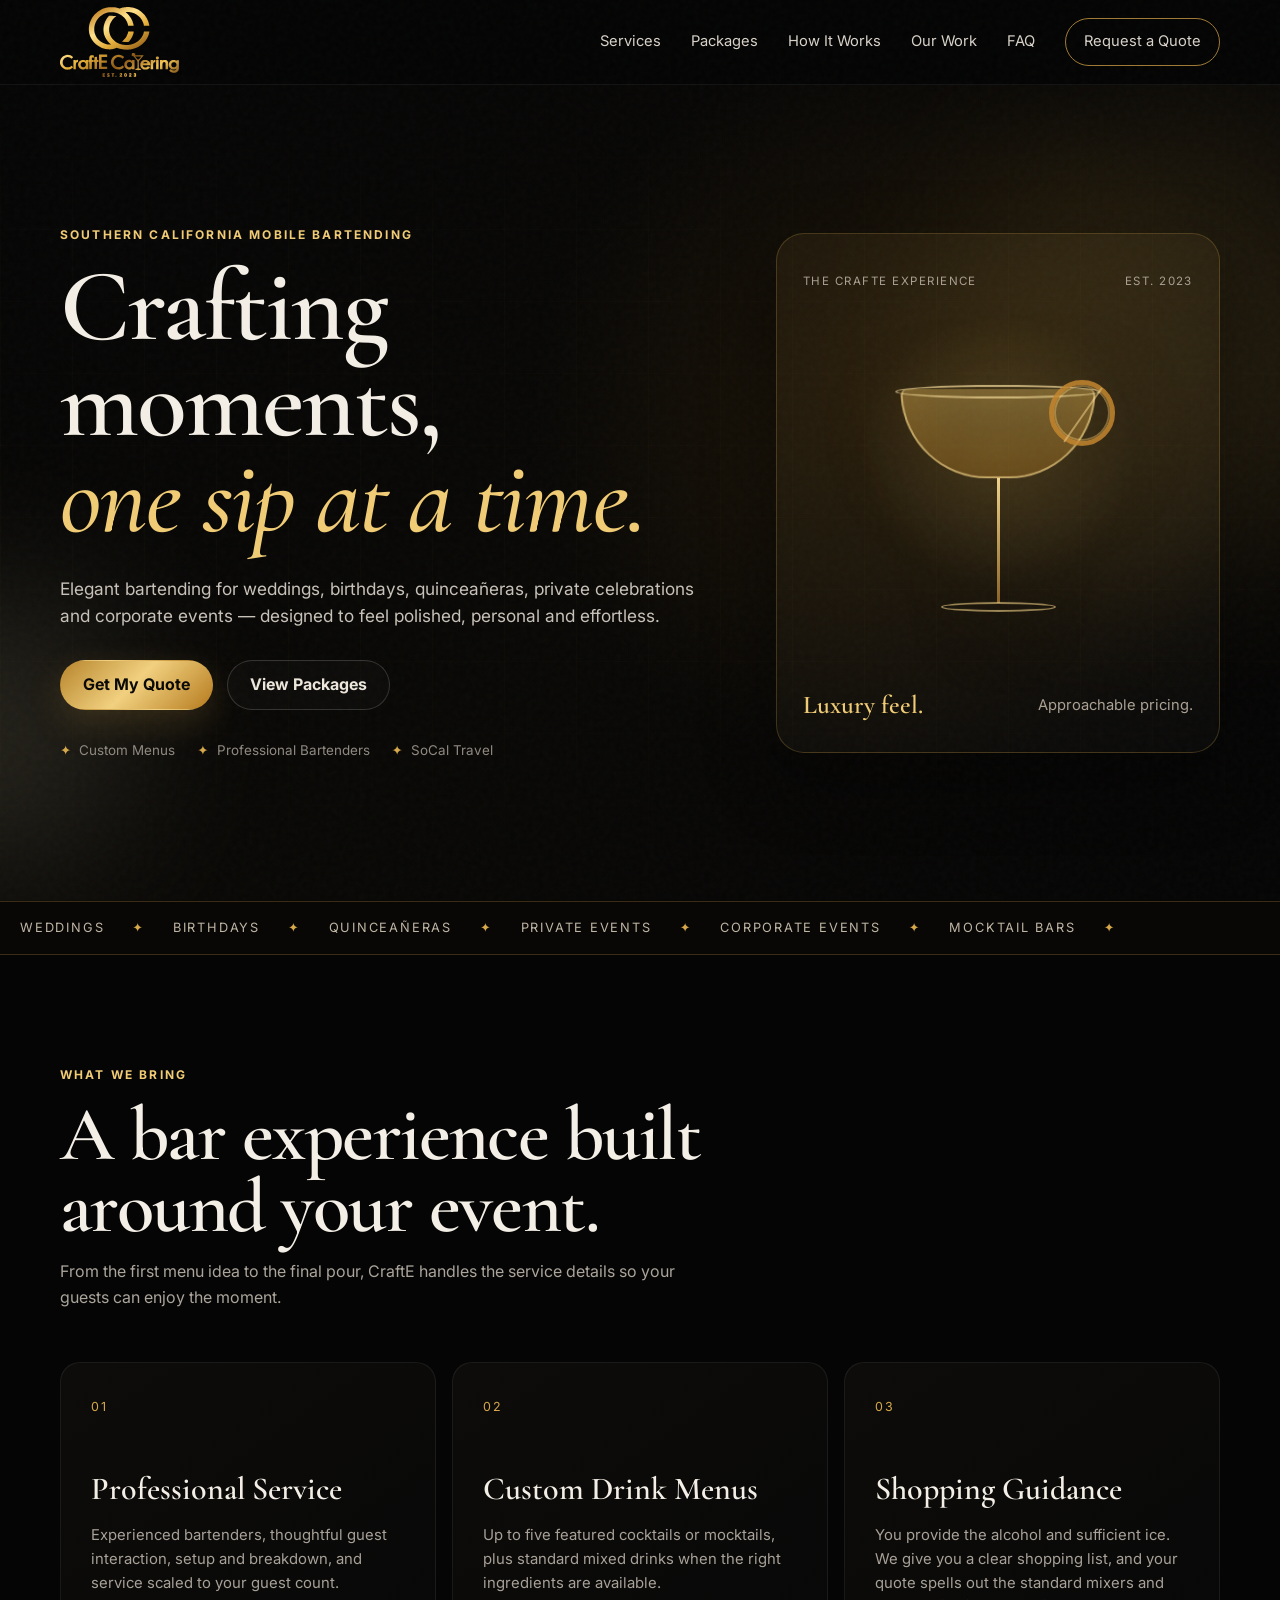
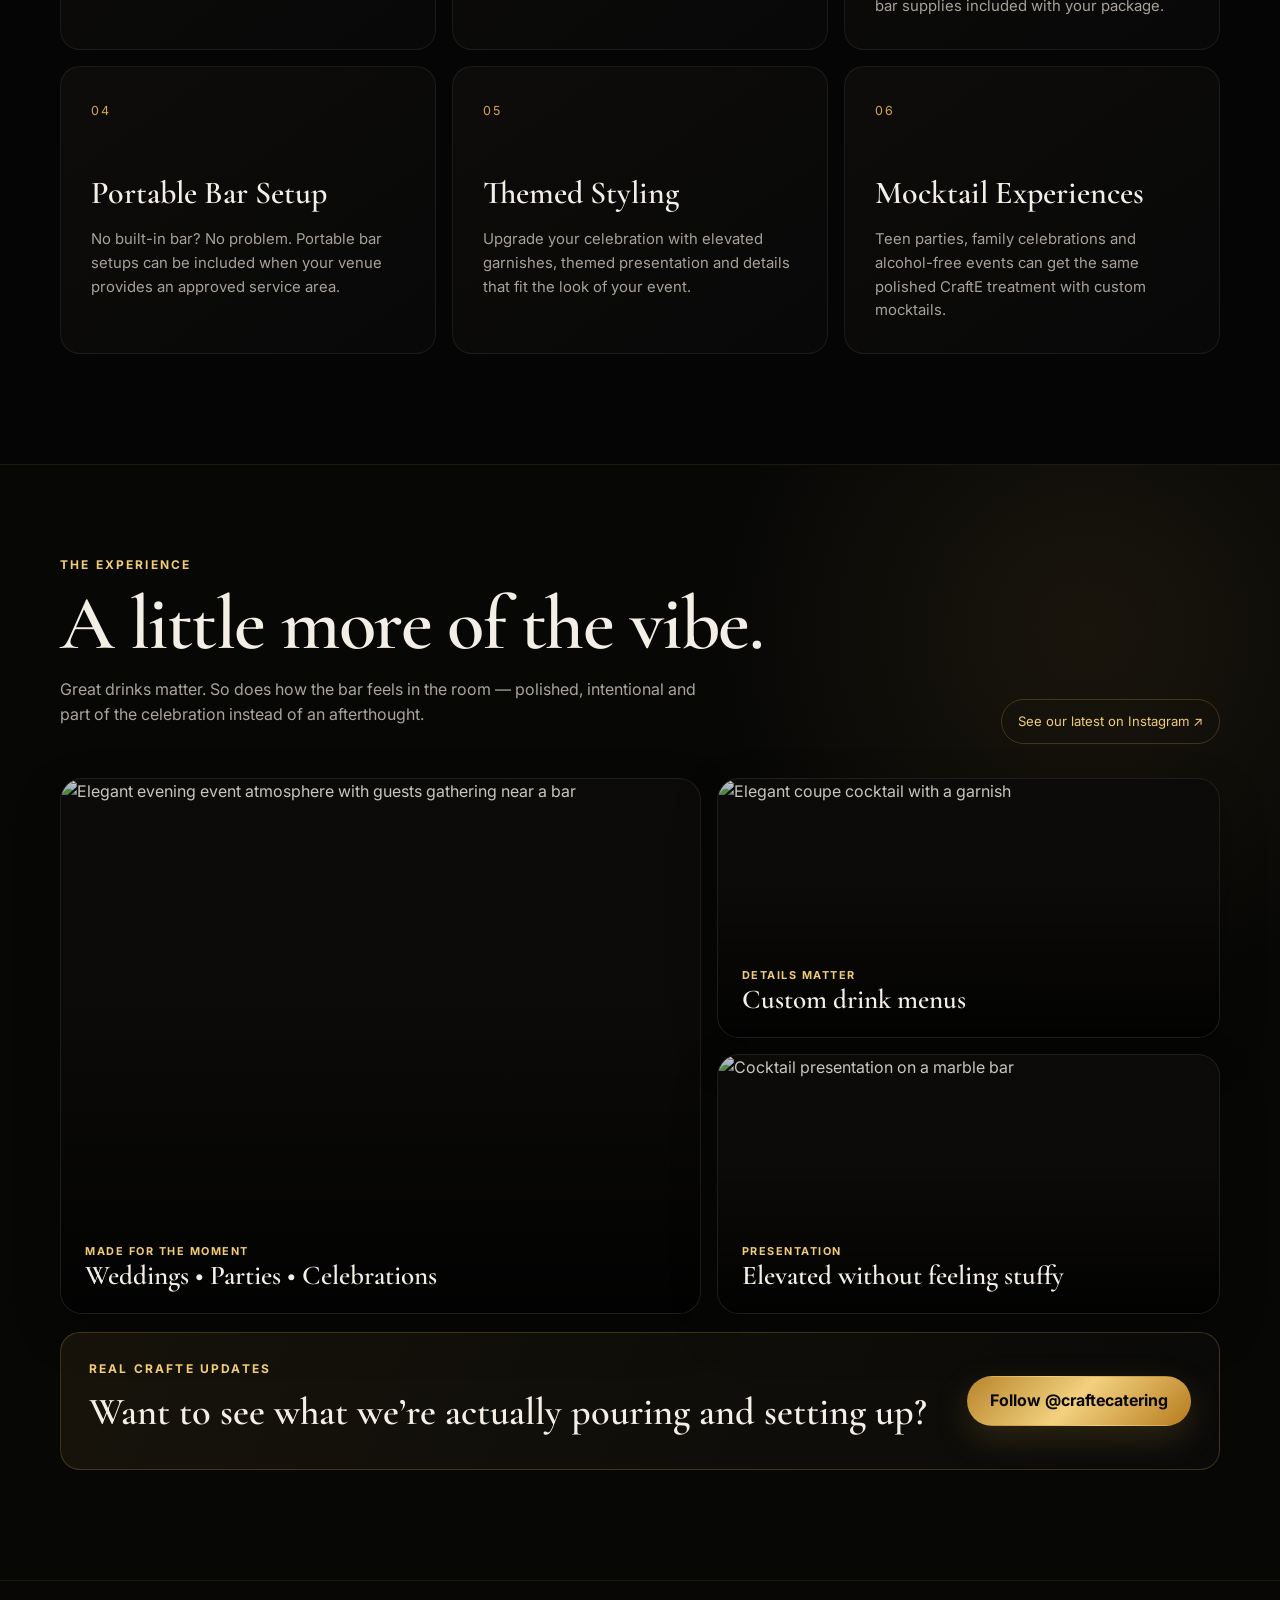
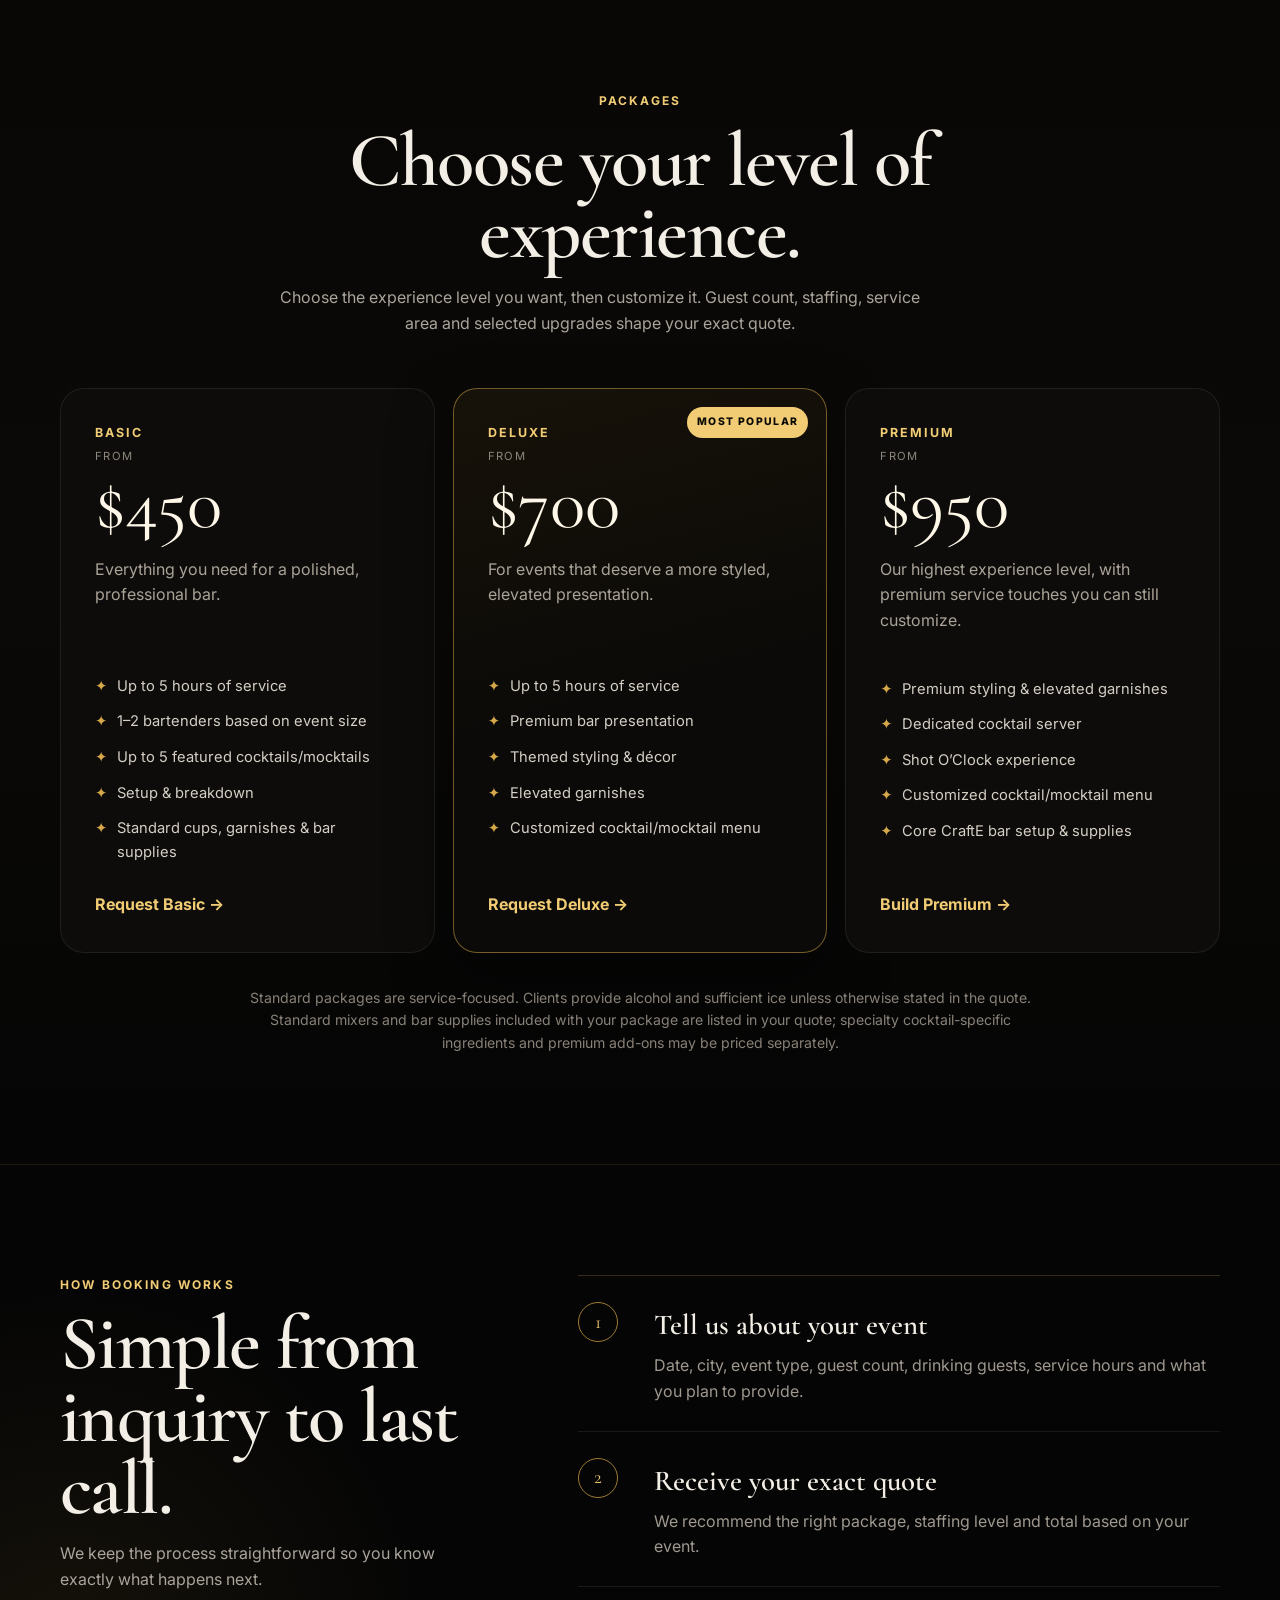
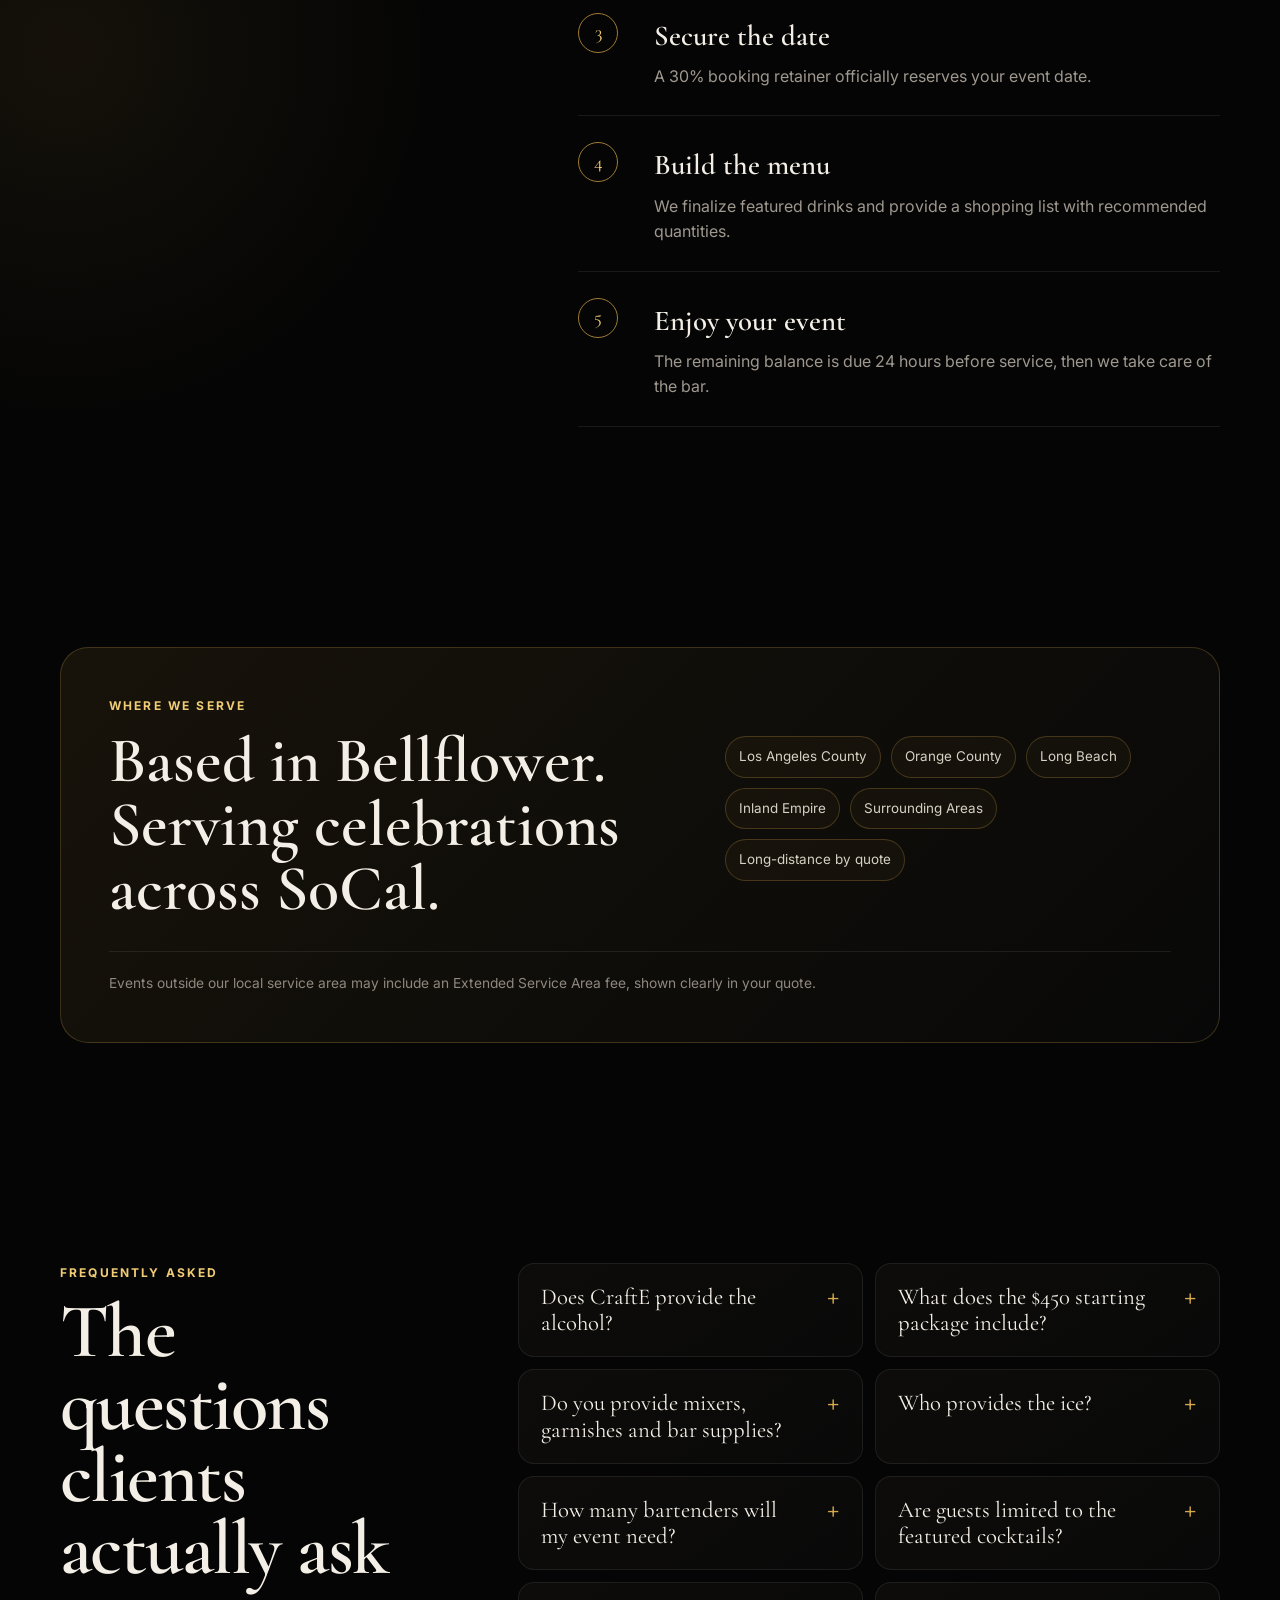
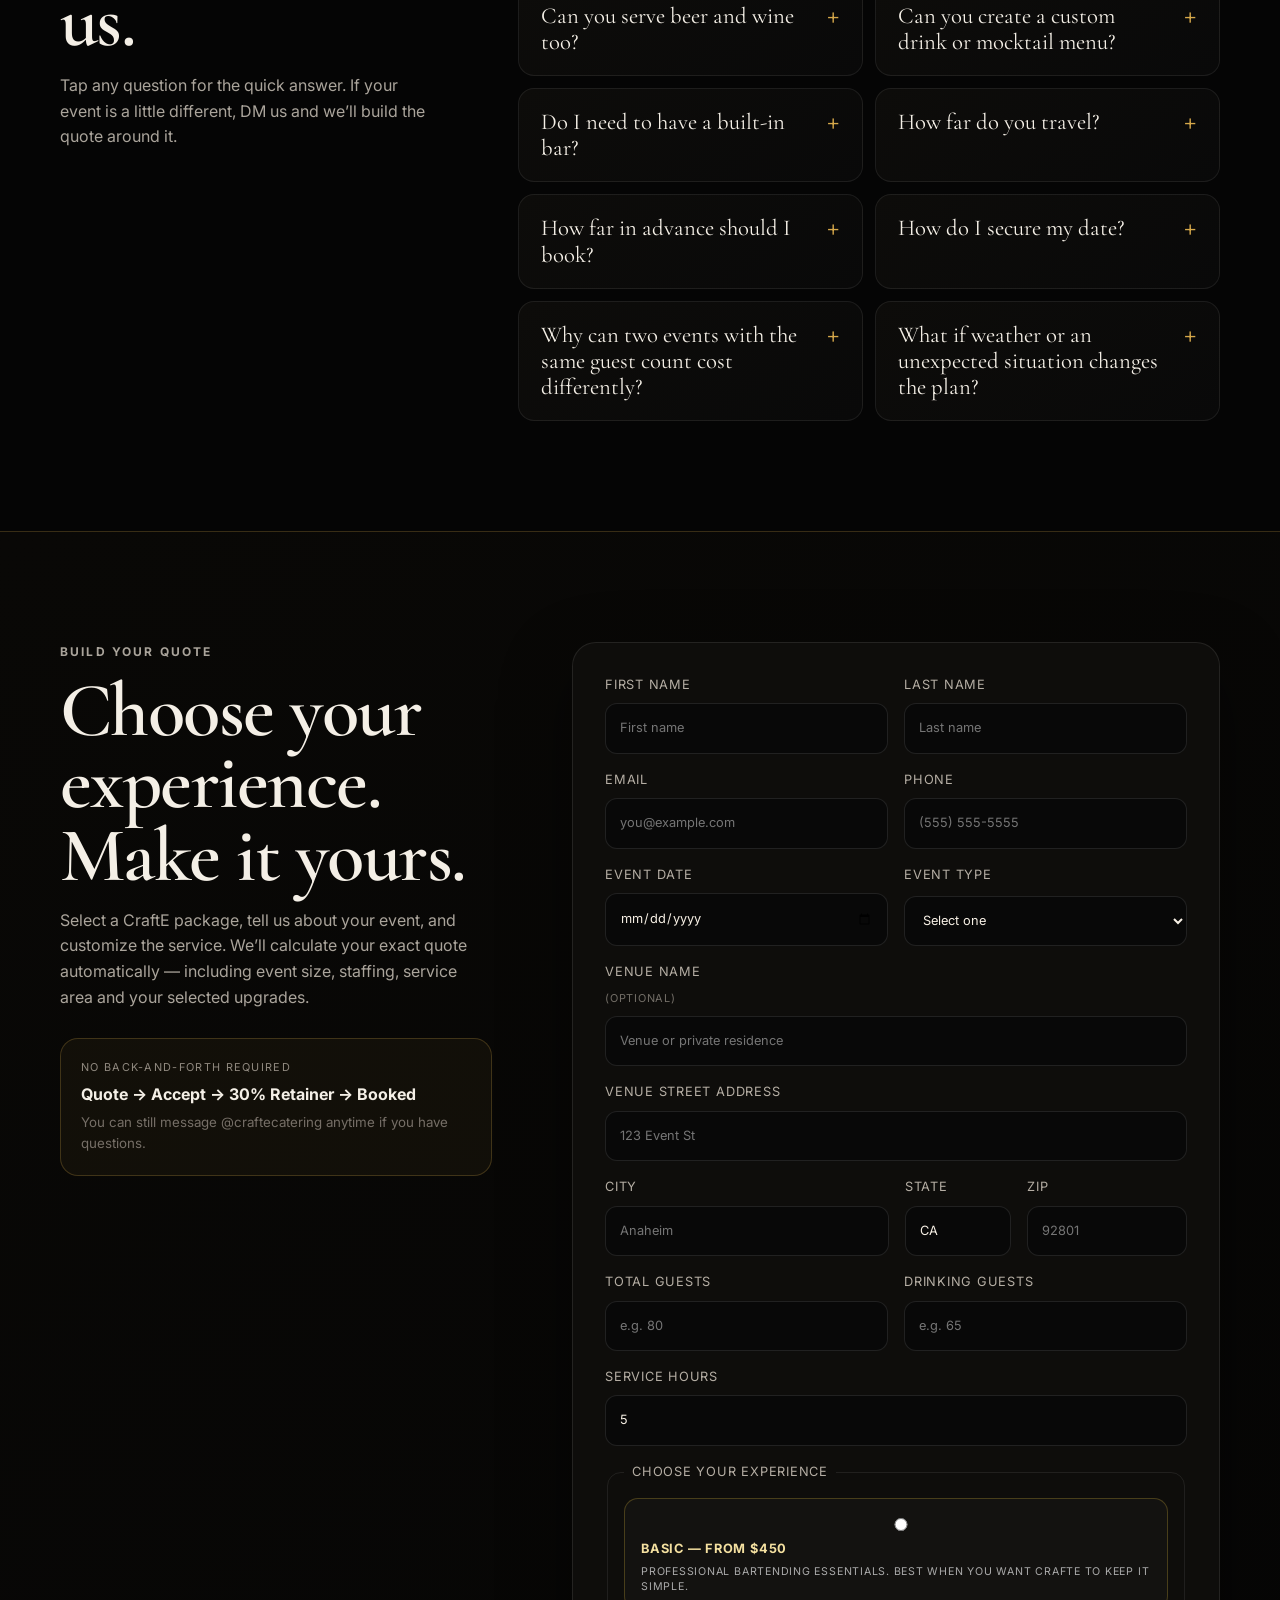
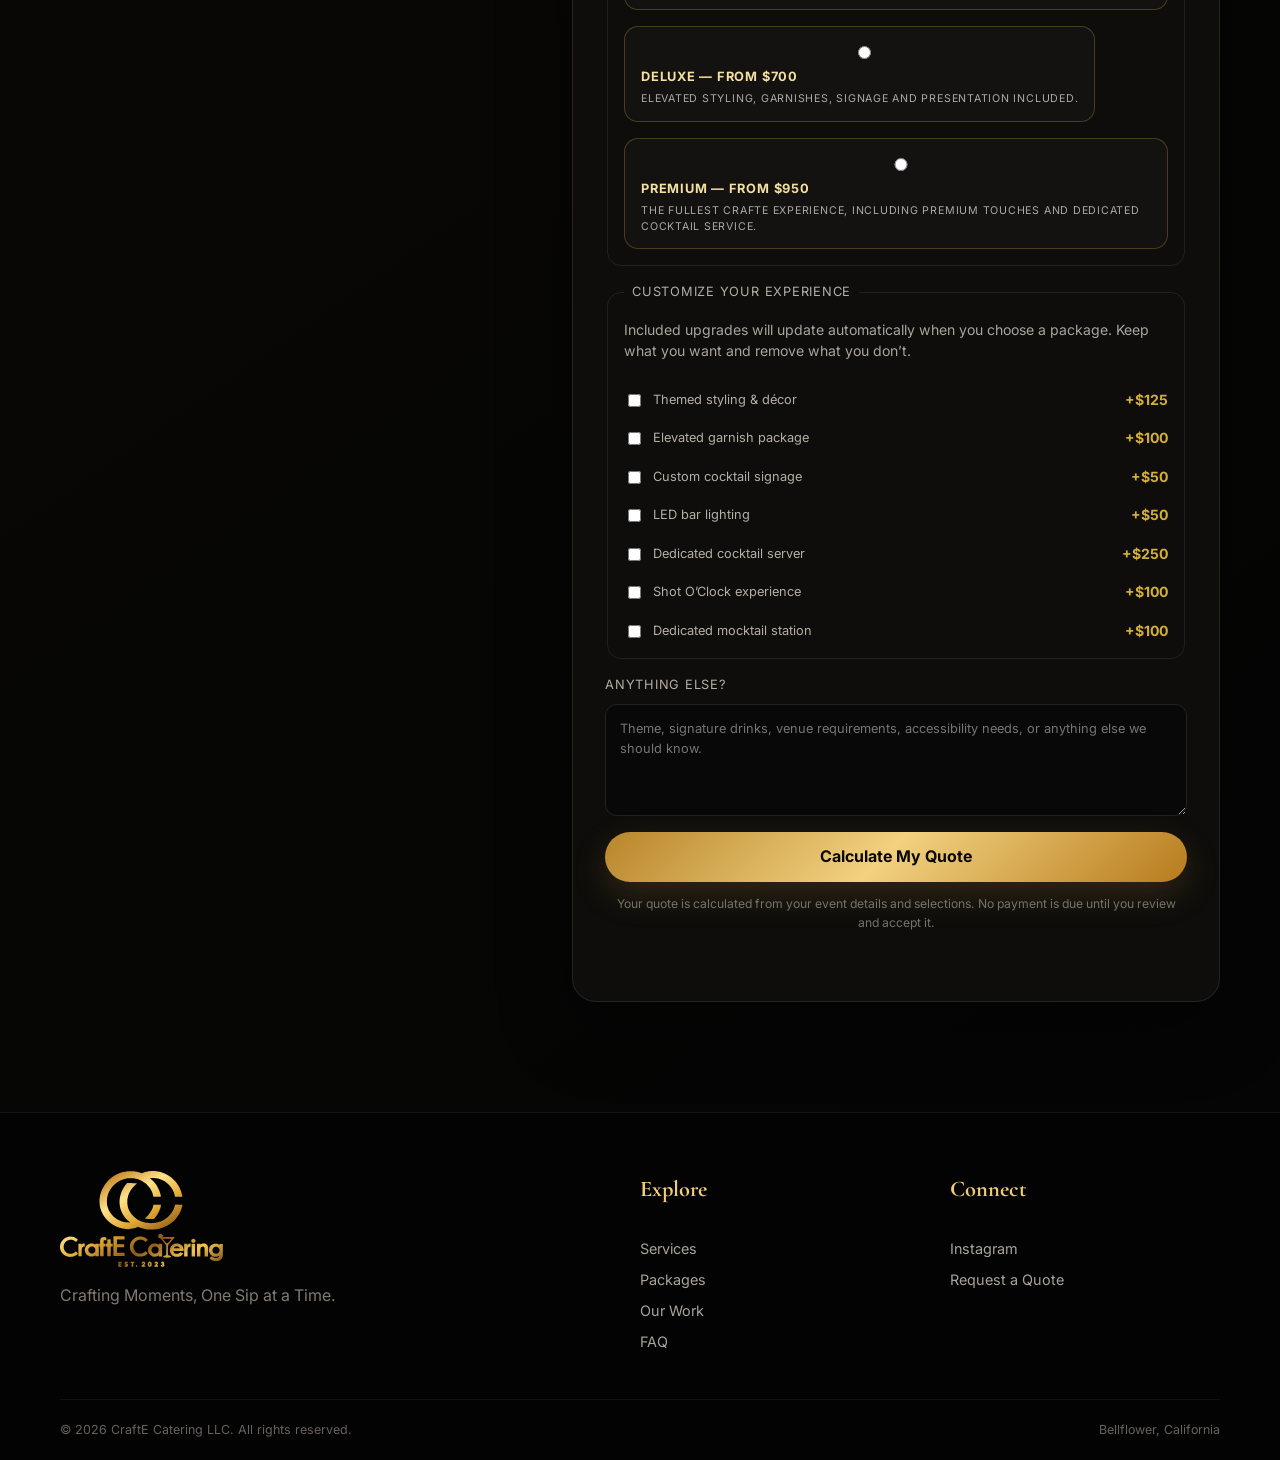
==== index.html @ 8a6198d0 "Finalize live launch cache version" ====
<!DOCTYPE html>
<html lang="en">
<head>
  <meta charset="UTF-8" />
  <meta name="viewport" content="width=device-width, initial-scale=1.0" />
  <meta name="theme-color" content="#050505" />
  <meta name="description" content="CraftE Catering LLC provides elevated mobile bartending for weddings, birthdays, quinceañeras, private parties and corporate events across Southern California." />
  <meta property="og:title" content="CraftE Catering LLC | Mobile Bartending" />
  <meta property="og:description" content="Crafting Moments, One Sip at a Time. Elevated mobile bartending for weddings and private events across Southern California." />
  <meta property="og:type" content="website" />
  <title>CraftE Catering LLC | Mobile Bartending</title>
  <link rel="icon" type="image/png" href="assets/gold_cc_monogram_catering_logo.svg?v=2" />
  <link rel="preconnect" href="https://fonts.googleapis.com" />
  <link rel="preconnect" href="https://fonts.gstatic.com" crossorigin />
  <link href="https://fonts.googleapis.com/css2?family=Cormorant+Garamond:wght@500;600;700&family=Inter:wght@400;500;600;700&display=swap" rel="stylesheet" />
  <link rel="stylesheet" href="styles.css?v=5" />
  <script type="application/ld+json">
  {
    "@context": "https://schema.org",
    "@type": "FoodService",
    "name": "CraftE Catering LLC",
    "description": "Mobile bartending for weddings, birthdays, quinceañeras, private parties and corporate events in Southern California.",
    "areaServed": ["Los Angeles County", "Orange County", "Inland Empire", "Southern California"],
    "sameAs": ["https://www.instagram.com/craftecatering/"]
  }
  </script>
</head>
<body>
  <div class="noise" aria-hidden="true"></div>

  <header class="site-header" id="top">
    <div class="container nav-wrap">
      <a class="brand" href="#top" aria-label="CraftE Catering home">
        <img src="assets/gold_cc_monogram_catering_logo.svg?v=2" alt="CraftE Catering LLC" />
      </a>
      <button class="menu-toggle" aria-label="Open navigation" aria-expanded="false">☰</button>
      <nav class="nav-links" aria-label="Primary navigation">
        <a href="#services">Services</a>
        <a href="#packages">Packages</a>
        <a href="#process">How It Works</a>
        <a href="#gallery">Our Work</a>
        <a href="#faq">FAQ</a>
        <a class="nav-cta" href="#quote">Request a Quote</a>
      </nav>
    </div>
  </header>

  <main>
    <section class="hero">
      <div class="hero-glow hero-glow-one"></div>
      <div class="hero-glow hero-glow-two"></div>
      <div class="container hero-grid">
        <div class="hero-copy reveal">
          <p class="eyebrow">Southern California Mobile Bartending</p>
          <h1>Crafting moments,<br><span>one sip at a time.</span></h1>
          <p class="hero-lede">Elegant bartending for weddings, birthdays, quinceañeras, private celebrations and corporate events — designed to feel polished, personal and effortless.</p>
          <div class="hero-actions">
            <a class="btn btn-gold" href="#quote">Get My Quote</a>
            <a class="btn btn-ghost" href="#packages">View Packages</a>
          </div>
          <div class="trust-row" aria-label="Service highlights">
            <span>Custom Menus</span>
            <span>Professional Bartenders</span>
            <span>SoCal Travel</span>
          </div>
        </div>

        <div class="hero-card reveal delay-1">
          <div class="hero-card-top">
            <p>THE CRAFTE EXPERIENCE</p>
            <span>EST. 2023</span>
          </div>
          <div class="glass-visual" aria-hidden="true">
            <div class="glass-bowl"></div>
            <div class="glass-stem"></div>
            <div class="glass-base"></div>
            <div class="garnish"></div>
          </div>
          <div class="hero-card-bottom">
            <strong>Luxury feel.</strong>
            <span>Approachable pricing.</span>
          </div>
        </div>
      </div>
    </section>

    <section class="ticker" aria-label="Event types">
      <div class="ticker-track">
        <span>WEDDINGS</span><i>✦</i><span>BIRTHDAYS</span><i>✦</i><span>QUINCEAÑERAS</span><i>✦</i><span>PRIVATE EVENTS</span><i>✦</i><span>CORPORATE EVENTS</span><i>✦</i><span>MOCKTAIL BARS</span><i>✦</i>
      </div>
    </section>

    <section class="section" id="services">
      <div class="container">
        <div class="section-heading reveal">
          <p class="eyebrow">What We Bring</p>
          <h2>A bar experience built around your event.</h2>
          <p>From the first menu idea to the final pour, CraftE handles the service details so your guests can enjoy the moment.</p>
        </div>

        <div class="service-grid">
          <article class="service-card reveal">
            <span class="service-number">01</span>
            <h3>Professional Service</h3>
            <p>Experienced bartenders, thoughtful guest interaction, setup and breakdown, and service scaled to your guest count.</p>
          </article>
          <article class="service-card reveal delay-1">
            <span class="service-number">02</span>
            <h3>Custom Drink Menus</h3>
            <p>Up to five featured cocktails or mocktails, plus standard mixed drinks when the right ingredients are available.</p>
          </article>
          <article class="service-card reveal delay-2">
            <span class="service-number">03</span>
            <h3>Shopping Guidance</h3>
            <p>You provide the alcohol and sufficient ice. We give you a clear shopping list, and your quote spells out the standard mixers and bar supplies included with your package.</p>
          </article>
          <article class="service-card reveal">
            <span class="service-number">04</span>
            <h3>Portable Bar Setup</h3>
            <p>No built-in bar? No problem. Portable bar setups can be included when your venue provides an approved service area.</p>
          </article>
          <article class="service-card reveal delay-1">
            <span class="service-number">05</span>
            <h3>Themed Styling</h3>
            <p>Upgrade your celebration with elevated garnishes, themed presentation and details that fit the look of your event.</p>
          </article>
          <article class="service-card reveal delay-2">
            <span class="service-number">06</span>
            <h3>Mocktail Experiences</h3>
            <p>Teen parties, family celebrations and alcohol-free events can get the same polished CraftE treatment with custom mocktails.</p>
          </article>
        </div>
      </div>
    </section>

    <section class="section gallery-section" id="gallery">
      <div class="container">
        <div class="gallery-heading-row reveal">
          <div class="section-heading">
            <p class="eyebrow">The Experience</p>
            <h2>A little more of the vibe.</h2>
            <p>Great drinks matter. So does how the bar feels in the room — polished, intentional and part of the celebration instead of an afterthought.</p>
          </div>
          <a class="instagram-pill" href="https://www.instagram.com/craftecatering/" target="_blank" rel="noopener">See our latest on Instagram ↗</a>
        </div>

        <div class="gallery-grid">
          <figure class="gallery-card gallery-card-large reveal">
            <img loading="lazy" src="https://images.unsplash.com/photo-1768508947605-8c7a50aed683?auto=format&amp;fit=crop&amp;w=1400&amp;q=82" alt="Elegant evening event atmosphere with guests gathering near a bar" />
            <figcaption><span>Made for the moment</span><strong>Weddings • Parties • Celebrations</strong></figcaption>
          </figure>
          <figure class="gallery-card reveal delay-1">
            <img loading="lazy" src="https://images.unsplash.com/photo-1762880343802-7f32c3123f08?auto=format&amp;fit=crop&amp;w=1000&amp;q=82" alt="Elegant coupe cocktail with a garnish" />
            <figcaption><span>Details matter</span><strong>Custom drink menus</strong></figcaption>
          </figure>
          <figure class="gallery-card reveal delay-2">
            <img loading="lazy" src="https://images.unsplash.com/photo-1774921677082-1e29b476472e?auto=format&amp;fit=crop&amp;w=1000&amp;q=82" alt="Cocktail presentation on a marble bar" />
            <figcaption><span>Presentation</span><strong>Elevated without feeling stuffy</strong></figcaption>
          </figure>
        </div>

        <div class="instagram-callout reveal">
          <div>
            <p class="eyebrow">Real CraftE Updates</p>
            <h3>Want to see what we’re actually pouring and setting up?</h3>
          </div>
          <a class="btn btn-gold" href="https://www.instagram.com/craftecatering/" target="_blank" rel="noopener">Follow @craftecatering</a>
        </div>
      </div>
    </section>

    <section class="section packages-section" id="packages">
      <div class="container">
        <div class="section-heading centered reveal">
          <p class="eyebrow">Packages</p>
          <h2>Choose your level of experience.</h2>
          <p>Choose the experience level you want, then customize it. Guest count, staffing, service area and selected upgrades shape your exact quote.</p>
        </div>

        <div class="package-grid">
          <article class="package-card reveal">
            <div>
              <p class="package-label">Basic</p>
              <div class="price"><span>from</span>$450</div>
              <p class="package-copy">Everything you need for a polished, professional bar.</p>
            </div>
            <ul>
              <li>Up to 5 hours of service</li>
              <li>1–2 bartenders based on event size</li>
              <li>Up to 5 featured cocktails/mocktails</li>
              <li>Setup & breakdown</li>
              <li>Standard cups, garnishes & bar supplies</li>
            </ul>
            <a href="#quote" class="text-link">Request Basic →</a>
          </article>

          <article class="package-card featured reveal delay-1">
            <div class="popular">MOST POPULAR</div>
            <div>
              <p class="package-label">Deluxe</p>
              <div class="price"><span>from</span>$700</div>
              <p class="package-copy">For events that deserve a more styled, elevated presentation.</p>
            </div>
            <ul>
              <li>Up to 5 hours of service</li>
              <li>Premium bar presentation</li>
              <li>Themed styling & décor</li>
              <li>Elevated garnishes</li>
              <li>Customized cocktail/mocktail menu</li>
            </ul>
            <a href="#quote" class="text-link">Request Deluxe →</a>
          </article>

          <article class="package-card reveal delay-2">
            <div>
              <p class="package-label">Premium</p>
              <div class="price"><span>from</span>$950</div>
              <p class="package-copy">Our highest experience level, with premium service touches you can still customize.</p>
            </div>
            <ul>
              <li>Premium styling & elevated garnishes</li>
              <li>Dedicated cocktail server</li>
              <li>Shot O’Clock experience</li>
              <li>Customized cocktail/mocktail menu</li>
              <li>Core CraftE bar setup & supplies</li>
            </ul>
            <a href="#quote" class="text-link">Build Premium →</a>
          </article>
        </div>

        <p class="package-note reveal">Standard packages are service-focused. Clients provide alcohol and sufficient ice unless otherwise stated in the quote. Standard mixers and bar supplies included with your package are listed in your quote; specialty cocktail-specific ingredients and premium add-ons may be priced separately.</p>
      </div>
    </section>

    <section class="section process-section" id="process">
      <div class="container process-grid">
        <div class="section-heading reveal">
          <p class="eyebrow">How Booking Works</p>
          <h2>Simple from inquiry to last call.</h2>
          <p>We keep the process straightforward so you know exactly what happens next.</p>
        </div>

        <div class="steps">
          <div class="step reveal"><span>1</span><div><h3>Tell us about your event</h3><p>Date, city, event type, guest count, drinking guests, service hours and what you plan to provide.</p></div></div>
          <div class="step reveal delay-1"><span>2</span><div><h3>Receive your exact quote</h3><p>We recommend the right package, staffing level and total based on your event.</p></div></div>
          <div class="step reveal delay-2"><span>3</span><div><h3>Secure the date</h3><p>A 30% booking retainer officially reserves your event date.</p></div></div>
          <div class="step reveal"><span>4</span><div><h3>Build the menu</h3><p>We finalize featured drinks and provide a shopping list with recommended quantities.</p></div></div>
          <div class="step reveal delay-1"><span>5</span><div><h3>Enjoy your event</h3><p>The remaining balance is due 24 hours before service, then we take care of the bar.</p></div></div>
        </div>
      </div>
    </section>

    <section class="section service-area-section">
      <div class="container service-area-card reveal">
        <div>
          <p class="eyebrow">Where We Serve</p>
          <h2>Based in Bellflower.<br>Serving celebrations across SoCal.</h2>
        </div>
        <div class="area-list">
          <span>Los Angeles County</span>
          <span>Orange County</span>
          <span>Long Beach</span>
          <span>Inland Empire</span>
          <span>Surrounding Areas</span>
          <span>Long-distance by quote</span>
        </div>
        <p class="area-note">Events outside our local service area may include an Extended Service Area fee, shown clearly in your quote.</p>
      </div>
    </section>

    <section class="section" id="faq">
      <div class="container faq-grid">
        <div class="section-heading reveal">
          <p class="eyebrow">Frequently Asked</p>
          <h2>The questions clients actually ask us.</h2>
          <p>Tap any question for the quick answer. If your event is a little different, DM us and we’ll build the quote around it.</p>
        </div>

        <div class="faq-list faq-expanded">
          <details class="reveal">
            <summary>Does CraftE provide the alcohol?</summary>
            <p>Our standard service is client-supplied alcohol. Once your menu and guest count are set, we give you guidance on what to purchase and recommended quantities.</p>
          </details>
          <details class="reveal delay-1">
            <summary>What does the $450 starting package include?</summary>
            <p>Our starting service is built around professional bartending, up to 5 hours of service, a customized drink menu, setup and breakdown, and the standard bar supplies listed in your quote. Final pricing depends on your event details.</p>
          </details>
          <details class="reveal delay-2">
            <summary>Do you provide mixers, garnishes and bar supplies?</summary>
            <p>Standard mixers, garnishes and bar supplies included with your package are listed in your quote. Specialty cocktail-specific ingredients, premium garnishes, décor and other upgrades may be quoted separately.</p>
          </details>
          <details class="reveal">
            <summary>Who provides the ice?</summary>
            <p>Clients generally provide sufficient ice. We’ll recommend an amount based on your guest count, service length and final drink menu so you aren’t guessing.</p>
          </details>
          <details class="reveal delay-1">
            <summary>How many bartenders will my event need?</summary>
            <p>That depends on total guests, drinking guests, service style and how quickly drinks need to move. We recommend the staffing level in your quote rather than forcing every event into the same setup.</p>
          </details>
          <details class="reveal delay-2">
            <summary>Are guests limited to the featured cocktails?</summary>
            <p>No. Your featured menu highlights the signature drinks, but our bartenders can also make standard mixed drinks when the necessary ingredients are available.</p>
          </details>
          <details class="reveal">
            <summary>Can you serve beer and wine too?</summary>
            <p>Yes. If beer and wine are supplied for the event, our bartenders can serve them alongside your cocktail or mocktail menu.</p>
          </details>
          <details class="reveal delay-1">
            <summary>Can you create a custom drink or mocktail menu?</summary>
            <p>Absolutely. We can tailor featured cocktails and mocktails to your theme, flavors and preferences, including fully alcohol-free events.</p>
          </details>
          <details class="reveal delay-2">
            <summary>Do I need to have a built-in bar?</summary>
            <p>No. Portable bar setups can be part of the service. We’ll confirm the venue workspace, access and setup needs before the event so service can run smoothly.</p>
          </details>
          <details class="reveal">
            <summary>How far do you travel?</summary>
            <p>We primarily serve Los Angeles County and Orange County, with the Inland Empire and surrounding Southern California areas available by quote. Events outside our local service area may include an Extended Service Area fee, shown clearly in your quote.</p>
          </details>
          <details class="reveal delay-1">
            <summary>How far in advance should I book?</summary>
            <p>As early as you can for popular weekends and peak dates. Last-minute inquiries are still welcome and are accommodated based on availability; a short-notice fee may apply.</p>
          </details>
          <details class="reveal delay-2">
            <summary>How do I secure my date?</summary>
            <p>A 30% booking retainer secures your event date, with the remaining balance due 24 hours before service. If CraftE changes the agreed pricing while your event is still at least 7 days away, you may decline the change and receive the retainer back. Urgent or unforeseen situations are reviewed case by case.</p>
          </details>
          <details class="reveal">
            <summary>Why can two events with the same guest count cost differently?</summary>
            <p>Guest count is only one part of the quote. Service hours, drinking guests, staffing, travel, specialty ingredients, setup needs, décor and add-ons can all change the final price.</p>
          </details>
          <details class="reveal delay-1">
            <summary>What if weather or an unexpected situation changes the plan?</summary>
            <p>Reach out as soon as possible. Depending on the situation, we can discuss an alternate setup, rescheduling or another reasonable solution based on the event and costs already committed.</p>
          </details>
        </div>
      </div>
    </section>

    <section class="section quote-section" id="quote">
      <div class="container quote-grid">
        <div class="quote-copy reveal">
          <p class="eyebrow">Build Your Quote</p>
          <h2>Choose your experience. Make it yours.</h2>
          <p>Select a CraftE package, tell us about your event, and customize the service. We’ll calculate your exact quote automatically — including event size, staffing, service area and your selected upgrades.</p>
          <div class="instagram-contact-card">
            <span>No back-and-forth required</span>
            <strong>Quote → Accept → 30% Retainer → Booked</strong>
            <small>You can still message @craftecatering anytime if you have questions.</small>
          </div>
        </div>

        <form class="quote-form reveal delay-1" id="quoteForm">
          <div class="form-row">
            <label>First name<input required name="first_name" type="text" autocomplete="given-name" placeholder="First name" /></label>
            <label>Last name<input name="last_name" type="text" autocomplete="family-name" placeholder="Last name" /></label>
          </div>
          <div class="form-row">
            <label>Email<input required name="email" type="email" autocomplete="email" placeholder="you@example.com" /></label>
            <label>Phone<input name="phone" type="tel" autocomplete="tel" placeholder="(555) 555-5555" /></label>
          </div>
          <div class="form-row">
            <label>Event date<input required name="event_date" type="date" /></label>
            <label>Event type<select required name="event_type"><option value="">Select one</option><option>Wedding</option><option>Birthday</option><option>Quinceañera</option><option>Private Party</option><option>Corporate Event</option><option>Mocktail Event</option><option>Other</option></select></label>
          </div>
          <label>Venue name <span class="optional">(optional)</span><input name="venue_name" type="text" placeholder="Venue or private residence" /></label>
          <label>Venue street address<input required name="venue_address" type="text" autocomplete="street-address" placeholder="123 Event St" /></label>
          <div class="form-row form-row-three">
            <label>City<input required name="venue_city" type="text" autocomplete="address-level2" placeholder="Anaheim" /></label>
            <label>State<input required name="venue_state" type="text" value="CA" maxlength="2" /></label>
            <label>ZIP<input name="venue_zip" type="text" inputmode="numeric" autocomplete="postal-code" placeholder="92801" /></label>
          </div>

          <div class="form-row">
            <label>Total guests<input required name="guest_count" type="number" min="1" max="2000" placeholder="e.g. 80" /></label>
            <label>Drinking guests<input name="drinking_guest_count" type="number" min="0" placeholder="e.g. 65" /></label>
          </div>
          <label>Service hours<input required name="service_hours" type="number" min="1" max="24" step="0.5" value="5" /></label>

          <fieldset class="package-picker">
            <legend>Choose your experience</legend>
            <label class="package-choice">
              <input required type="radio" name="package" value="basic" />
              <span><strong>Basic — from $450</strong><small>Professional bartending essentials. Best when you want CraftE to keep it simple.</small></span>
            </label>
            <label class="package-choice">
              <input required type="radio" name="package" value="deluxe" />
              <span><strong>Deluxe — from $700</strong><small>Elevated styling, garnishes, signage and presentation included.</small></span>
            </label>
            <label class="package-choice">
              <input required type="radio" name="package" value="premium" />
              <span><strong>Premium — from $950</strong><small>The fullest CraftE experience, including premium touches and dedicated cocktail service.</small></span>
            </label>
          </fieldset>

          <fieldset id="customizeOptions">
            <legend>Customize your experience</legend>
            <p class="field-help">Included upgrades will update automatically when you choose a package. Keep what you want and remove what you don’t.</p>
            <label class="check"><input type="checkbox" name="options" value="THEMED_STYLING" /> Themed styling & décor <span data-option-price="THEMED_STYLING">+$125</span></label>
            <label class="check"><input type="checkbox" name="options" value="ELEVATED_GARNISH" /> Elevated garnish package <span data-option-price="ELEVATED_GARNISH">+$100</span></label>
            <label class="check"><input type="checkbox" name="options" value="COCKTAIL_SIGNAGE" /> Custom cocktail signage <span data-option-price="COCKTAIL_SIGNAGE">+$50</span></label>
            <label class="check"><input type="checkbox" name="options" value="LED_LIGHTING" /> LED bar lighting <span data-option-price="LED_LIGHTING">+$50</span></label>
            <label class="check"><input type="checkbox" name="options" value="COCKTAIL_SERVER" /> Dedicated cocktail server <span data-option-price="COCKTAIL_SERVER">+$250</span></label>
            <label class="check"><input type="checkbox" name="options" value="SHOT_OCLOCK" /> Shot O’Clock experience <span data-option-price="SHOT_OCLOCK">+$100</span></label>
            <label class="check"><input type="checkbox" name="options" value="MOCKTAIL_STATION" /> Dedicated mocktail station <span data-option-price="MOCKTAIL_STATION">+$100</span></label>
          </fieldset>

          <label>Anything else?<textarea name="notes" rows="4" placeholder="Theme, signature drinks, venue requirements, accessibility needs, or anything else we should know."></textarea></label>
          <button class="btn btn-gold full" type="submit" id="quoteSubmit">Calculate My Quote</button>
          <p class="form-note">Your quote is calculated from your event details and selections. No payment is due until you review and accept it.</p>
          <p class="quote-status" id="quoteStatus" role="status" aria-live="polite"></p>
        </form>
      </div>
    </section>
  </main>

  <footer class="footer">
    <div class="container footer-grid">
      <div>
        <img class="footer-logo" src="assets/gold_cc_monogram_catering_logo.svg?v=2" alt="CraftE Catering LLC" />
        <p>Crafting Moments, One Sip at a Time.</p>
      </div>
      <div>
        <h3>Explore</h3>
        <a href="#services">Services</a>
        <a href="#packages">Packages</a>
        <a href="#gallery">Our Work</a>
        <a href="#faq">FAQ</a>
      </div>
      <div>
        <h3>Connect</h3>
        <a href="https://www.instagram.com/craftecatering/" target="_blank" rel="noopener">Instagram</a>
        <a href="#quote">Request a Quote</a>
      </div>
    </div>
    <div class="container footer-bottom">
      <span>© <span id="year"></span> CraftE Catering LLC. All rights reserved.</span>
      <span>Bellflower, California</span>
    </div>
  </footer>

  <script src="script.js?v=5"></script>
</body>
</html>
---- styles.css ----
:root {
  --black: #050505;
  --black-2: #0a0a0a;
  --panel: #11100e;
  --panel-2: #17140f;
  --gold: #d6a84a;
  --gold-bright: #f1cc75;
  --gold-soft: #9f7a35;
  --cream: #f4efe6;
  --muted: #aaa49b;
  --line: rgba(214,168,74,.24);
  --shadow: 0 25px 70px rgba(0,0,0,.45);
  --serif: "Cormorant Garamond", Georgia, serif;
  --sans: "Inter", system-ui, -apple-system, BlinkMacSystemFont, "Segoe UI", sans-serif;
}
* { box-sizing: border-box; }
html { scroll-behavior: smooth; }
body { margin: 0; background: var(--black); color: var(--cream); font-family: var(--sans); line-height: 1.6; overflow-x: hidden; }
body::selection { background: var(--gold); color: #000; }
a { color: inherit; text-decoration: none; }
img { max-width: 100%; display: block; }
button, input, select, textarea { font: inherit; }
.noise { position: fixed; inset: 0; pointer-events: none; opacity: .035; z-index: 1000; background-image: url("data:image/svg+xml,%3Csvg viewBox='0 0 180 180' xmlns='http://www.w3.org/2000/svg'%3E%3Cfilter id='n'%3E%3CfeTurbulence type='fractalNoise' baseFrequency='.9' numOctaves='3' stitchTiles='stitch'/%3E%3C/filter%3E%3Crect width='100%25' height='100%25' filter='url(%23n)' opacity='.8'/%3E%3C/svg%3E"); }
.container { width: min(1160px, calc(100% - 40px)); margin-inline: auto; }
.site-header { position: sticky; top: 0; z-index: 99; background: rgba(5,5,5,.82); border-bottom: 1px solid rgba(255,255,255,.06); backdrop-filter: blur(16px); }
.nav-wrap { height: 84px; display: flex; align-items: center; justify-content: space-between; }
.brand img { width: 112px; height: 64px; object-fit: contain; }
.nav-links { display: flex; align-items: center; gap: 30px; }
.nav-links a { color: #d8d2c9; font-size: .92rem; transition: .25s ease; }
.nav-links a:hover { color: var(--gold-bright); }
.nav-cta { border: 1px solid var(--gold-soft); padding: 11px 18px; border-radius: 999px; }
.menu-toggle { display: none; border: 0; background: transparent; color: var(--cream); font-size: 1.8rem; }
.hero { min-height: calc(100vh - 84px); display: grid; place-items: center; position: relative; overflow: hidden; background: radial-gradient(circle at 70% 40%, rgba(138,91,18,.16), transparent 36%), linear-gradient(145deg, #050505 0%, #090806 55%, #050505 100%); }
.hero::before { content: ""; position: absolute; inset: 0; background: linear-gradient(90deg, rgba(214,168,74,.06) 1px, transparent 1px), linear-gradient(rgba(214,168,74,.045) 1px, transparent 1px); background-size: 72px 72px; mask-image: linear-gradient(to bottom, transparent, #000 20%, #000 70%, transparent); opacity: .35; }
.hero-glow { position: absolute; border-radius: 50%; filter: blur(80px); opacity: .12; }
.hero-glow-one { width: 440px; height: 440px; background: #d5a443; right: -100px; top: 50px; }
.hero-glow-two { width: 280px; height: 280px; background: #fff1bd; left: -150px; bottom: 30px; }
.hero-grid { display: grid; grid-template-columns: 1.18fr .82fr; gap: 76px; align-items: center; padding-block: 84px; position: relative; z-index: 1; }
.eyebrow { margin: 0 0 14px; color: var(--gold-bright); letter-spacing: .18em; text-transform: uppercase; font-size: .75rem; font-weight: 700; }
.hero h1, .section-heading h2, .quote-copy h2 { font-family: var(--serif); font-weight: 600; letter-spacing: -.02em; line-height: .94; margin: 0; }
.hero h1 { font-size: clamp(4rem, 8vw, 7.8rem); max-width: 850px; }
.hero h1 span { color: var(--gold-bright); font-style: italic; font-weight: 500; }
.hero-lede { max-width: 680px; color: #c8c2b9; font-size: 1.08rem; margin: 28px 0 30px; }
.hero-actions { display: flex; gap: 14px; flex-wrap: wrap; }
.btn { min-height: 50px; display: inline-flex; align-items: center; justify-content: center; padding: 0 22px; border-radius: 999px; border: 1px solid transparent; font-weight: 700; transition: transform .2s ease, box-shadow .2s ease, background .2s ease; cursor: pointer; }
.btn:hover { transform: translateY(-2px); }
.btn-gold { color: #090806; background: linear-gradient(135deg, #b8852b, #f2d17f 48%, #b77b1d); box-shadow: 0 12px 35px rgba(214,168,74,.18); }
.btn-gold:hover { box-shadow: 0 14px 45px rgba(214,168,74,.28); }
.btn-ghost { border-color: rgba(255,255,255,.16); color: #eee7dc; background: rgba(255,255,255,.02); }
.trust-row { display: flex; gap: 22px; flex-wrap: wrap; margin-top: 30px; color: #8f8980; font-size: .84rem; }
.trust-row span::before { content: "✦"; color: var(--gold); margin-right: 8px; }
.hero-card { min-height: 520px; border: 1px solid var(--line); background: linear-gradient(160deg, rgba(214,168,74,.08), rgba(255,255,255,.018)); border-radius: 28px; padding: 26px; position: relative; box-shadow: var(--shadow); overflow: hidden; }
.hero-card::after { content: ""; position: absolute; inset: 0; background: radial-gradient(circle at 50% 42%, rgba(236,198,104,.16), transparent 37%); pointer-events: none; }
.hero-card-top, .hero-card-bottom { display: flex; justify-content: space-between; align-items: center; position: relative; z-index: 2; font-size: .72rem; letter-spacing: .13em; color: #aaa093; }
.hero-card-bottom { position: absolute; left: 26px; right: 26px; bottom: 26px; letter-spacing: normal; font-size: .92rem; }
.hero-card-bottom strong { font-family: var(--serif); font-size: 1.6rem; color: var(--gold-bright); font-weight: 600; }
.glass-visual { position: absolute; width: 250px; height: 330px; left: 50%; top: 50%; transform: translate(-50%, -47%); z-index: 1; filter: drop-shadow(0 20px 45px rgba(0,0,0,.4)); }
.glass-bowl { position: absolute; width: 190px; height: 90px; left: 30px; top: 52px; border: 2px solid rgba(239,207,131,.7); border-top: 0; border-radius: 8px 8px 100px 100px; transform: perspective(220px) rotateX(-8deg); background: linear-gradient(to bottom, rgba(240,199,100,.34), rgba(158,95,12,.18)); box-shadow: inset 0 -30px 50px rgba(216,157,49,.2); }
.glass-bowl::before { content: ""; position: absolute; left: -7px; right: -7px; top: -4px; height: 9px; border-radius: 50%; border: 2px solid rgba(244,218,153,.72); }
.glass-stem { position: absolute; width: 3px; height: 125px; background: linear-gradient(#f1d58d, #8c6426); top: 140px; left: 124px; }
.glass-base { position: absolute; width: 115px; height: 10px; border: 2px solid rgba(239,207,131,.62); border-radius: 50%; left: 68px; top: 264px; }
.garnish { position: absolute; width: 66px; height: 66px; border-radius: 50%; border: 5px solid #c5872e; right: 8px; top: 42px; opacity: .85; box-shadow: inset 0 0 0 2px rgba(255,211,117,.45); }
.garnish::after { content: ""; position: absolute; left: 28px; top: -3px; width: 2px; height: 66px; background: rgba(255,221,148,.6); transform: rotate(35deg); transform-origin: center; }
.ticker { border-block: 1px solid var(--line); background: #080705; overflow: hidden; }
.ticker-track { width: max-content; display: flex; align-items: center; gap: 28px; padding: 16px 20px; color: #bfb5a5; font-size: .8rem; letter-spacing: .14em; white-space: nowrap; animation: ticker 22s linear infinite; }
.ticker i { color: var(--gold); font-style: normal; }
@keyframes ticker { to { transform: translateX(-25%); } }
.section { padding: 110px 0; }
.section-heading { max-width: 720px; margin-bottom: 52px; }
.section-heading.centered { text-align: center; margin-inline: auto; }
.section-heading h2, .quote-copy h2 { font-size: clamp(3.2rem, 6vw, 5.4rem); }
.section-heading > p:last-child, .quote-copy > p { color: var(--muted); max-width: 640px; }
.service-grid { display: grid; grid-template-columns: repeat(3, 1fr); gap: 16px; }
.service-card { padding: 30px; min-height: 260px; background: linear-gradient(145deg, #0d0c0a, #080808); border: 1px solid rgba(255,255,255,.07); border-radius: 20px; transition: .3s ease; }
.service-card:hover { transform: translateY(-5px); border-color: var(--line); background: linear-gradient(145deg, #12100c, #090909); }
.service-number { color: var(--gold); font-size: .78rem; letter-spacing: .14em; }
.service-card h3 { font-family: var(--serif); font-size: 2rem; margin: 44px 0 10px; font-weight: 600; }
.service-card p { color: #a8a198; margin: 0; font-size: .93rem; }
.packages-section { background: linear-gradient(180deg, #080705, #0a0907 50%, #050505); border-block: 1px solid rgba(214,168,74,.12); }
.package-grid { display: grid; grid-template-columns: repeat(3, 1fr); gap: 18px; align-items: stretch; }
.package-card { position: relative; display: flex; flex-direction: column; gap: 28px; padding: 34px; border-radius: 24px; border: 1px solid rgba(255,255,255,.08); background: #0d0c0a; }
.package-card.featured { border-color: rgba(214,168,74,.5); background: linear-gradient(165deg, #171209, #0b0a08 55%); transform: translateY(-12px); box-shadow: 0 22px 65px rgba(0,0,0,.45); }
.popular { position: absolute; top: 18px; right: 18px; font-size: .65rem; letter-spacing: .13em; color: #0b0904; background: var(--gold-bright); border-radius: 999px; padding: 7px 10px; font-weight: 800; }
.package-label { color: var(--gold-bright); text-transform: uppercase; letter-spacing: .16em; font-weight: 700; font-size: .78rem; margin: 0 0 8px; }
.price { font-family: var(--serif); font-size: 4.6rem; line-height: 1; color: #fff8e9; }
.price span { display: block; font-family: var(--sans); font-size: .7rem; color: #8e877d; letter-spacing: .12em; text-transform: uppercase; margin-bottom: 5px; }
.price.custom { font-size: 4rem; color: var(--gold-bright); }
.package-copy { color: #aaa398; min-height: 74px; }
.package-card ul { list-style: none; padding: 0; margin: 0; display: grid; gap: 12px; color: #d4cec5; font-size: .92rem; }
.package-card li { padding-left: 22px; position: relative; }
.package-card li::before { content: "✦"; color: var(--gold); position: absolute; left: 0; }
.text-link { margin-top: auto; color: var(--gold-bright); font-weight: 700; }
.package-note { text-align: center; color: #888177; max-width: 800px; margin: 34px auto 0; font-size: .88rem; }
.process-section { background: radial-gradient(circle at 5% 50%, rgba(214,168,74,.08), transparent 28%); }
.process-grid { display: grid; grid-template-columns: .8fr 1.2fr; gap: 90px; align-items: start; }
.steps { border-top: 1px solid var(--line); }
.step { display: grid; grid-template-columns: 54px 1fr; gap: 22px; padding: 26px 0; border-bottom: 1px solid rgba(255,255,255,.08); }
.step > span { width: 40px; height: 40px; border-radius: 50%; display: grid; place-items: center; border: 1px solid var(--gold-soft); color: var(--gold-bright); font-family: var(--serif); font-size: 1.2rem; }
.step h3 { margin: 0 0 5px; font-family: var(--serif); font-size: 1.8rem; font-weight: 600; }
.step p { margin: 0; color: #9f988f; }
.service-area-card { border: 1px solid var(--line); border-radius: 28px; padding: 48px; background: linear-gradient(135deg, rgba(214,168,74,.09), rgba(255,255,255,.015)); display: grid; grid-template-columns: 1.1fr .9fr; gap: 30px 70px; align-items: center; }
.service-area-card h2 { font-family: var(--serif); font-size: clamp(2.8rem, 5vw, 4.6rem); line-height: 1; margin: 0; font-weight: 600; }
.area-list { display: flex; flex-wrap: wrap; gap: 10px; }
.area-list span { border: 1px solid rgba(214,168,74,.25); background: rgba(214,168,74,.04); color: #d7d0c5; border-radius: 999px; padding: 9px 13px; font-size: .84rem; }
.area-note { grid-column: 1 / -1; border-top: 1px solid rgba(255,255,255,.08); padding-top: 20px; color: #8f887f; margin: 0; font-size: .86rem; }
.faq-grid { display: grid; grid-template-columns: .7fr 1.3fr; gap: 80px; align-items: start; }
.faq-list { border-top: 1px solid rgba(255,255,255,.09); }
details { border-bottom: 1px solid rgba(255,255,255,.09); padding: 22px 0; }
summary { list-style: none; cursor: pointer; font-family: var(--serif); font-size: 1.65rem; display: flex; justify-content: space-between; gap: 20px; }
summary::-webkit-details-marker { display: none; }
summary::after { content: "+"; color: var(--gold); font-family: var(--sans); font-weight: 300; }
details[open] summary::after { content: "−"; }
details p { color: #a29b91; padding-right: 55px; margin-bottom: 0; }
.quote-section { border-top: 1px solid var(--line); background: linear-gradient(145deg, #090806, #050505); }
.quote-grid { display: grid; grid-template-columns: .8fr 1.2fr; gap: 80px; align-items: start; }
.quote-copy { position: sticky; top: 120px; }
.contact-links { margin-top: 28px; display: grid; gap: 8px; color: #cfc8be; }
.contact-links a:hover { color: var(--gold-bright); }
.quote-form { padding: 32px; border: 1px solid rgba(255,255,255,.09); border-radius: 24px; background: #0e0d0b; box-shadow: var(--shadow); }
.form-row { display: grid; grid-template-columns: 1fr 1fr; gap: 16px; }
.quote-form label, .quote-form legend { display: grid; gap: 8px; font-size: .8rem; letter-spacing: .06em; text-transform: uppercase; color: #b5aea4; }
.quote-form input, .quote-form select, .quote-form textarea { width: 100%; color: #f7f0e5; background: #080808; border: 1px solid rgba(255,255,255,.1); border-radius: 12px; padding: 14px; outline: none; text-transform: none; letter-spacing: 0; transition: .2s ease; }
.quote-form input:focus, .quote-form select:focus, .quote-form textarea:focus { border-color: var(--gold-soft); box-shadow: 0 0 0 3px rgba(214,168,74,.08); }
.quote-form > label, .quote-form fieldset, .form-row { margin-bottom: 16px; }
.quote-form fieldset { border: 1px solid rgba(255,255,255,.08); border-radius: 14px; padding: 16px; display: flex; gap: 16px; flex-wrap: wrap; }
.quote-form legend { padding: 0 8px; }
.quote-form .check { display: flex; flex-direction: row; align-items: center; text-transform: none; letter-spacing: 0; }
.quote-form .check input { width: auto; accent-color: var(--gold); }
.btn.full { width: 100%; border: 0; }
.form-note { color: #777168; font-size: .76rem; text-align: center; margin: 12px 0 0; }
.footer { border-top: 1px solid rgba(255,255,255,.07); padding: 58px 0 20px; background: #030303; }
.footer-grid { display: grid; grid-template-columns: 2fr 1fr 1fr; gap: 40px; }
.footer-logo { width: 170px; height: 95px; object-fit: contain; object-position: left center; }
.footer p { color: #817a71; }
.footer h3 { color: var(--gold-bright); font-family: var(--serif); font-size: 1.4rem; margin-top: 0; }
.footer-grid > div:not(:first-child) { display: grid; align-content: start; gap: 8px; }
.footer-grid a { color: #aaa39a; font-size: .9rem; }
.footer-grid a:hover { color: var(--gold-bright); }
.footer-bottom { margin-top: 46px; padding-top: 20px; border-top: 1px solid rgba(255,255,255,.06); display: flex; justify-content: space-between; color: #68625b; font-size: .78rem; }
.reveal { opacity: 0; transform: translateY(20px); transition: opacity .7s ease, transform .7s ease; }
.reveal.visible { opacity: 1; transform: translateY(0); }
.delay-1 { transition-delay: .1s; }
.delay-2 { transition-delay: .2s; }
@media (max-width: 900px) {
  .menu-toggle { display: block; }
  .nav-links { position: absolute; top: 84px; left: 0; right: 0; display: none; flex-direction: column; align-items: stretch; padding: 20px; background: #080808; border-bottom: 1px solid var(--line); }
  .nav-links.open { display: flex; }
  .nav-links a { padding: 8px 0; }
  .nav-cta { text-align: center; margin-top: 6px; }
  .hero-grid, .process-grid, .faq-grid, .quote-grid { grid-template-columns: 1fr; gap: 50px; }
  .hero { min-height: auto; }
  .hero-card { min-height: 420px; }
  .service-grid { grid-template-columns: 1fr 1fr; }
  .package-grid { grid-template-columns: 1fr; }
  .package-card.featured { transform: none; }
  .service-area-card { grid-template-columns: 1fr; }
  .area-note { grid-column: auto; }
  .quote-copy { position: static; }
}
@media (max-width: 620px) {
  .container { width: min(100% - 26px, 1160px); }
  .nav-wrap { height: 72px; }
  .brand img { width: 94px; height: 54px; }
  .nav-links { top: 72px; }
  .hero-grid { padding-block: 58px; gap: 42px; }
  .hero h1 { font-size: clamp(3.5rem, 16vw, 5.2rem); }
  .hero-lede { font-size: .98rem; }
  .hero-card { min-height: 360px; }
  .glass-visual { transform: translate(-50%, -47%) scale(.8); }
  .section { padding: 82px 0; }
  .section-heading h2, .quote-copy h2 { font-size: clamp(2.9rem, 14vw, 4.3rem); }
  .service-grid { grid-template-columns: 1fr; }
  .service-card { min-height: 220px; }
  .package-card { padding: 28px; }
  .service-area-card { padding: 30px; }
  .form-row { grid-template-columns: 1fr; gap: 0; }
  .quote-form { padding: 22px; }
  .footer-grid { grid-template-columns: 1fr 1fr; }
  .footer-grid > div:first-child { grid-column: 1 / -1; }
  .footer-bottom { flex-direction: column; gap: 6px; }
}
@media (prefers-reduced-motion: reduce) {
  html { scroll-behavior: auto; }
  *, *::before, *::after { animation-duration: .01ms !important; animation-iteration-count: 1 !important; transition-duration: .01ms !important; }
  .reveal { opacity: 1; transform: none; }
}

/* Visual showcase + Instagram-only inquiry refresh */
.brand img { width: 230px; height: 70px; object-fit: contain; object-position: left center; }
.gallery-section { padding-top: 90px; background: radial-gradient(circle at 85% 15%, rgba(214,168,74,.09), transparent 26%), #070706; border-top: 1px solid rgba(214,168,74,.11); }
.gallery-heading-row { display: flex; align-items: end; justify-content: space-between; gap: 32px; margin-bottom: 34px; }
.gallery-heading-row .section-heading { margin-bottom: 0; }
.instagram-pill { flex: 0 0 auto; border: 1px solid var(--line); border-radius: 999px; padding: 11px 16px; color: var(--gold-bright); font-size: .82rem; transition: .2s ease; }
.instagram-pill:hover { background: rgba(214,168,74,.08); transform: translateY(-2px); }
.gallery-grid { display: grid; grid-template-columns: 1.12fr .88fr; grid-template-rows: 260px 260px; gap: 16px; }
.gallery-card { min-height: 0; position: relative; overflow: hidden; border-radius: 22px; margin: 0; border: 1px solid rgba(255,255,255,.08); background: #0c0b09; box-shadow: 0 18px 45px rgba(0,0,0,.3); }
.gallery-card-large { grid-row: 1 / 3; }
.gallery-card img { width: 100%; height: 100%; object-fit: cover; filter: saturate(.82) contrast(1.06) brightness(.84); transition: transform .6s ease, filter .6s ease; }
.gallery-card:hover img { transform: scale(1.035); filter: saturate(.95) contrast(1.05) brightness(.92); }
.gallery-card::after { content: ""; position: absolute; inset: 0; background: linear-gradient(to top, rgba(0,0,0,.82), rgba(0,0,0,.05) 58%); pointer-events: none; }
.gallery-card figcaption { position: absolute; z-index: 2; left: 24px; right: 24px; bottom: 22px; display: grid; gap: 2px; }
.gallery-card figcaption span { color: var(--gold-bright); text-transform: uppercase; letter-spacing: .14em; font-size: .68rem; font-weight: 700; }
.gallery-card figcaption strong { font-family: var(--serif); font-size: 1.7rem; font-weight: 600; line-height: 1.05; }
.instagram-callout { margin-top: 18px; padding: 26px 28px; border: 1px solid var(--line); border-radius: 20px; background: linear-gradient(115deg, rgba(214,168,74,.08), rgba(255,255,255,.015)); display: flex; justify-content: space-between; align-items: center; gap: 24px; }
.instagram-callout h3 { margin: 0; font-family: var(--serif); font-size: clamp(1.65rem,3vw,2.5rem); font-weight: 600; }
.instagram-callout .eyebrow { margin-bottom: 4px; }
.faq-expanded { border-top: 0; display: grid; grid-template-columns: 1fr 1fr; gap: 12px; }
.faq-expanded details { padding: 20px 22px; border: 1px solid rgba(255,255,255,.08); border-radius: 16px; background: linear-gradient(145deg, #0d0c0a, #090909); }
.faq-expanded details[open] { border-color: rgba(214,168,74,.3); background: linear-gradient(145deg, #12100c, #090909); }
.faq-expanded summary { font-size: 1.42rem; line-height: 1.15; }
.faq-expanded details p { padding-right: 0; }
.instagram-contact-card { margin-top: 28px; padding: 20px; display: grid; gap: 5px; border: 1px solid var(--line); border-radius: 18px; background: rgba(214,168,74,.05); }
.instagram-contact-card span { color: #918a80; text-transform: uppercase; letter-spacing: .12em; font-size: .68rem; }
.instagram-contact-card a { color: var(--gold-bright); font-family: var(--serif); font-size: 2rem; line-height: 1.1; }
.instagram-contact-card small { color: #766f67; }
.quote-status { min-height: 24px; margin: 12px 0 0; text-align: center; color: var(--gold-bright); font-size: .86rem; }
.quote-preview { margin-top: 16px; border: 1px solid rgba(214,168,74,.22); border-radius: 16px; background: #080807; padding: 16px; }
.quote-preview-head { display: flex; align-items: center; justify-content: space-between; gap: 16px; margin-bottom: 12px; }
.quote-preview-head strong { font-family: var(--serif); color: var(--gold-bright); font-size: 1.25rem; }
.copy-again { color: var(--cream); border: 1px solid rgba(255,255,255,.14); background: transparent; border-radius: 999px; padding: 7px 11px; cursor: pointer; }
.quote-preview pre { margin: 0 0 14px; padding: 14px; border-radius: 12px; background: #050505; color: #c9c2b8; white-space: pre-wrap; overflow-wrap: anywhere; font-family: var(--sans); font-size: .78rem; line-height: 1.55; }
.footer-logo { width: 300px; height: auto; max-height: 96px; }

@media (max-width: 900px) {
  .gallery-heading-row { align-items: flex-start; flex-direction: column; }
  .gallery-grid { grid-template-columns: 1fr 1fr; grid-template-rows: 390px 220px; }
  .gallery-card-large { grid-column: 1 / -1; grid-row: auto; }
  .faq-expanded { grid-template-columns: 1fr; }
  .instagram-callout { align-items: flex-start; flex-direction: column; }
}
@media (max-width: 620px) {
  .brand img { width: 168px; height: 54px; }
  .gallery-grid { grid-template-columns: 1fr; grid-template-rows: none; }
  .gallery-card, .gallery-card-large { min-height: 310px; grid-column: auto; grid-row: auto; }
  .gallery-card figcaption strong { font-size: 1.5rem; }
  .instagram-pill { width: 100%; text-align: center; }
  .footer-logo { width: 250px; }
}


/* Automated quote system */
.optional { opacity: .6; font-size: .85em; font-weight: 400; }
.form-row-three { grid-template-columns: 1.6fr .6fr .9fr; }
.field-help { margin: 0 0 12px; color: var(--muted, #a8a8a8); font-size: .88rem; line-height: 1.5; }
.package-picker { display: grid; gap: 10px; }
.package-choice {
  display: flex;
  gap: 12px;
  align-items: flex-start;
  padding: 14px 16px;
  border: 1px solid rgba(212,175,55,.28);
  border-radius: 14px;
  background: rgba(255,255,255,.025);
  cursor: pointer;
}
.package-choice input { margin-top: 5px; accent-color: #d4af37; }
.package-choice span { display: grid; gap: 4px; }
.package-choice strong { color: #f4e0a0; }
.package-choice small { color: #aaa; line-height: 1.45; }
.check span { margin-left: auto; color: #d4af37; font-size: .88rem; font-weight: 700; }
#customizeOptions .check { display: flex; align-items: center; gap: 9px; width: 100%; }

.quote-page-body {
  min-height: 100vh;
  margin: 0;
  background: radial-gradient(circle at top, #201704 0, #080808 32%, #030303 78%);
  color: #f5f1e8;
  font-family: Inter, sans-serif;
}
.quote-page {
  width: min(860px, calc(100% - 32px));
  margin: 0 auto;
  padding: 38px 0 70px;
}
.quote-page-brand { display: inline-block; margin-bottom: 26px; }
.quote-page-brand img { width: 220px; max-height: 74px; object-fit: contain; object-position: left center; }
.client-quote-card {
  border: 1px solid rgba(212,175,55,.28);
  background: rgba(10,10,10,.94);
  box-shadow: 0 24px 80px rgba(0,0,0,.46);
  border-radius: 24px;
  padding: clamp(24px, 5vw, 52px);
}
.client-quote-card h1 {
  margin: 6px 0 8px;
  font-family: "Cormorant Garamond", serif;
  font-size: clamp(2.3rem, 7vw, 4.5rem);
  line-height: .95;
  color: #f6df93;
}
.quote-intro { color: #b8b2a5; margin-bottom: 28px; }
.quote-meta {
  display: grid;
  grid-template-columns: repeat(5,minmax(0,1fr));
  gap: 10px;
  margin: 24px 0 30px;
}
.quote-meta div {
  padding: 13px;
  border-radius: 12px;
  background: #111;
  border: 1px solid rgba(255,255,255,.07);
}
.quote-meta span, .quote-meta strong { display: block; }
.quote-meta span { color: #888; font-size: .72rem; text-transform: uppercase; letter-spacing: .08em; margin-bottom: 5px; }
.quote-meta strong { font-size: .88rem; overflow-wrap: anywhere; }
.quote-line-items { border-top: 1px solid rgba(255,255,255,.08); }
.quote-line {
  display: flex;
  justify-content: space-between;
  gap: 20px;
  padding: 13px 2px;
  border-bottom: 1px solid rgba(255,255,255,.07);
}
.quote-line strong.credit { color: #91d5a2; }
.quote-totals {
  margin: 24px 0 16px;
  padding: 20px;
  border-radius: 16px;
  background: #0e0e0e;
  border: 1px solid rgba(212,175,55,.22);
}
.quote-totals > div {
  display: flex;
  justify-content: space-between;
  gap: 18px;
  padding: 7px 0;
}
.quote-totals .retainer-row {
  margin: 8px -8px;
  padding: 12px 8px;
  border-top: 1px solid rgba(212,175,55,.2);
  border-bottom: 1px solid rgba(212,175,55,.2);
  color: #f4d67a;
}
.quote-expiry, .quote-fine-print, .quote-action-status { color: #989898; line-height: 1.55; font-size: .88rem; }
.quote-action-status { color: #f4d67a; min-height: 1.4em; }
.quote-actions { display: flex; gap: 12px; margin: 24px 0 14px; }
.decline-panel { margin-top: 18px; padding: 18px; border-radius: 14px; background: #101010; }
.decline-panel textarea { width: 100%; margin: 8px 0 12px; }
.booking-success-card { text-align: center; }
.success-mark {
  width: 64px; height: 64px; margin: 0 auto 18px; border-radius: 50%;
  display: grid; place-items: center; background: #d4af37; color: #050505; font-size: 2rem; font-weight: 900;
}
.booking-success-card .btn { margin: 8px 5px 0; }

@media (max-width: 720px) {
  .form-row-three { grid-template-columns: 1fr; }
  .quote-meta { grid-template-columns: 1fr 1fr; }
  .quote-actions { flex-direction: column; }
  .quote-page-brand img { width: 180px; }
}
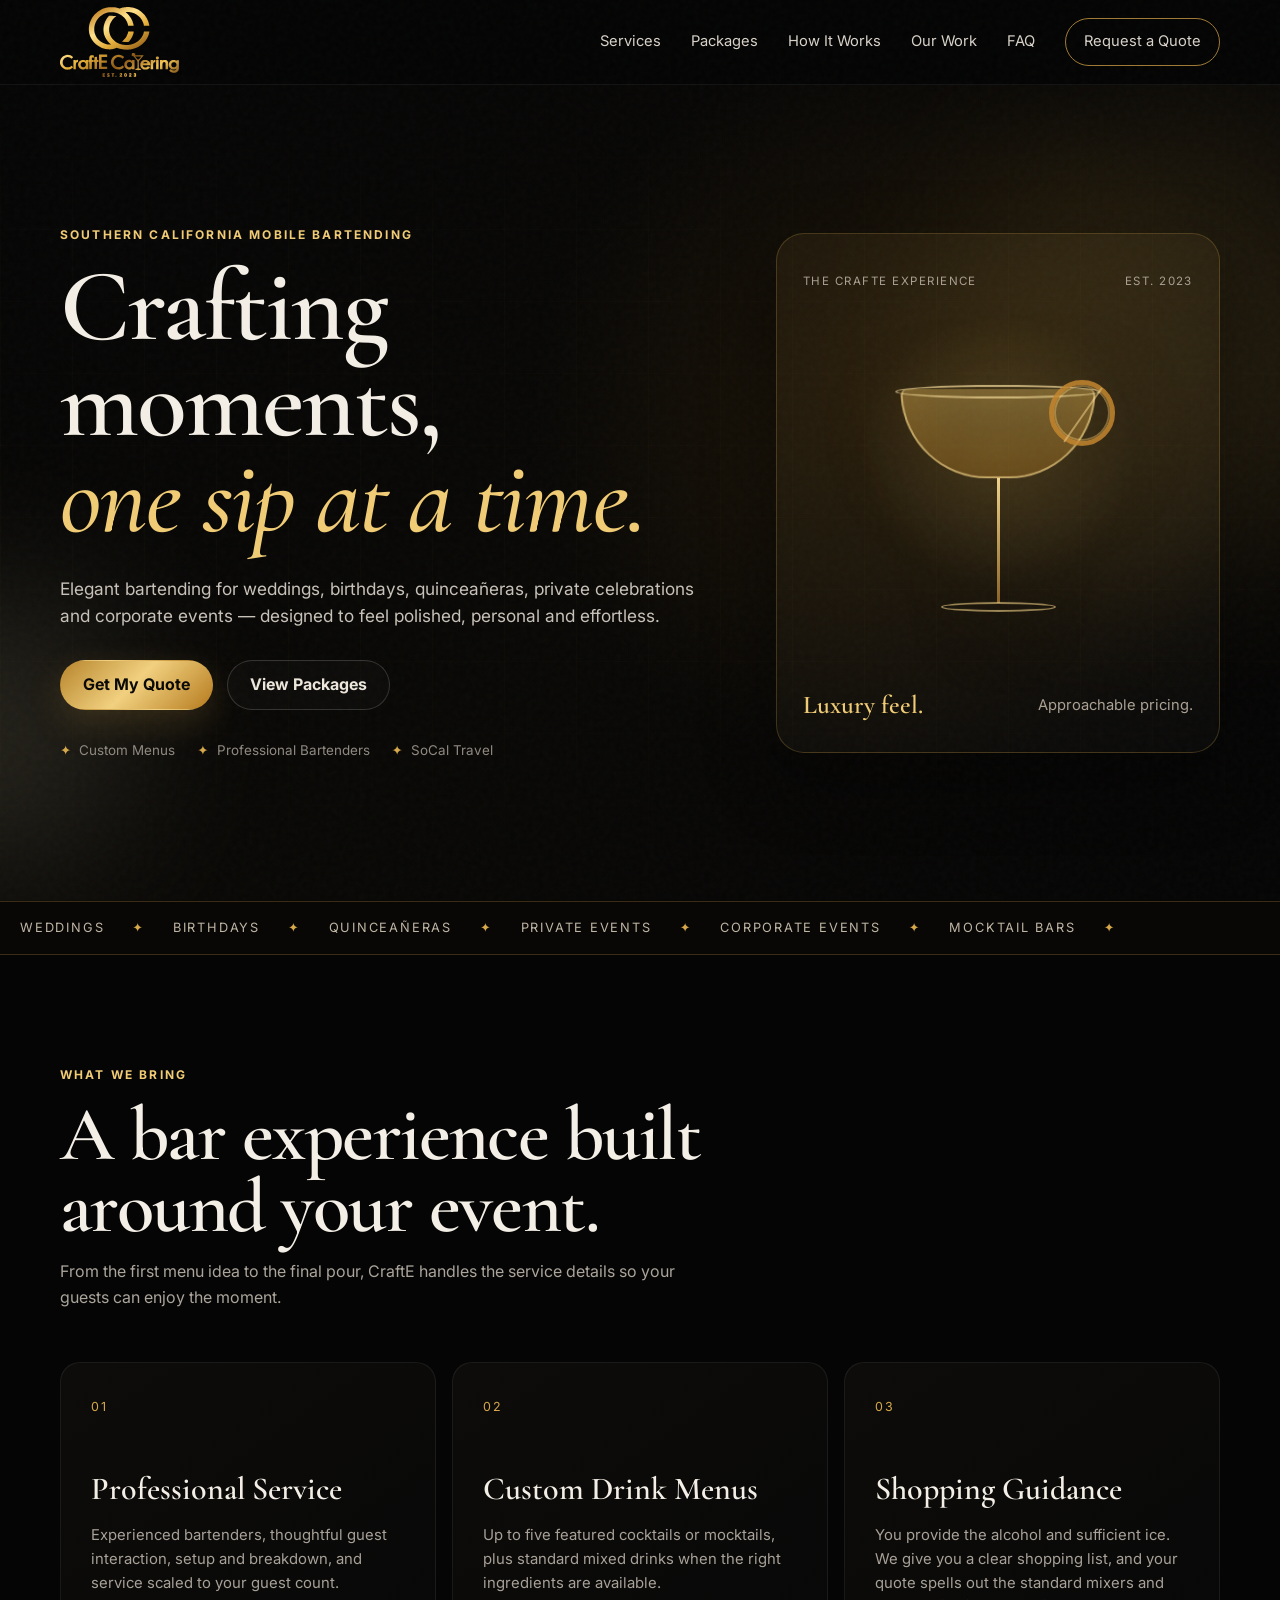
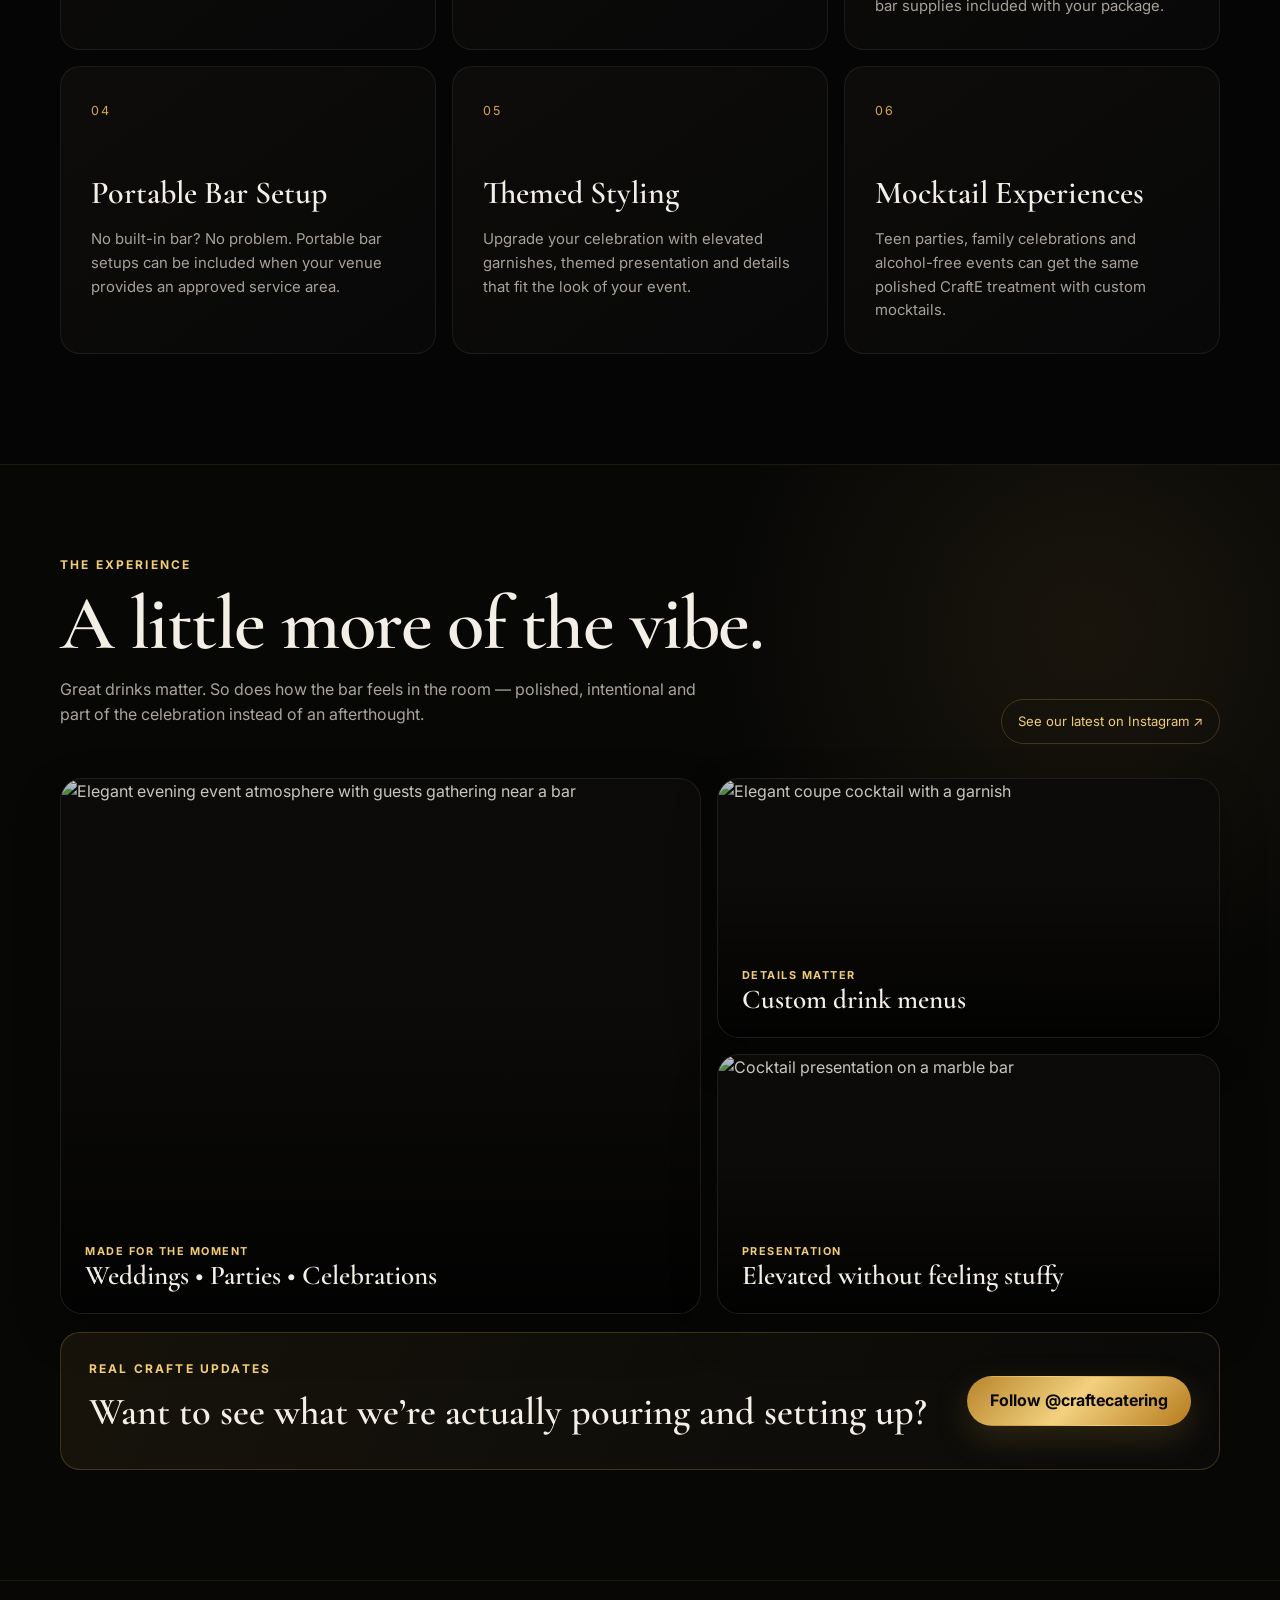
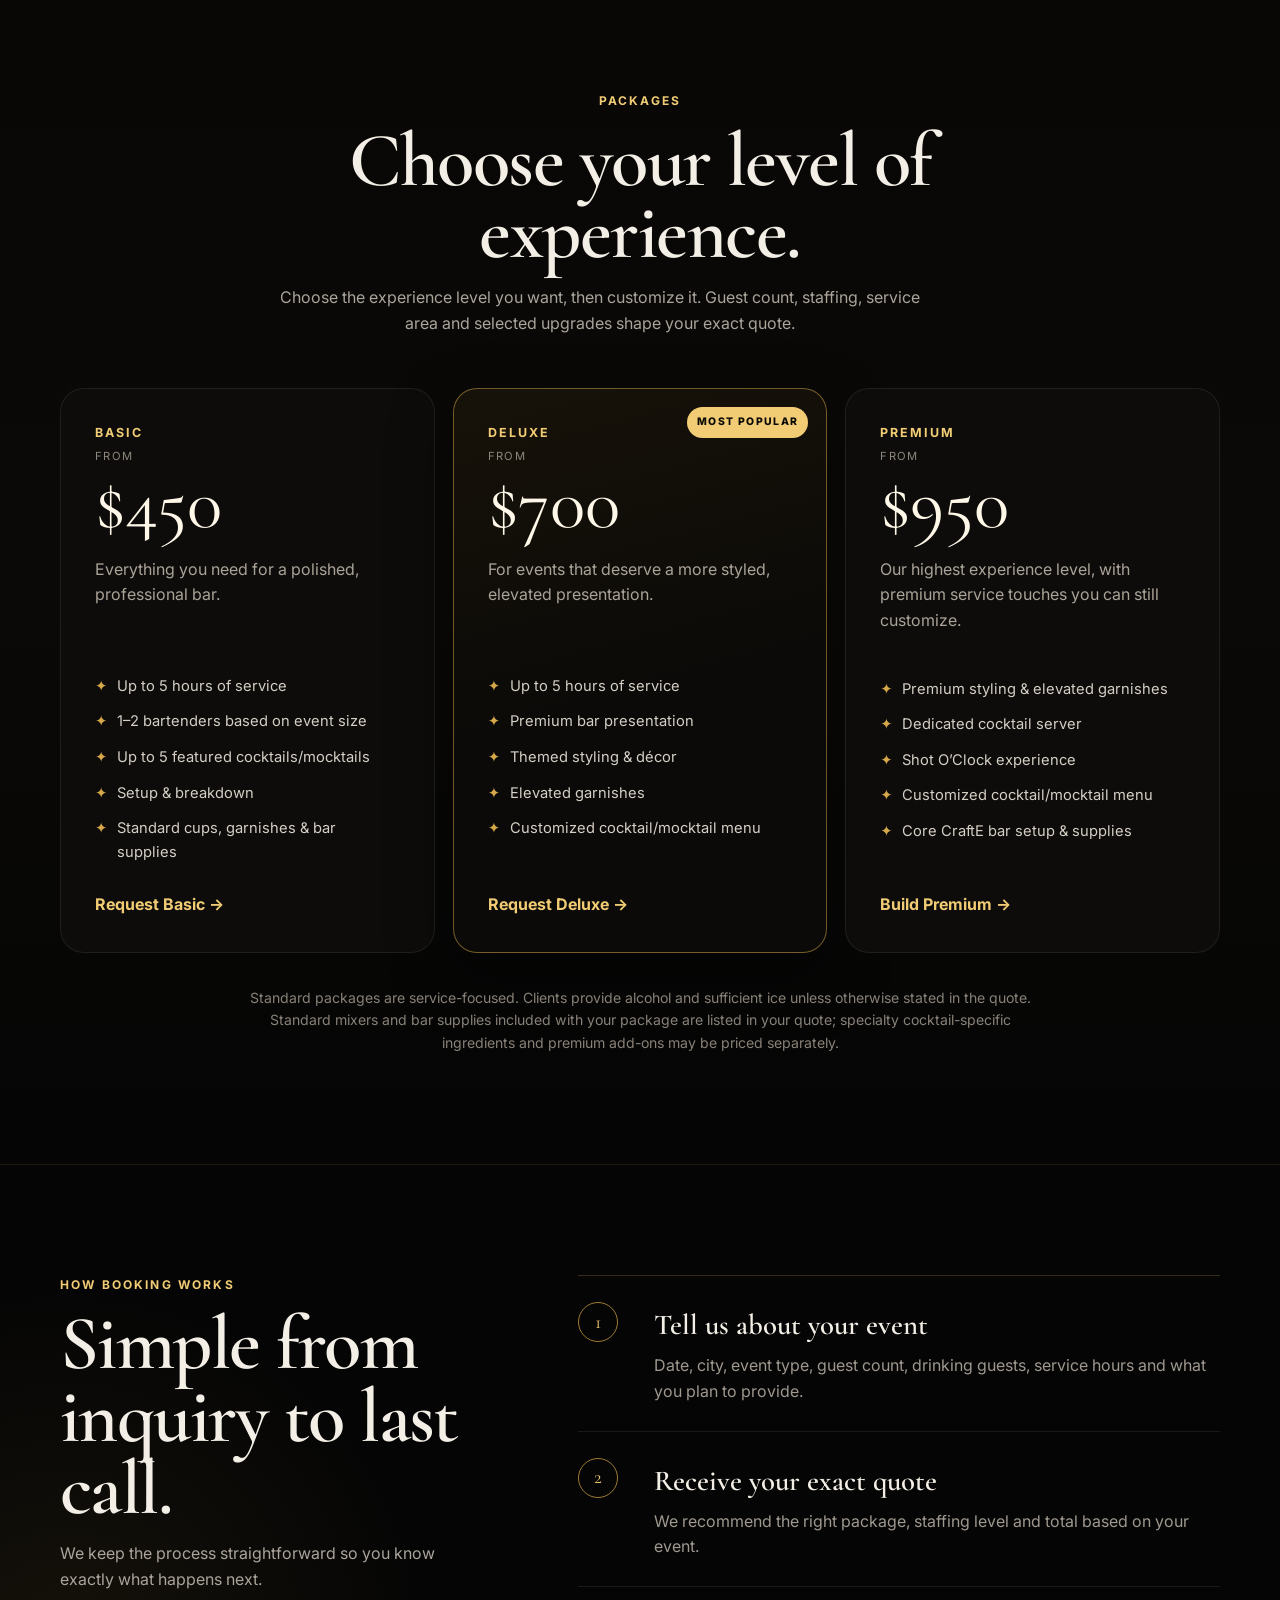
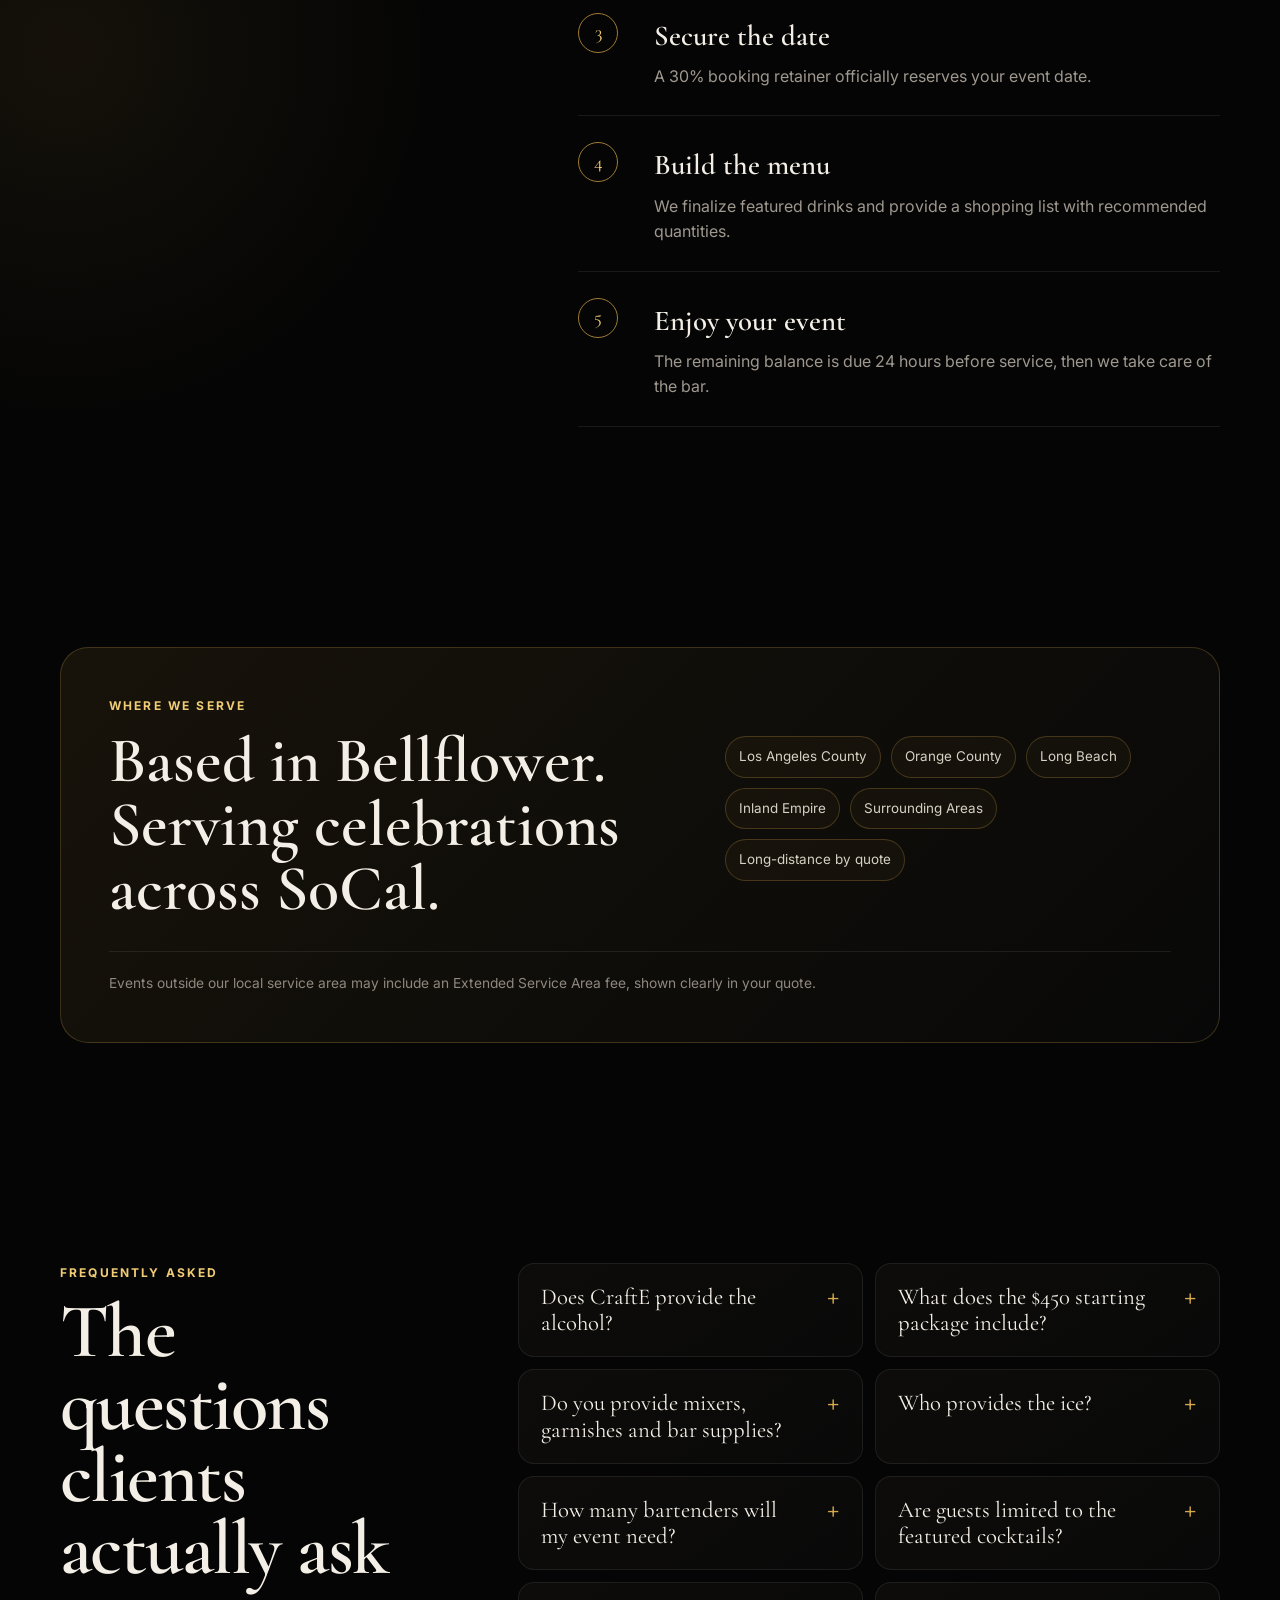
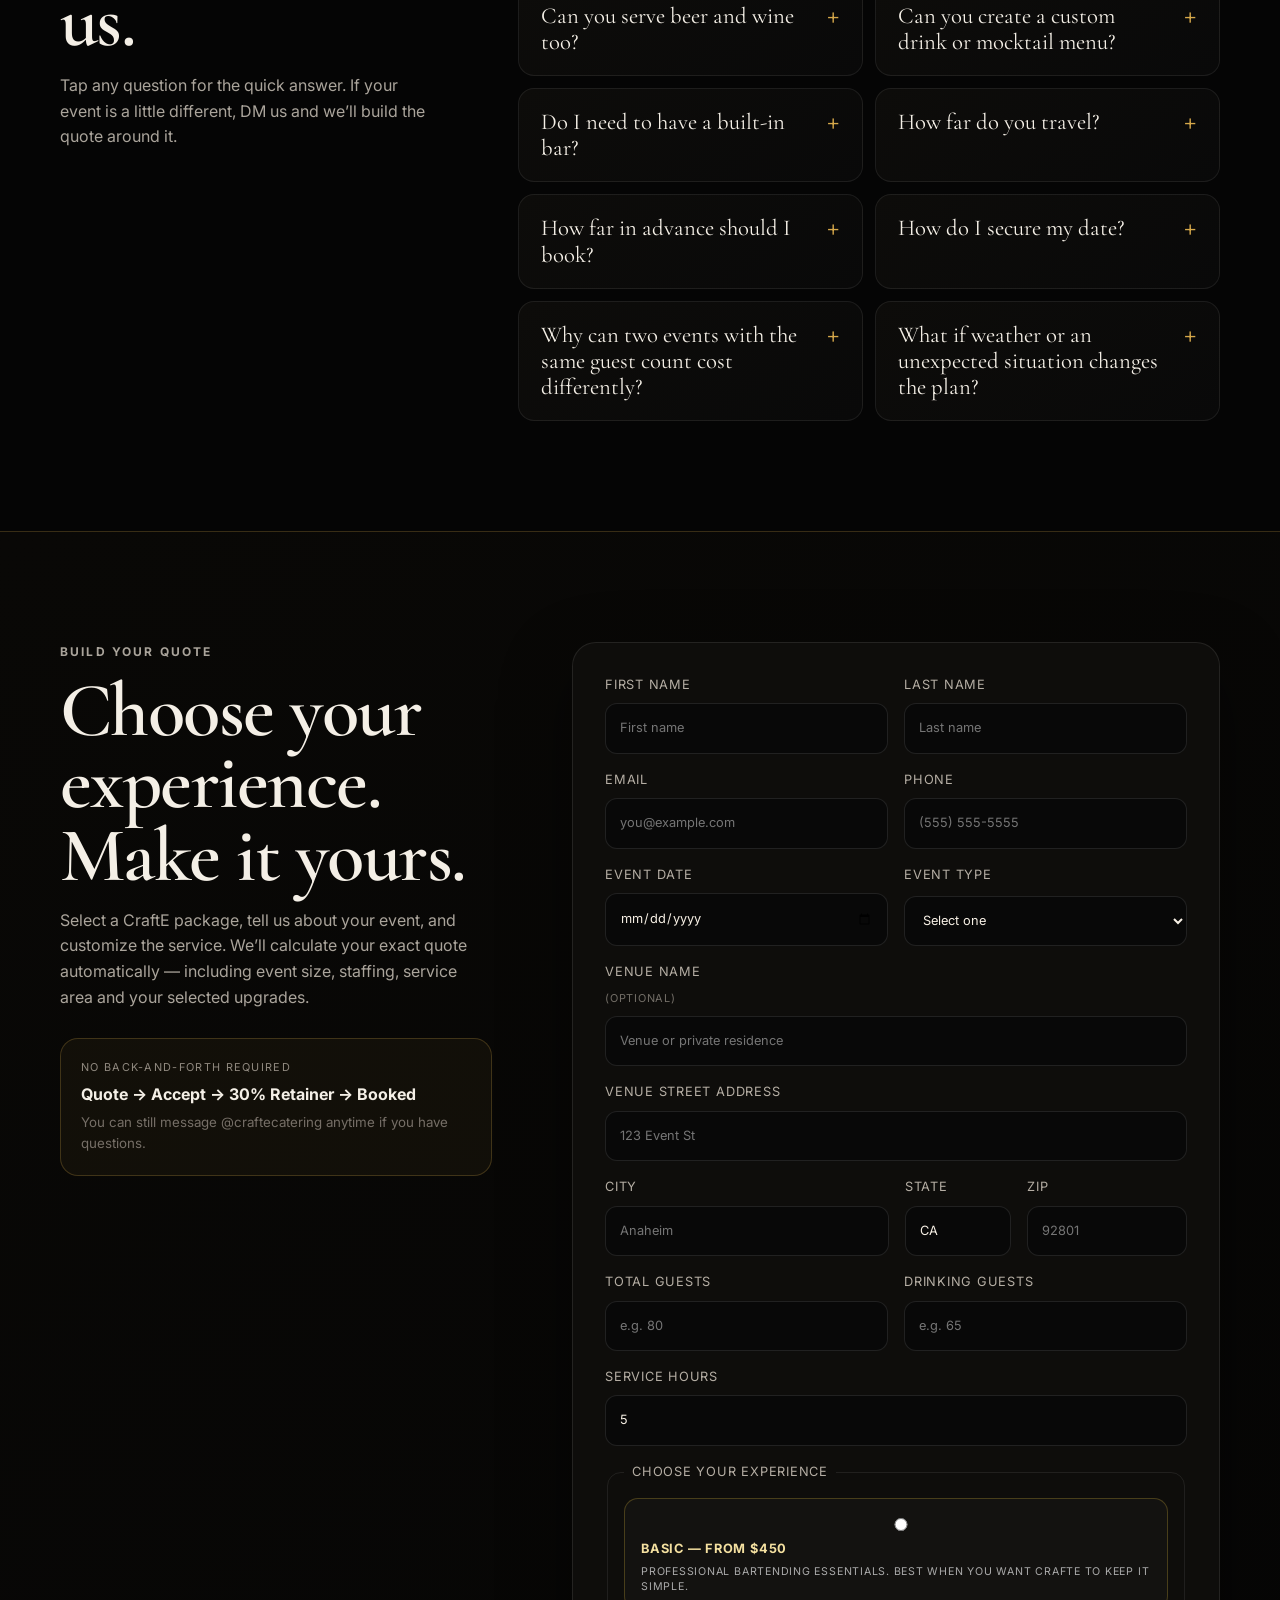
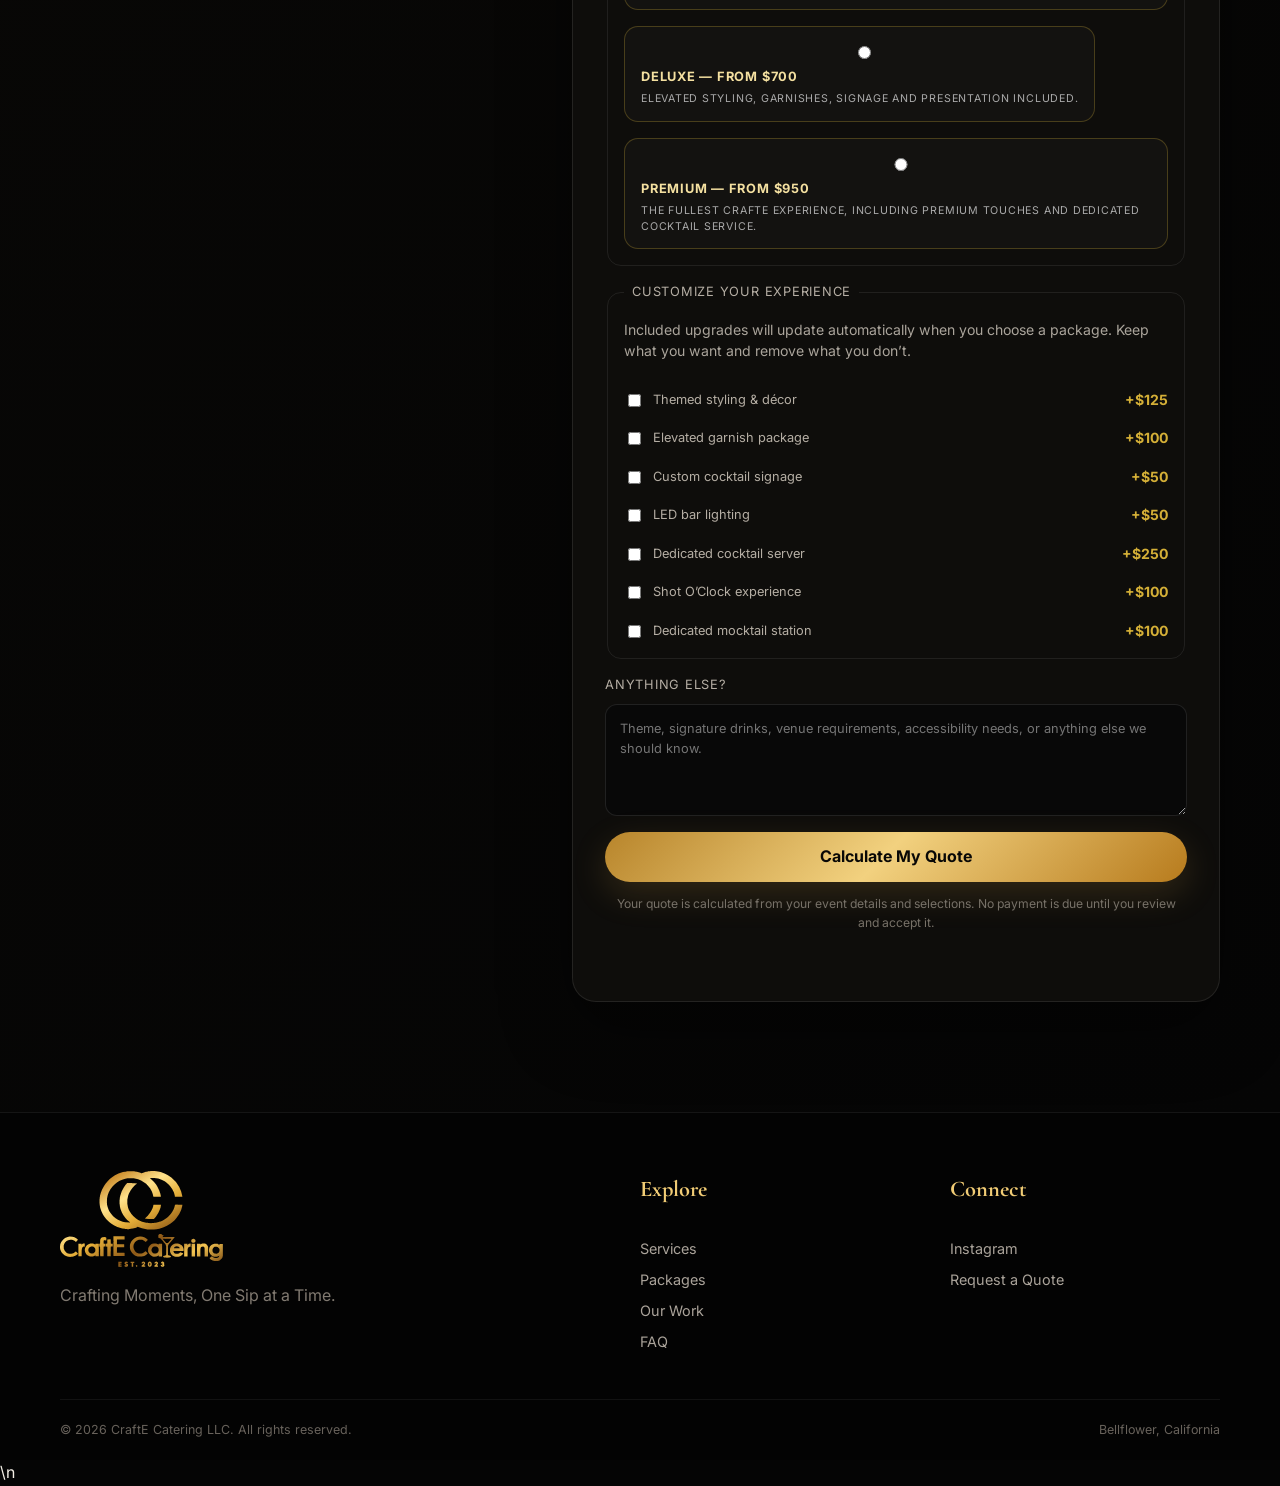
==== commit fda827b8: "Enable website visitor source and click tracking" ====
--- a/index.html
+++ b/index.html
@@ -439,6 +439,6 @@
     </div>
   </footer>
 
-  <script src="script.js?v=5"></script>
+  <script src="analytics.js?v=1"></script>\n  <script src="script.js?v=6"></script>
 </body>
 </html>
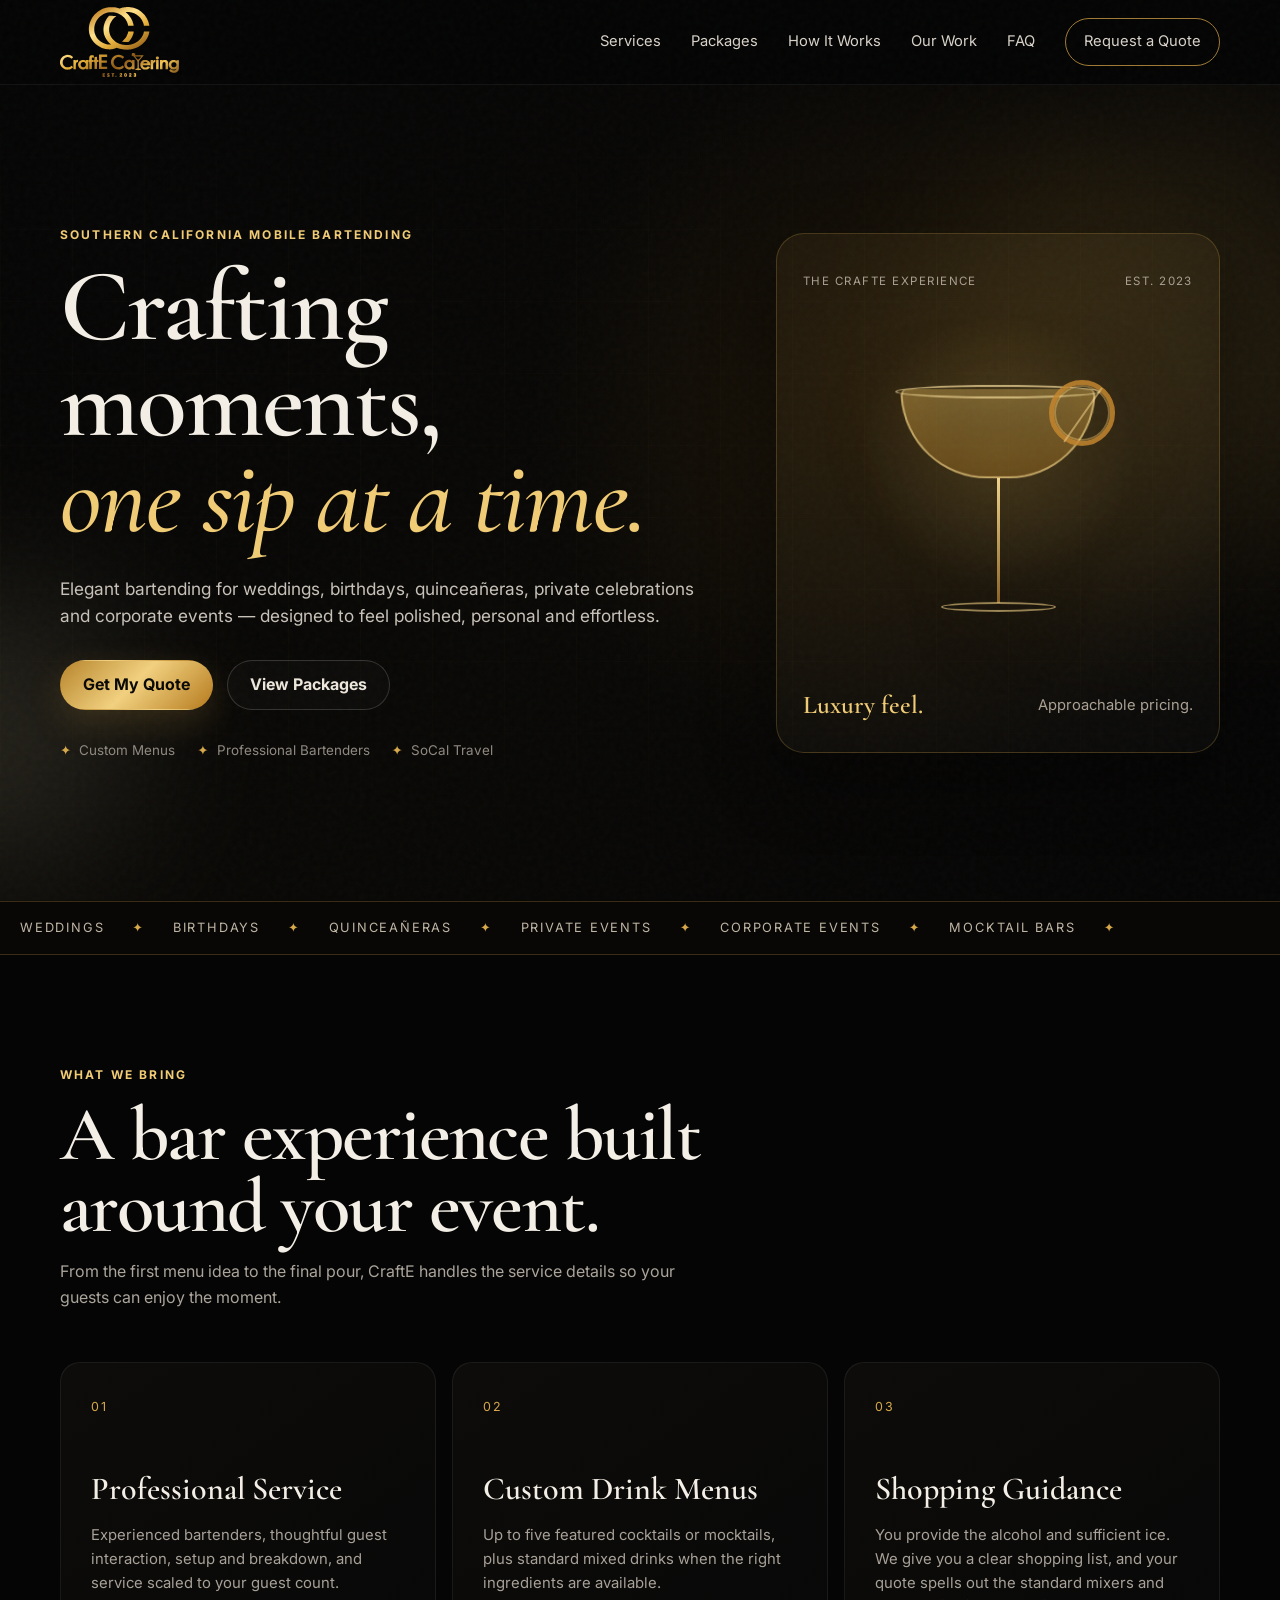
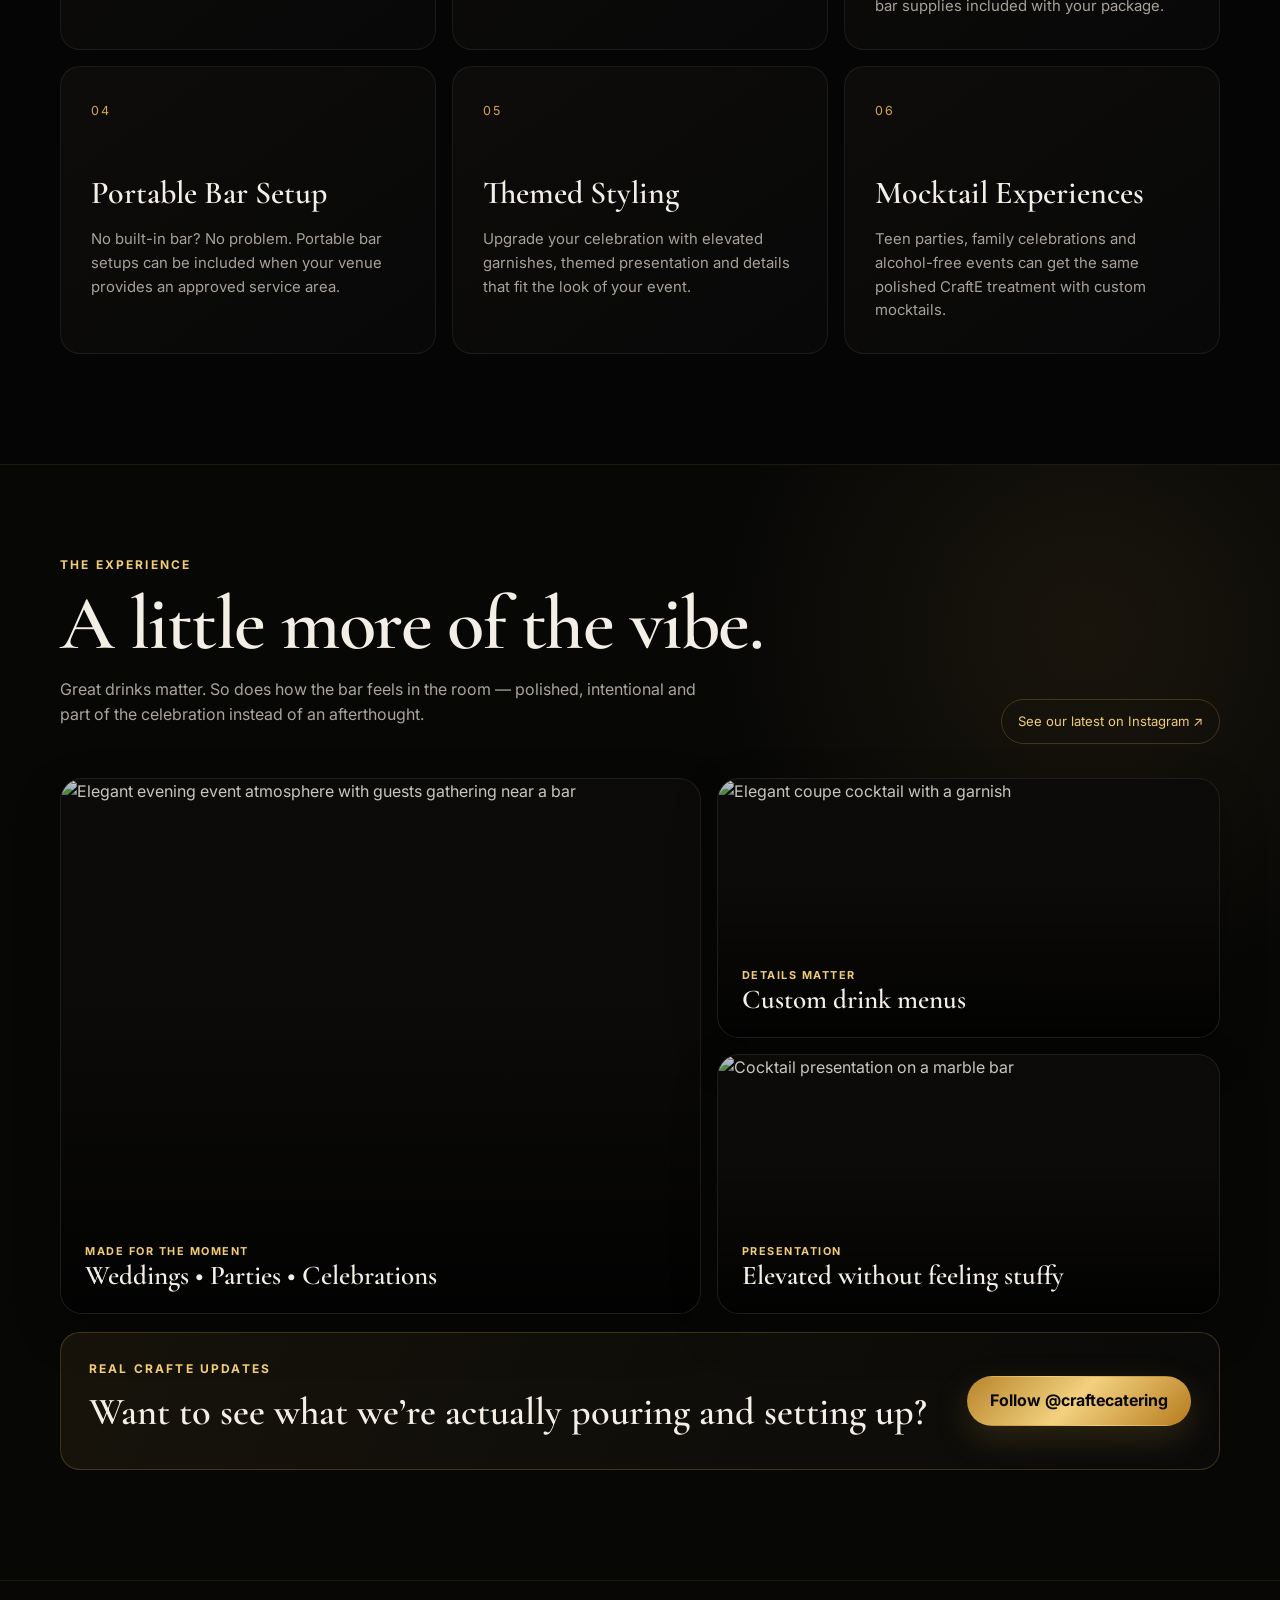
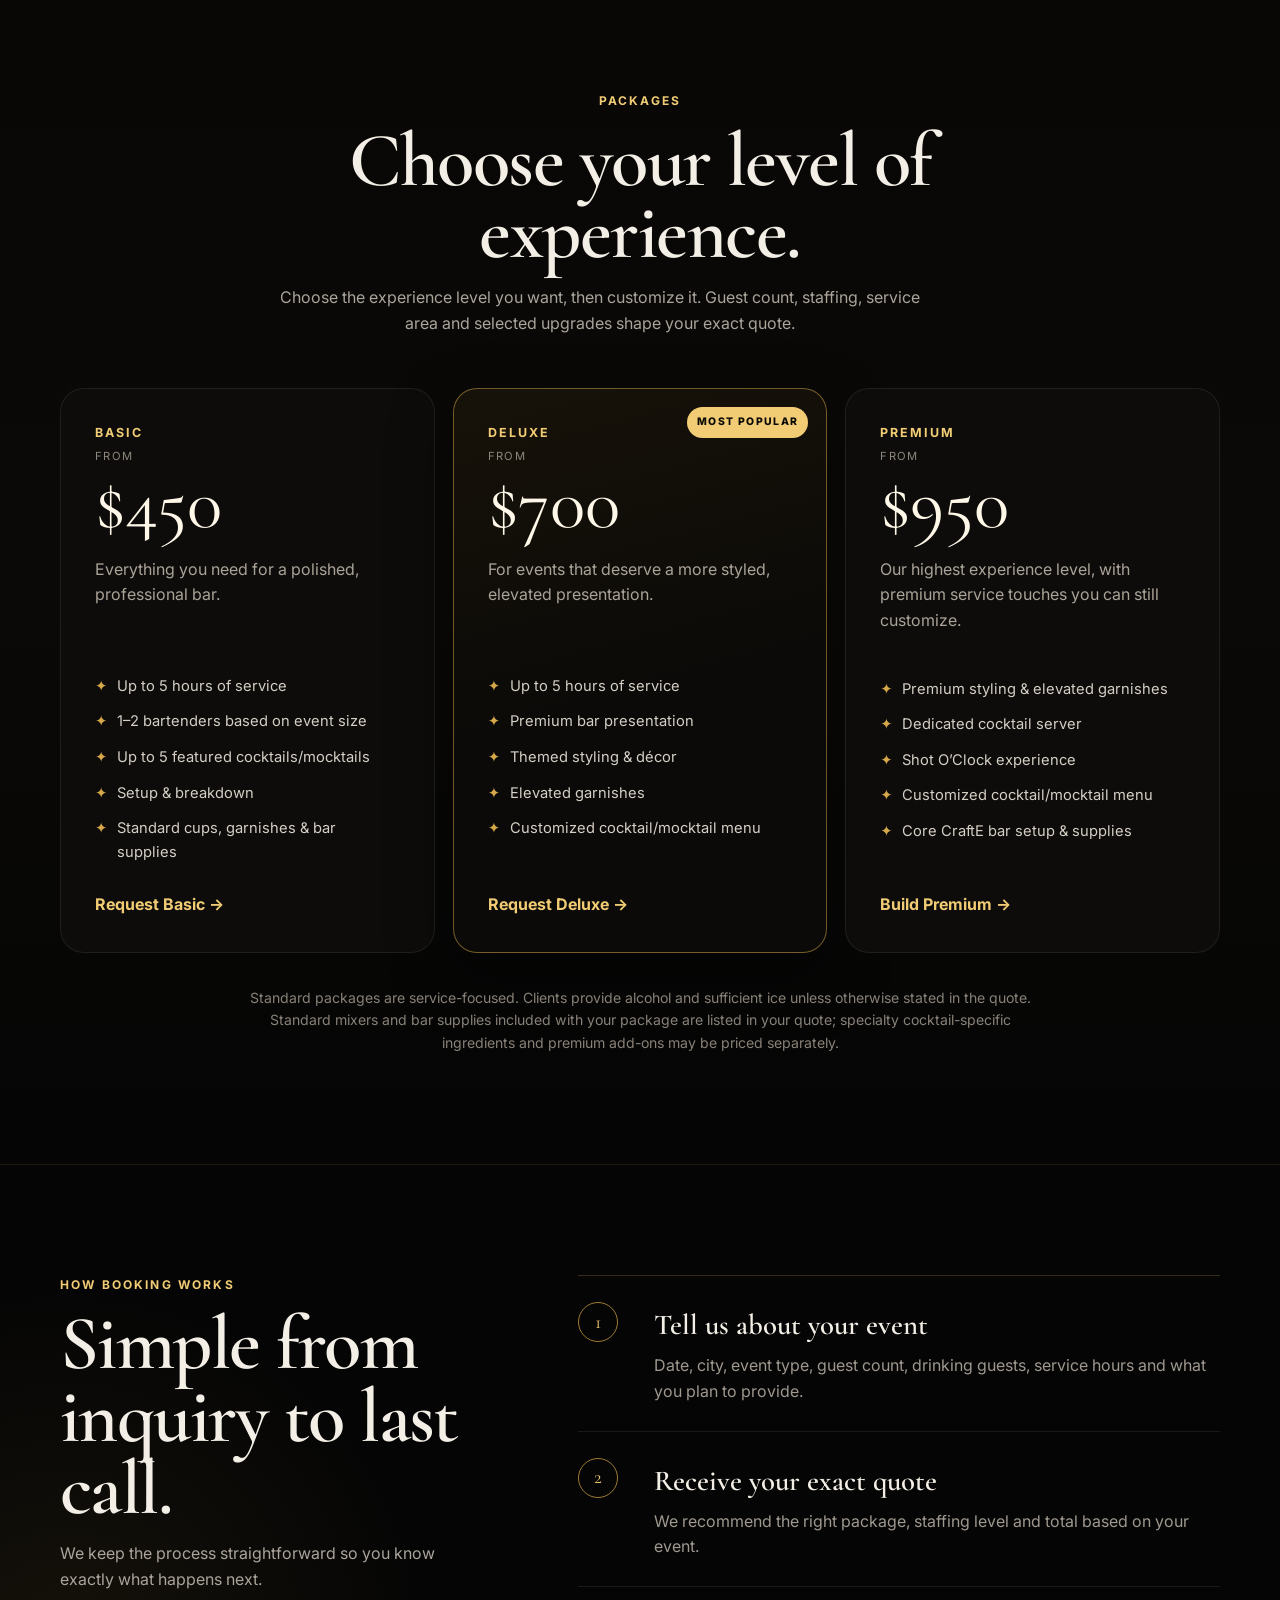
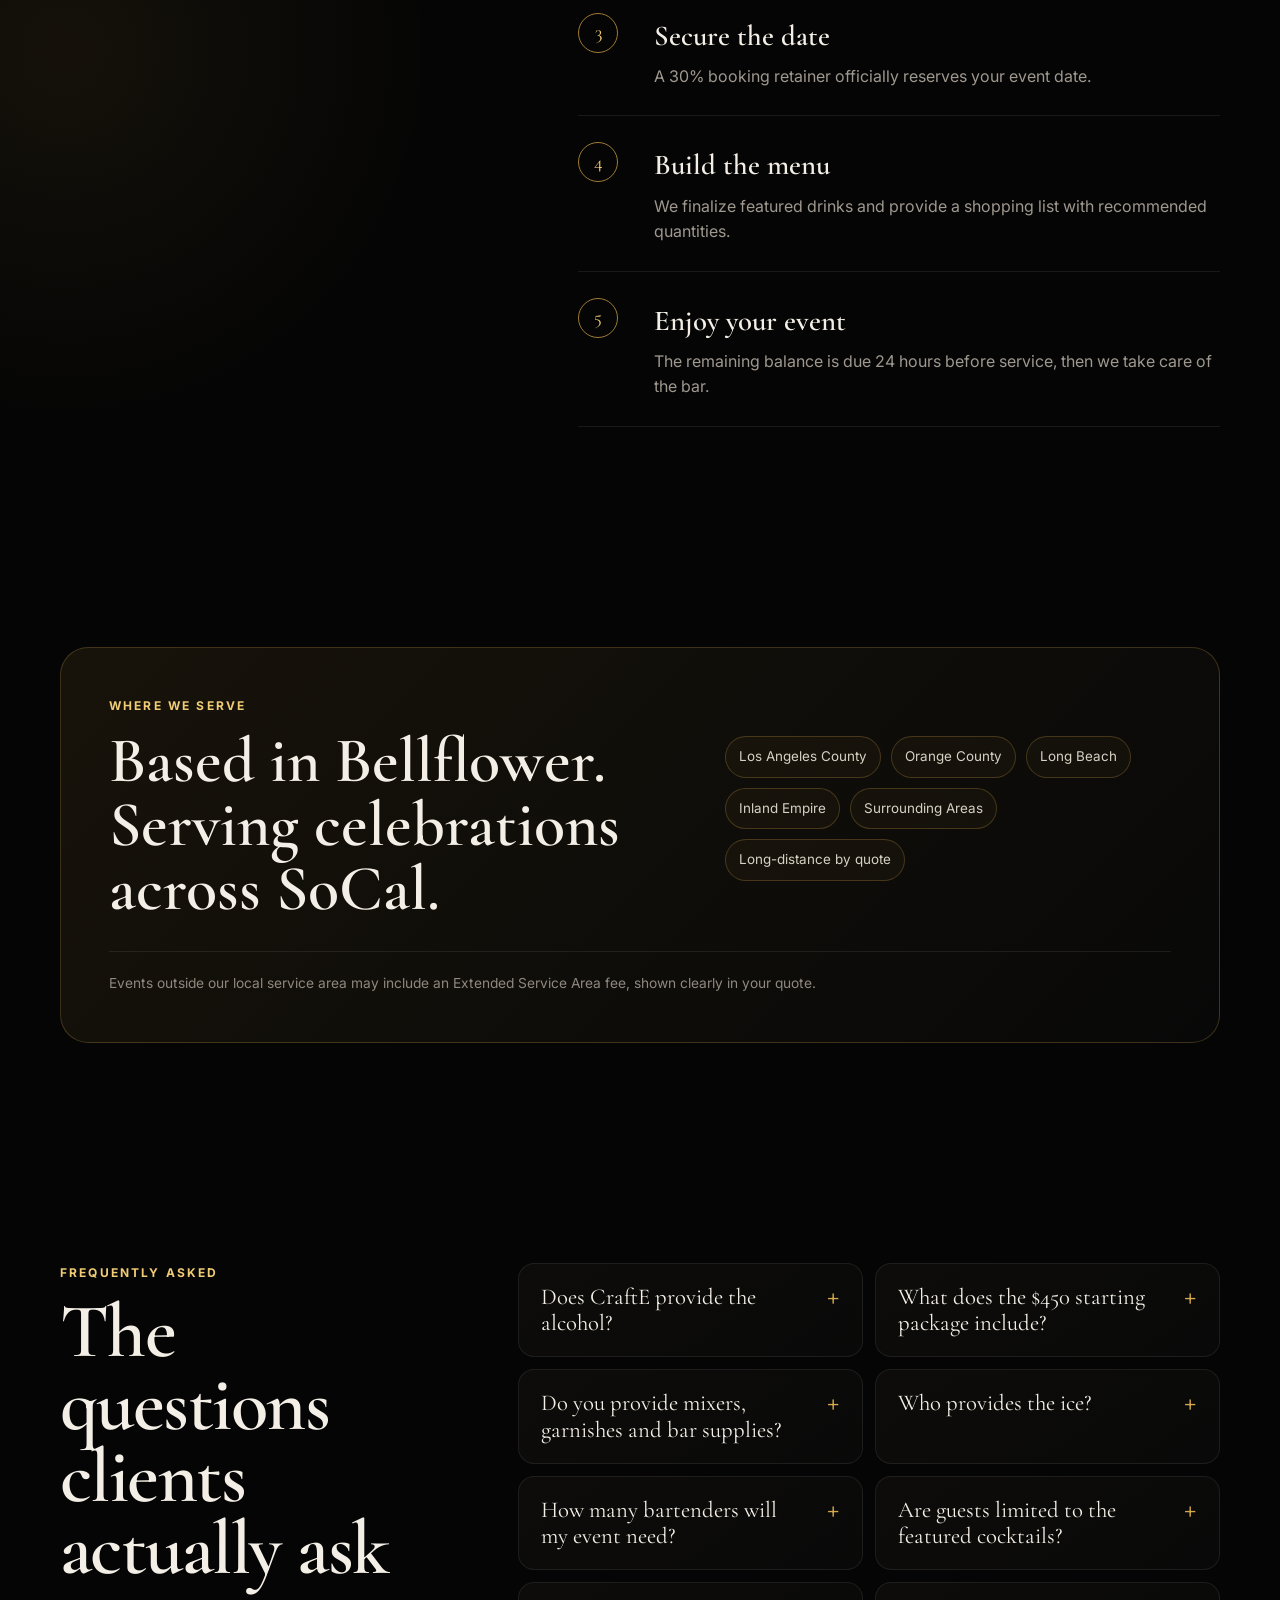
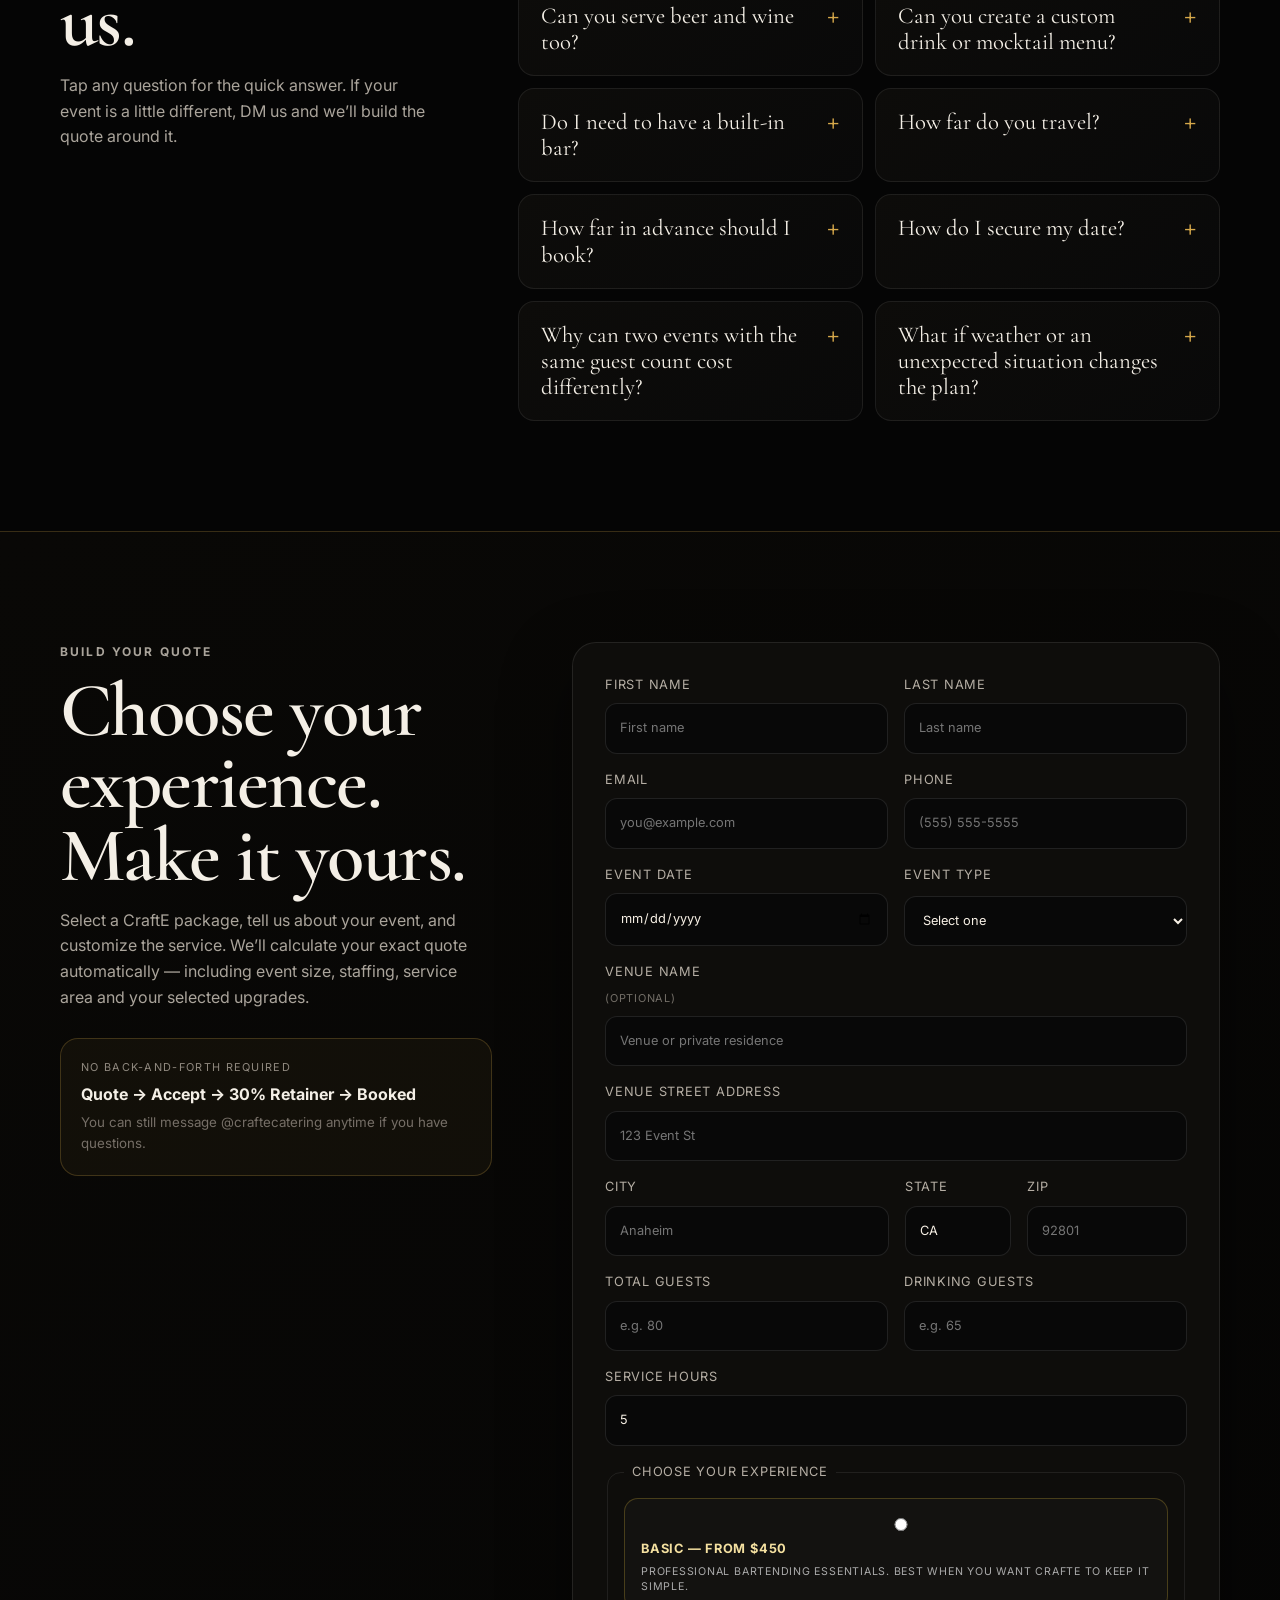
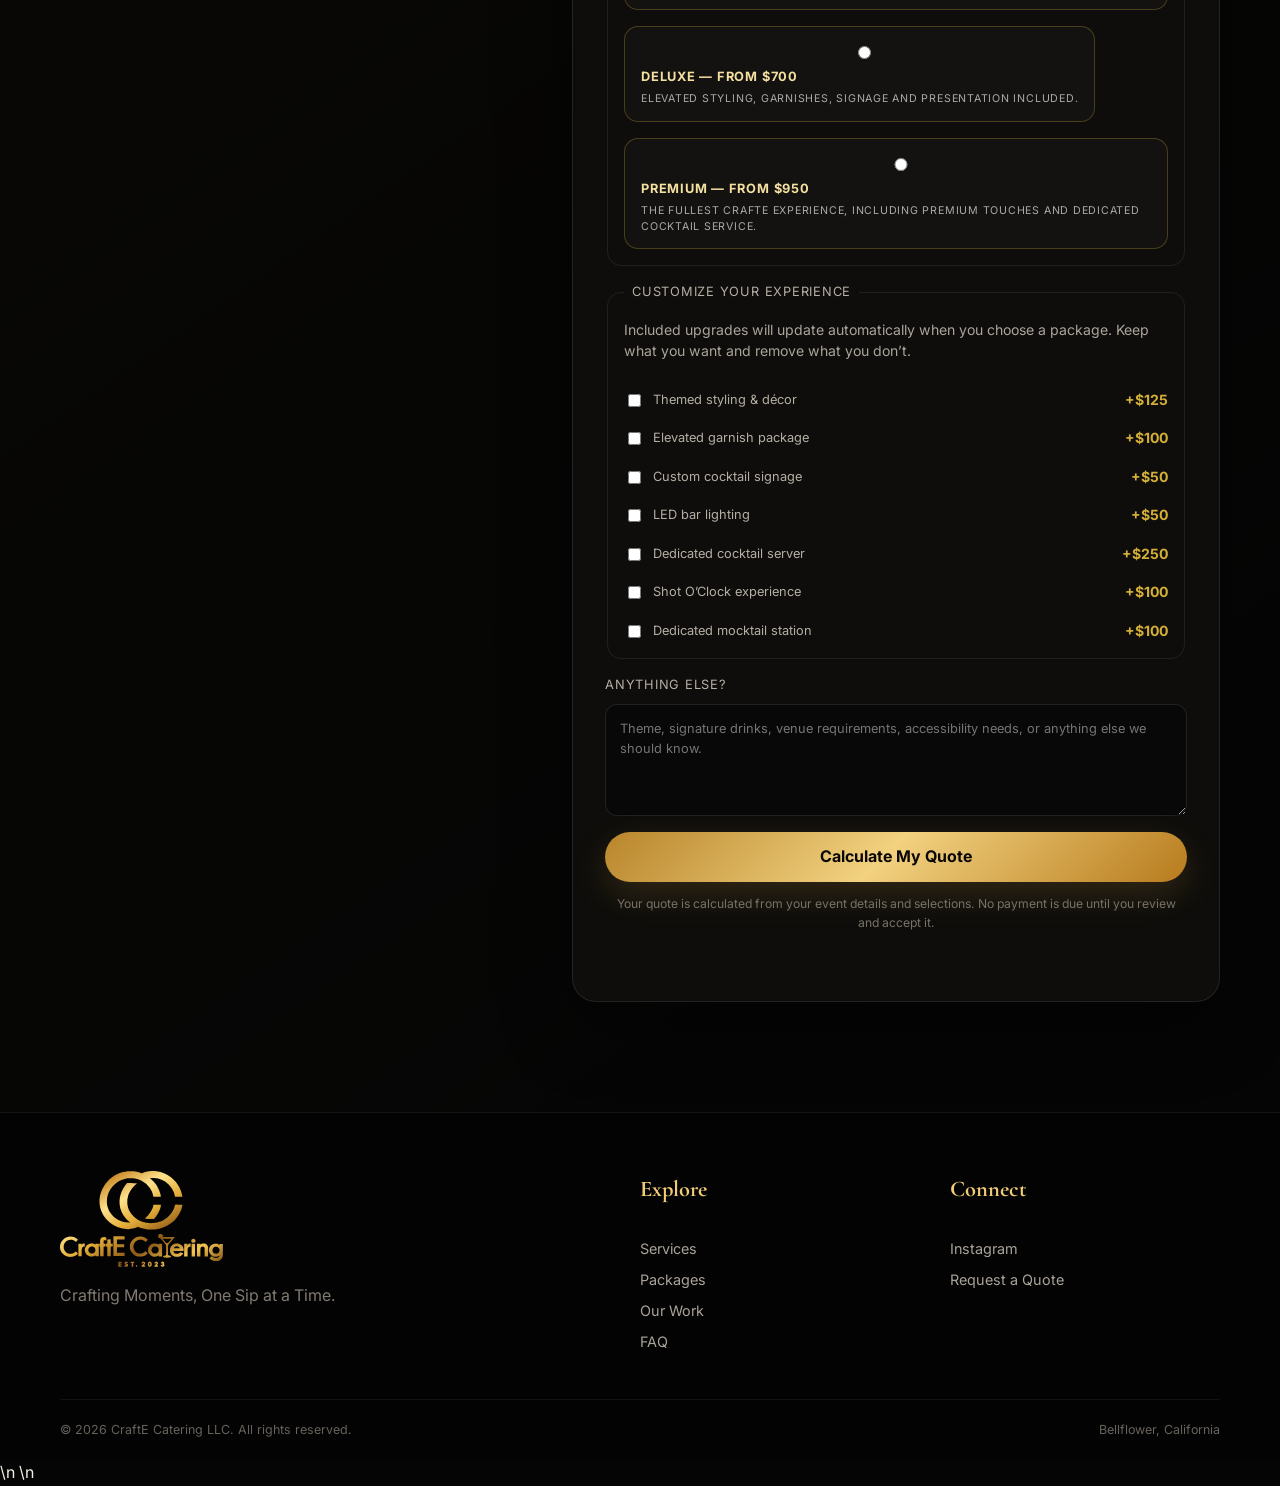
==== commit 7581a893: "Enable opt-in website contact prompt" ====
--- a/index.html
+++ b/index.html
@@ -13,7 +13,7 @@
   <link rel="preconnect" href="https://fonts.googleapis.com" />
   <link rel="preconnect" href="https://fonts.gstatic.com" crossorigin />
   <link href="https://fonts.googleapis.com/css2?family=Cormorant+Garamond:wght@500;600;700&family=Inter:wght@400;500;600;700&display=swap" rel="stylesheet" />
-  <link rel="stylesheet" href="styles.css?v=5" />
+  <link rel="stylesheet" href="styles.css?v=6" />
   <script type="application/ld+json">
   {
     "@context": "https://schema.org",
@@ -439,6 +439,6 @@
     </div>
   </footer>
 
-  <script src="analytics.js?v=1"></script>\n  <script src="script.js?v=6"></script>
+  <script src="analytics.js?v=3"></script>\n  <script src="contact-capture.js?v=1"></script>\n  <script src="script.js?v=6"></script>
 </body>
 </html>
--- a/styles.css
+++ b/styles.css
@@ -351,3 +351,20 @@
   .quote-actions { flex-direction: column; }
   .quote-page-brand img { width: 180px; }
 }
+
+.contact-prompt-backdrop{position:fixed;inset:0;background:rgba(0,0,0,.68);backdrop-filter:blur(5px);display:grid;place-items:center;padding:20px;z-index:9999;opacity:0;pointer-events:none;transition:opacity .2s ease}
+.contact-prompt-backdrop.open{opacity:1;pointer-events:auto}
+.contact-prompt-card{position:relative;width:min(620px,100%);max-height:min(88vh,760px);overflow:auto;background:#0b0b0b;border:1px solid rgba(212,175,55,.35);border-radius:20px;padding:28px;box-shadow:0 28px 80px rgba(0,0,0,.5)}
+.contact-prompt-card h2{font-family:"Cormorant Garamond",serif;font-size:clamp(2rem,6vw,3rem);margin:.2rem 0 .6rem;color:#fff}
+.contact-prompt-copy{color:#c7c7c7;line-height:1.6;margin:0 0 18px}
+.contact-prompt-close{position:absolute;right:14px;top:12px;border:0;background:transparent;color:#fff;font-size:1.7rem;cursor:pointer}
+.contact-prompt-card form{display:grid;gap:13px}
+.contact-prompt-card label{display:grid;gap:6px;color:#e8e8e8;font-size:.88rem;font-weight:600}
+.contact-prompt-card input,.contact-prompt-card select,.contact-prompt-card textarea{width:100%;box-sizing:border-box;background:#111;border:1px solid #333;color:#fff;border-radius:10px;padding:12px;font:inherit}
+.contact-prompt-card textarea{resize:vertical}
+.contact-prompt-grid{display:grid;grid-template-columns:1fr 1fr;gap:12px}
+.contact-consent{grid-template-columns:auto 1fr!important;align-items:start!important;font-weight:400!important;line-height:1.45!important}
+.contact-consent input{width:auto!important;margin-top:3px}
+.contact-prompt-skip{border:0;background:transparent;color:#aaa;text-decoration:underline;cursor:pointer;padding:5px}
+.contact-honeypot{position:absolute!important;left:-10000px!important;width:1px!important;height:1px!important;opacity:0!important}
+@media(max-width:640px){.contact-prompt-card{padding:22px 18px}.contact-prompt-grid{grid-template-columns:1fr}}
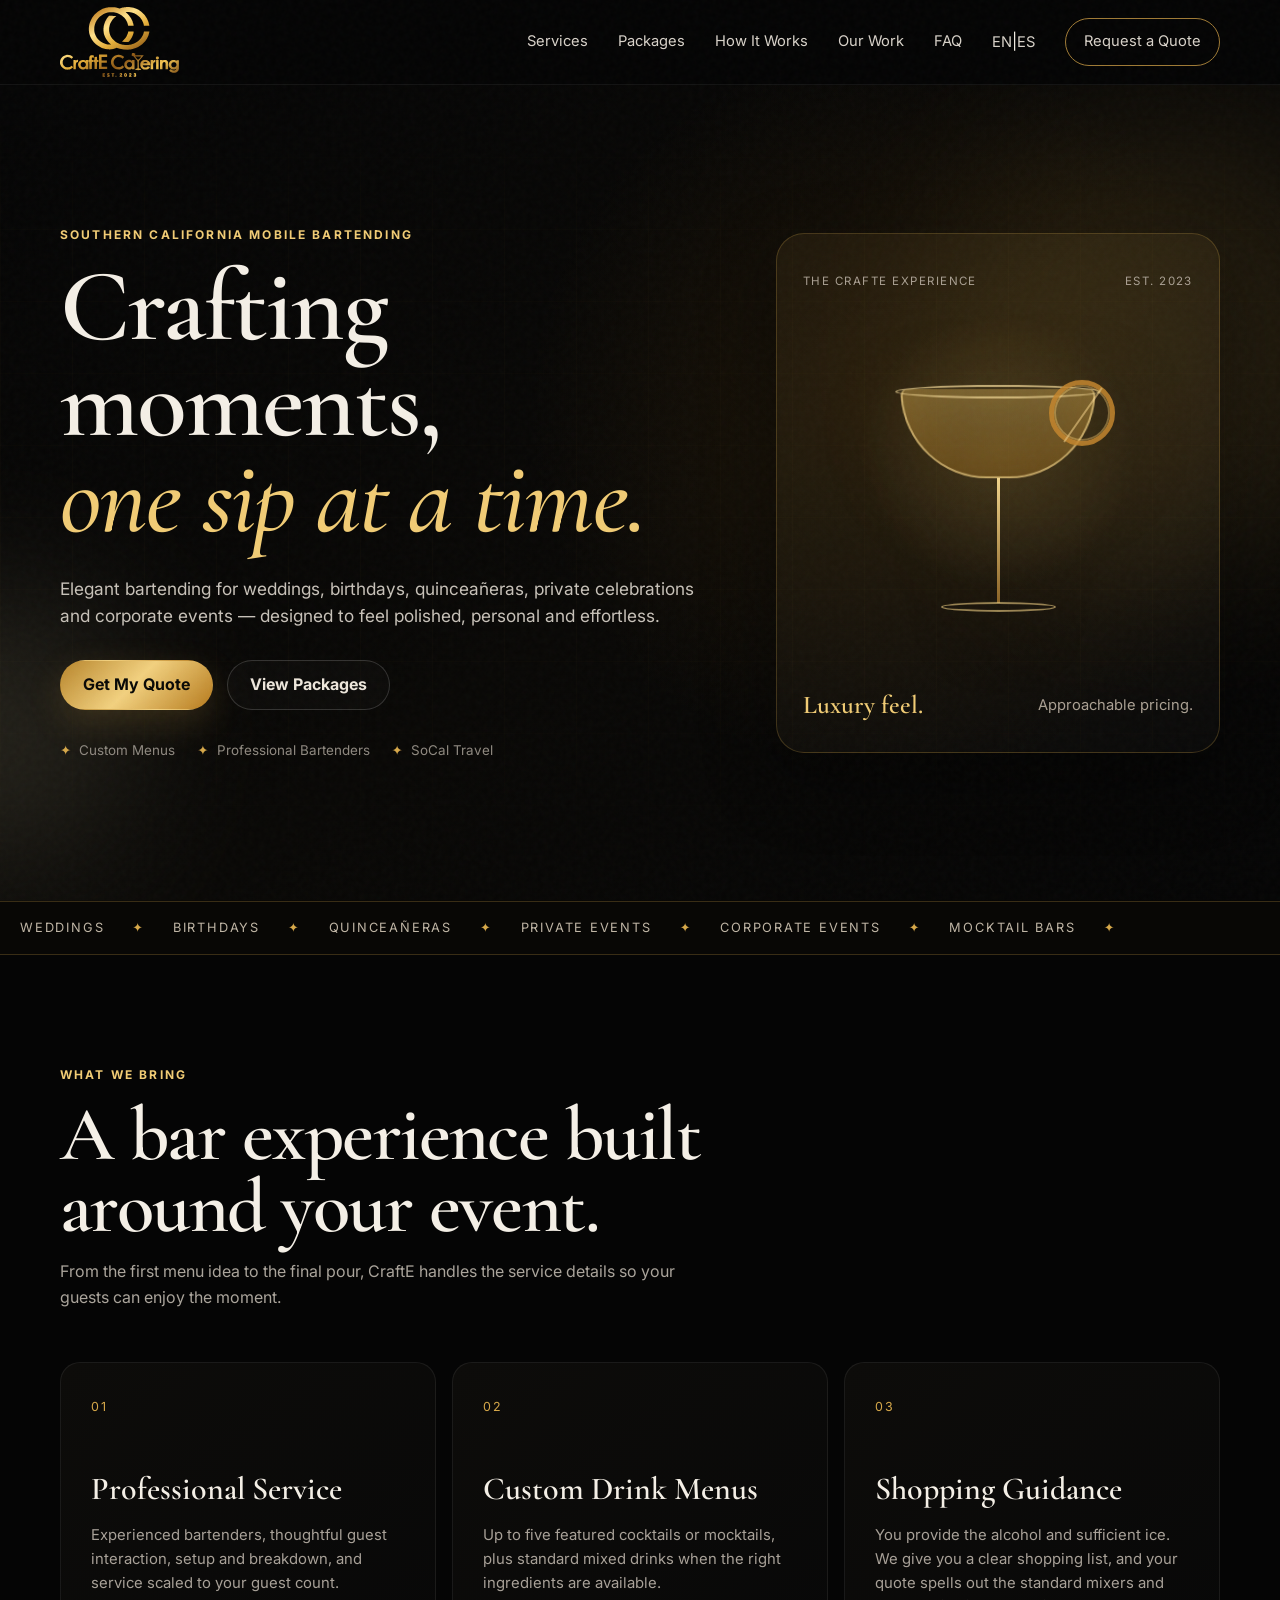
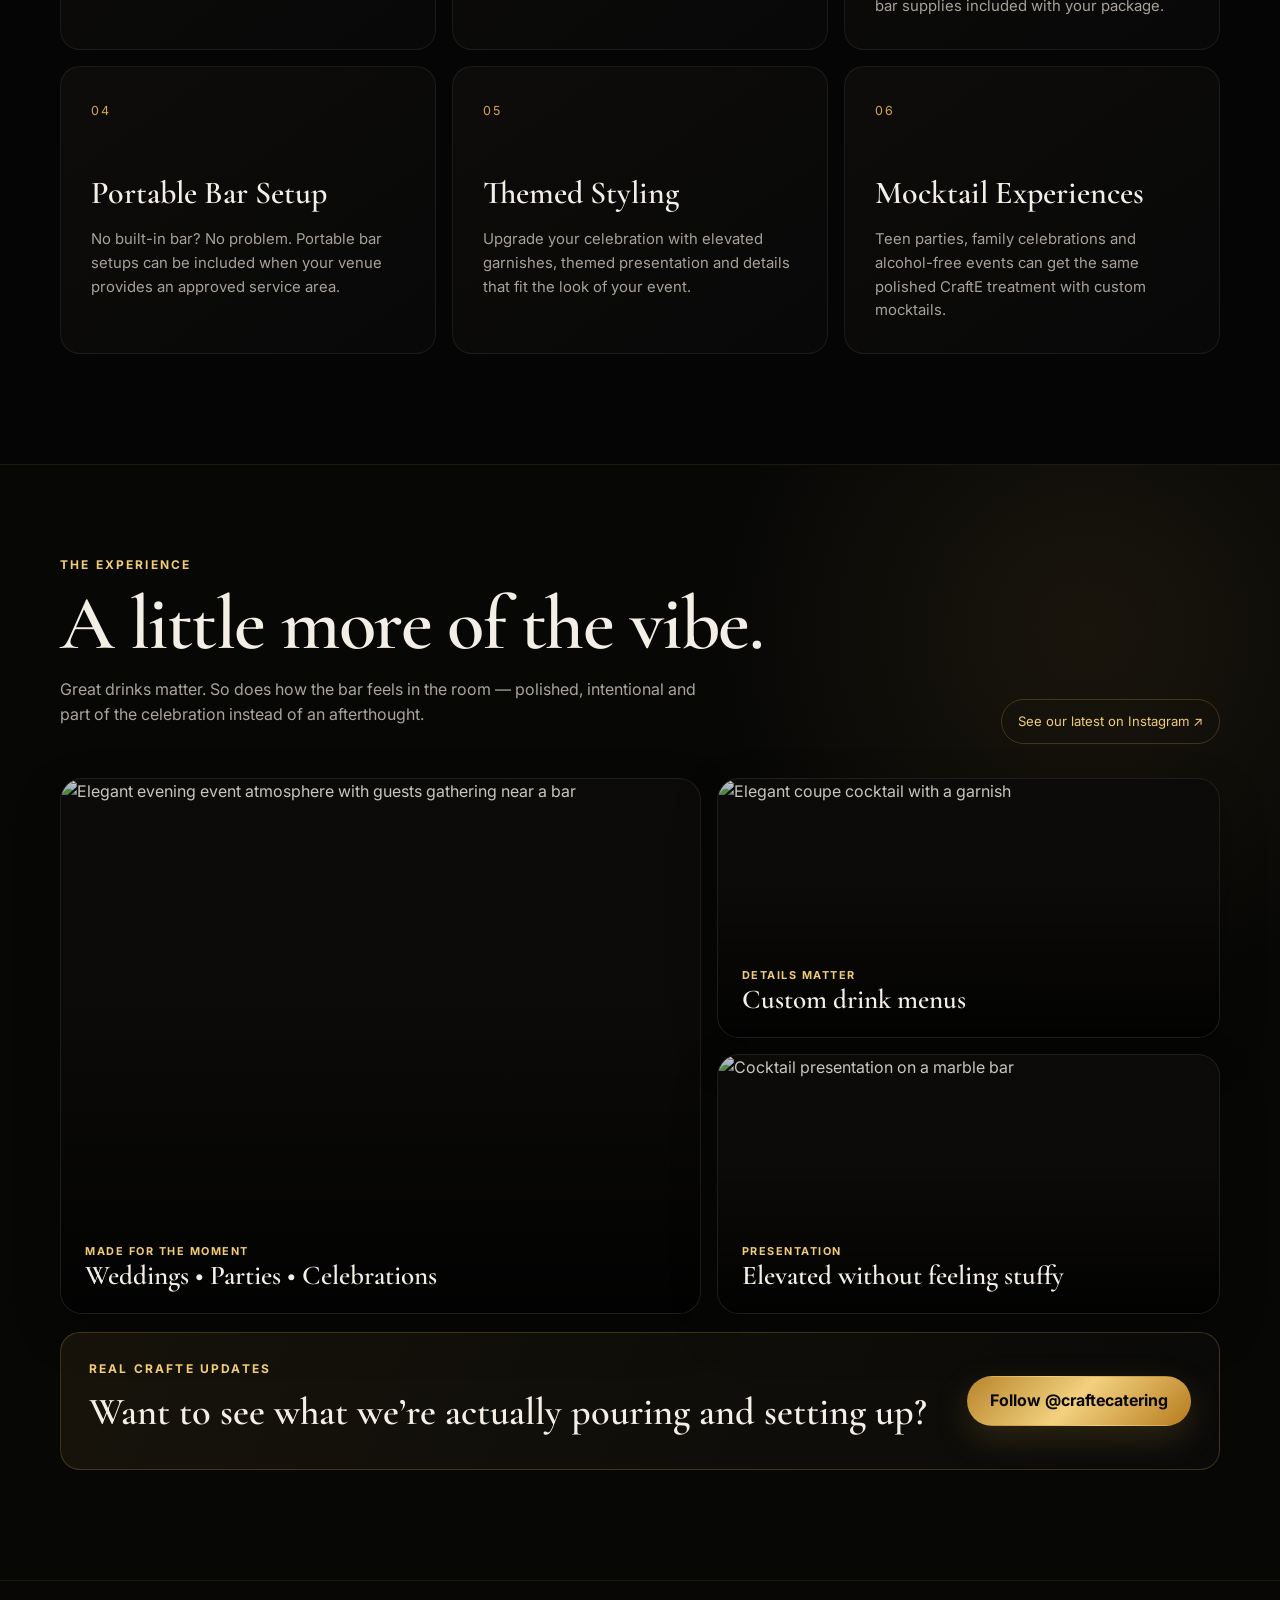
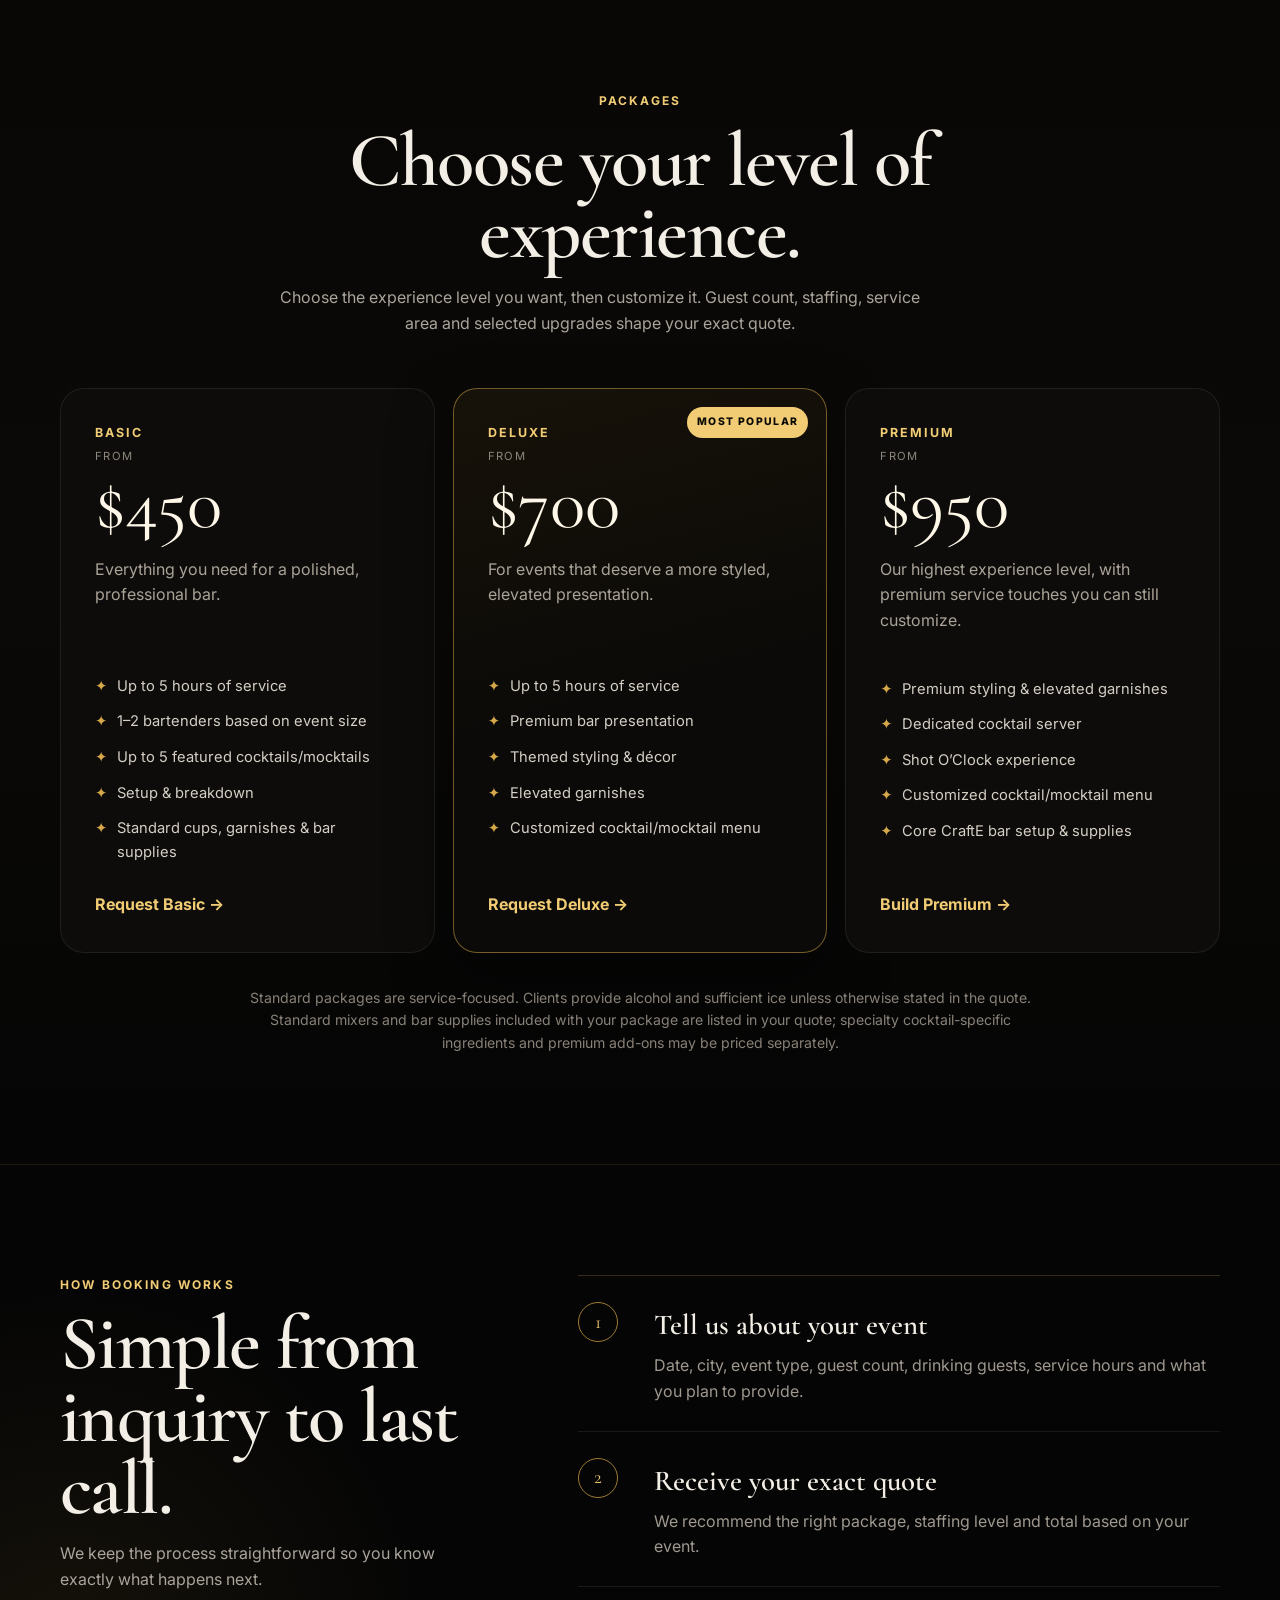
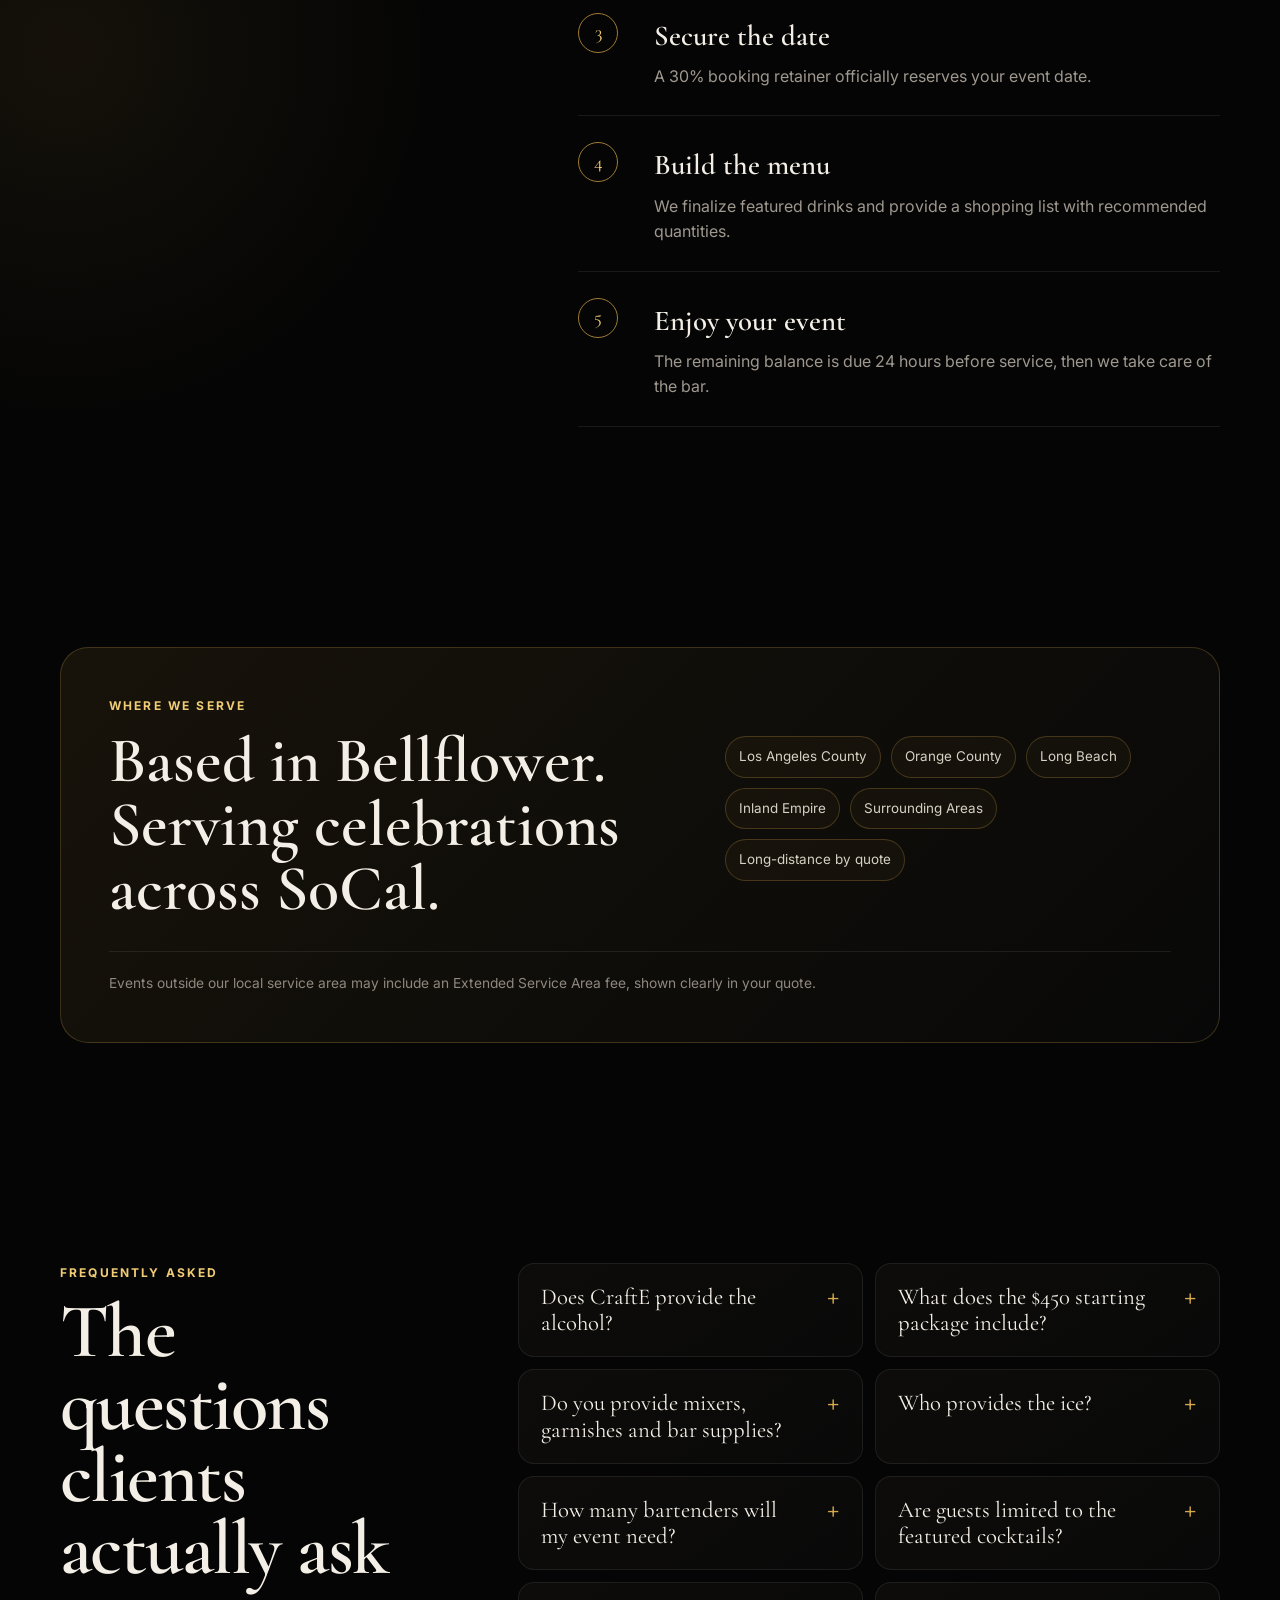
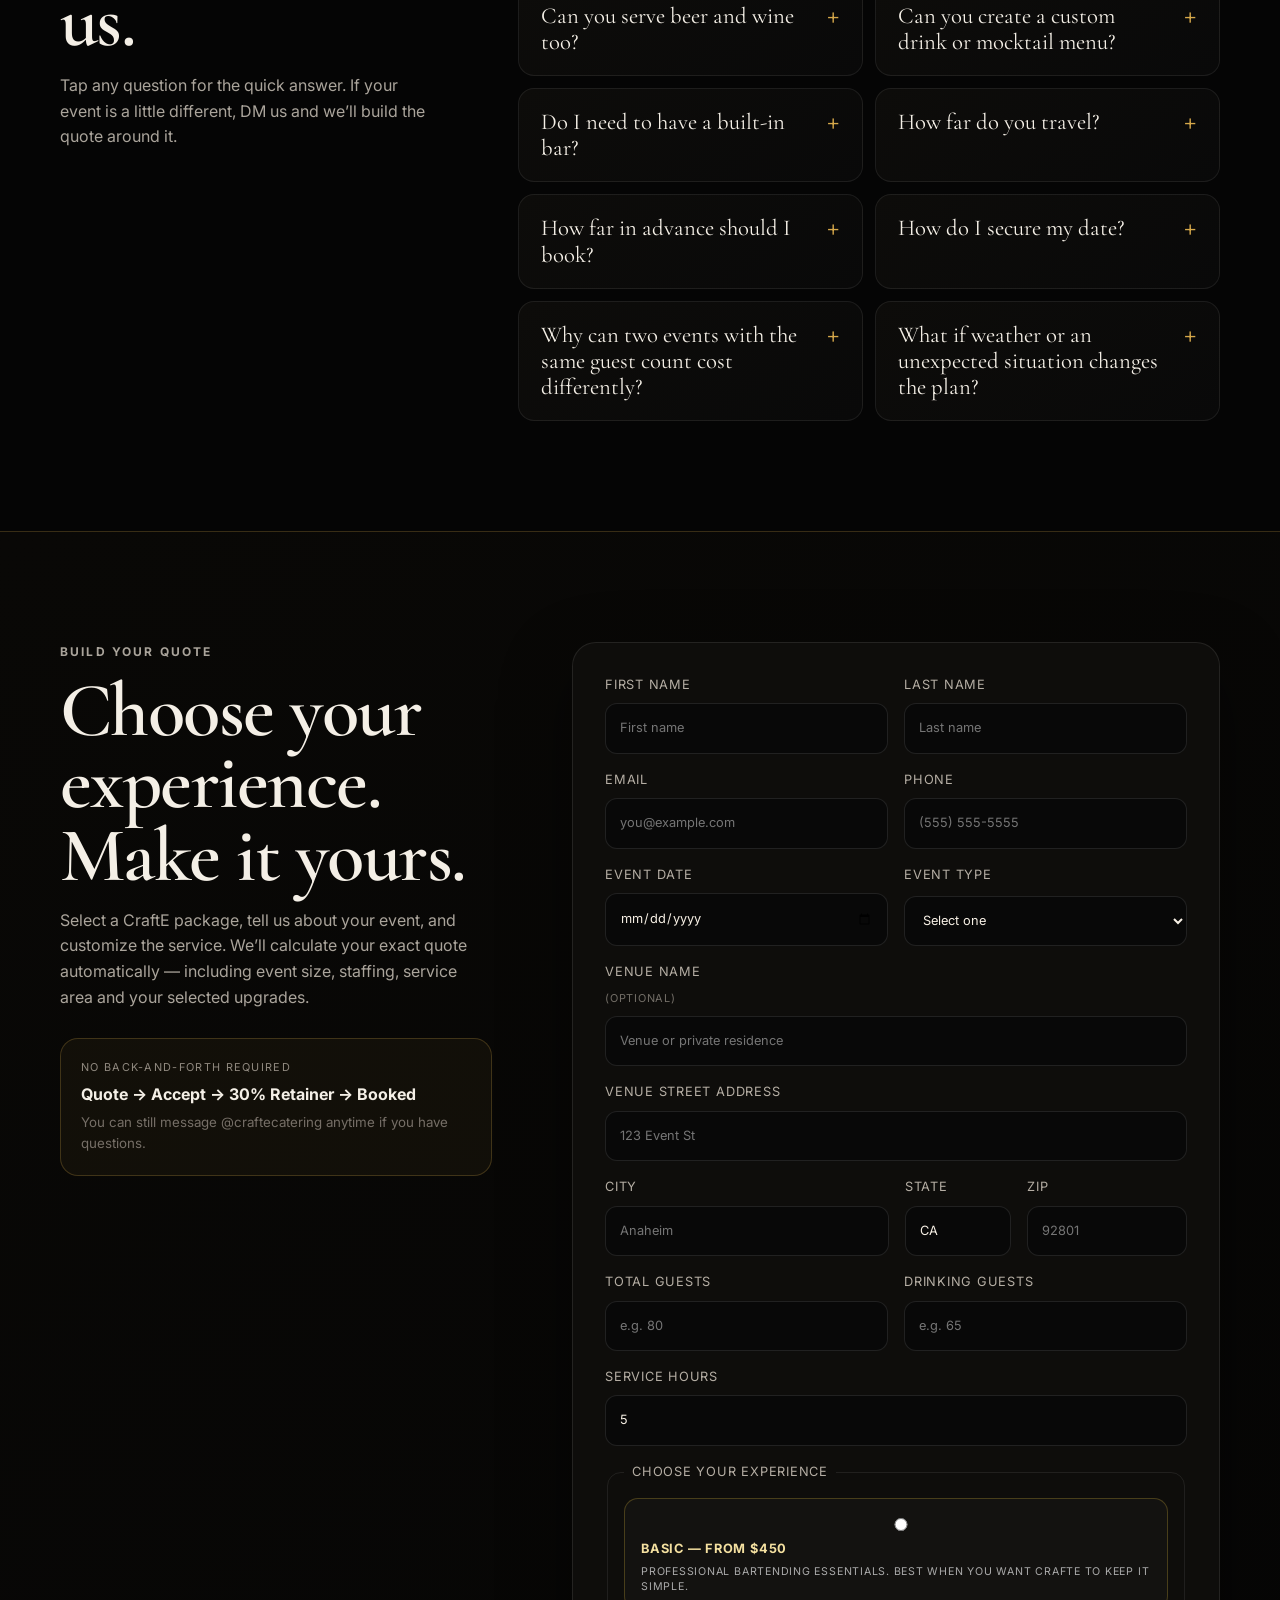
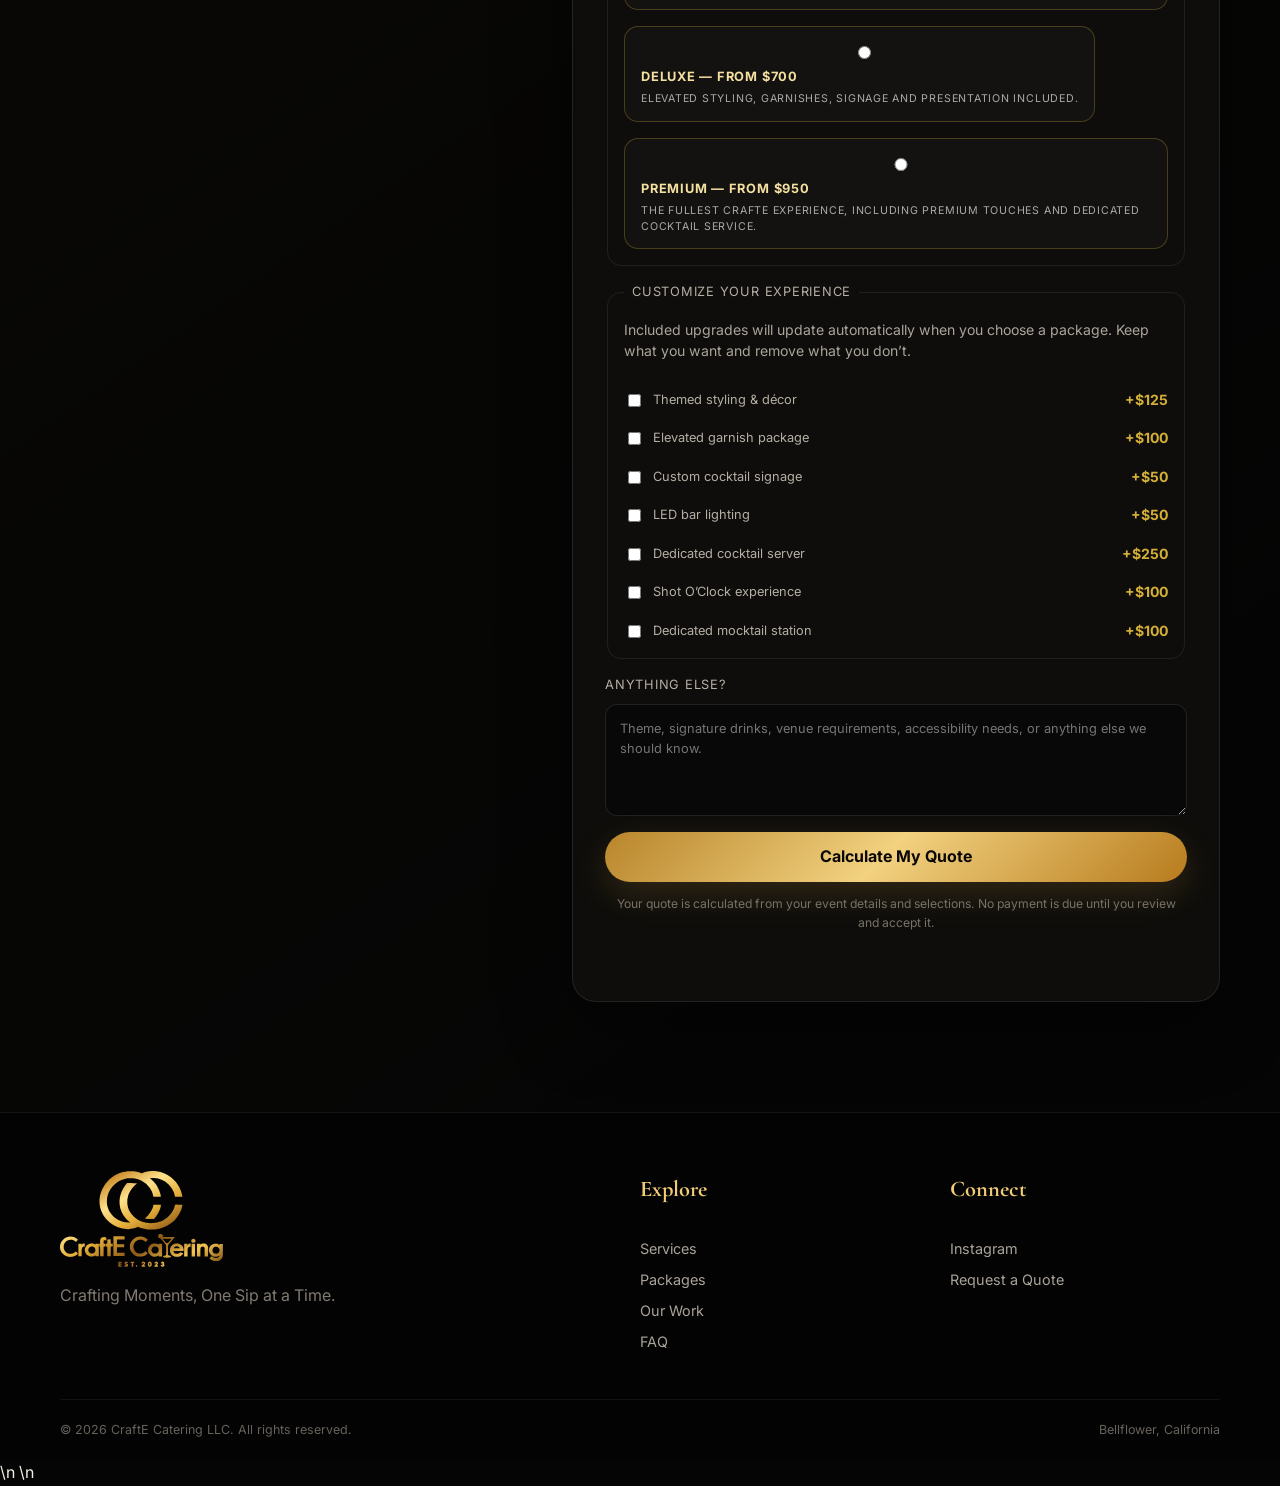
==== commit a91c33c0: "Add English Spanish language switch" ====
--- a/index.html
+++ b/index.html
@@ -9,11 +9,13 @@
   <meta property="og:description" content="Crafting Moments, One Sip at a Time. Elevated mobile bartending for weddings and private events across Southern California." />
   <meta property="og:type" content="website" />
   <title>CraftE Catering LLC | Mobile Bartending</title>
+  <link rel="alternate" hreflang="en" href="index.html" />
+  <link rel="alternate" hreflang="es" href="es.html" />
   <link rel="icon" type="image/png" href="assets/gold_cc_monogram_catering_logo.svg?v=2" />
   <link rel="preconnect" href="https://fonts.googleapis.com" />
   <link rel="preconnect" href="https://fonts.gstatic.com" crossorigin />
   <link href="https://fonts.googleapis.com/css2?family=Cormorant+Garamond:wght@500;600;700&family=Inter:wght@400;500;600;700&display=swap" rel="stylesheet" />
-  <link rel="stylesheet" href="styles.css?v=6" />
+  <link rel="stylesheet" href="styles.css?v=8" />
   <script type="application/ld+json">
   {
     "@context": "https://schema.org",
@@ -40,6 +42,7 @@
         <a href="#process">How It Works</a>
         <a href="#gallery">Our Work</a>
         <a href="#faq">FAQ</a>
+        <div class="language-switch" aria-label="Language"><a class="active" href="index.html">EN</a><span>|</span><a href="es.html">ES</a></div>
         <a class="nav-cta" href="#quote">Request a Quote</a>
       </nav>
     </div>
@@ -439,6 +442,6 @@
     </div>
   </footer>
 
-  <script src="analytics.js?v=3"></script>\n  <script src="contact-capture.js?v=1"></script>\n  <script src="script.js?v=6"></script>
+  <script src="analytics.js?v=3"></script>\n  <script src="contact-capture.js?v=2"></script>\n  <script src="script.js?v=7"></script>
 </body>
 </html>
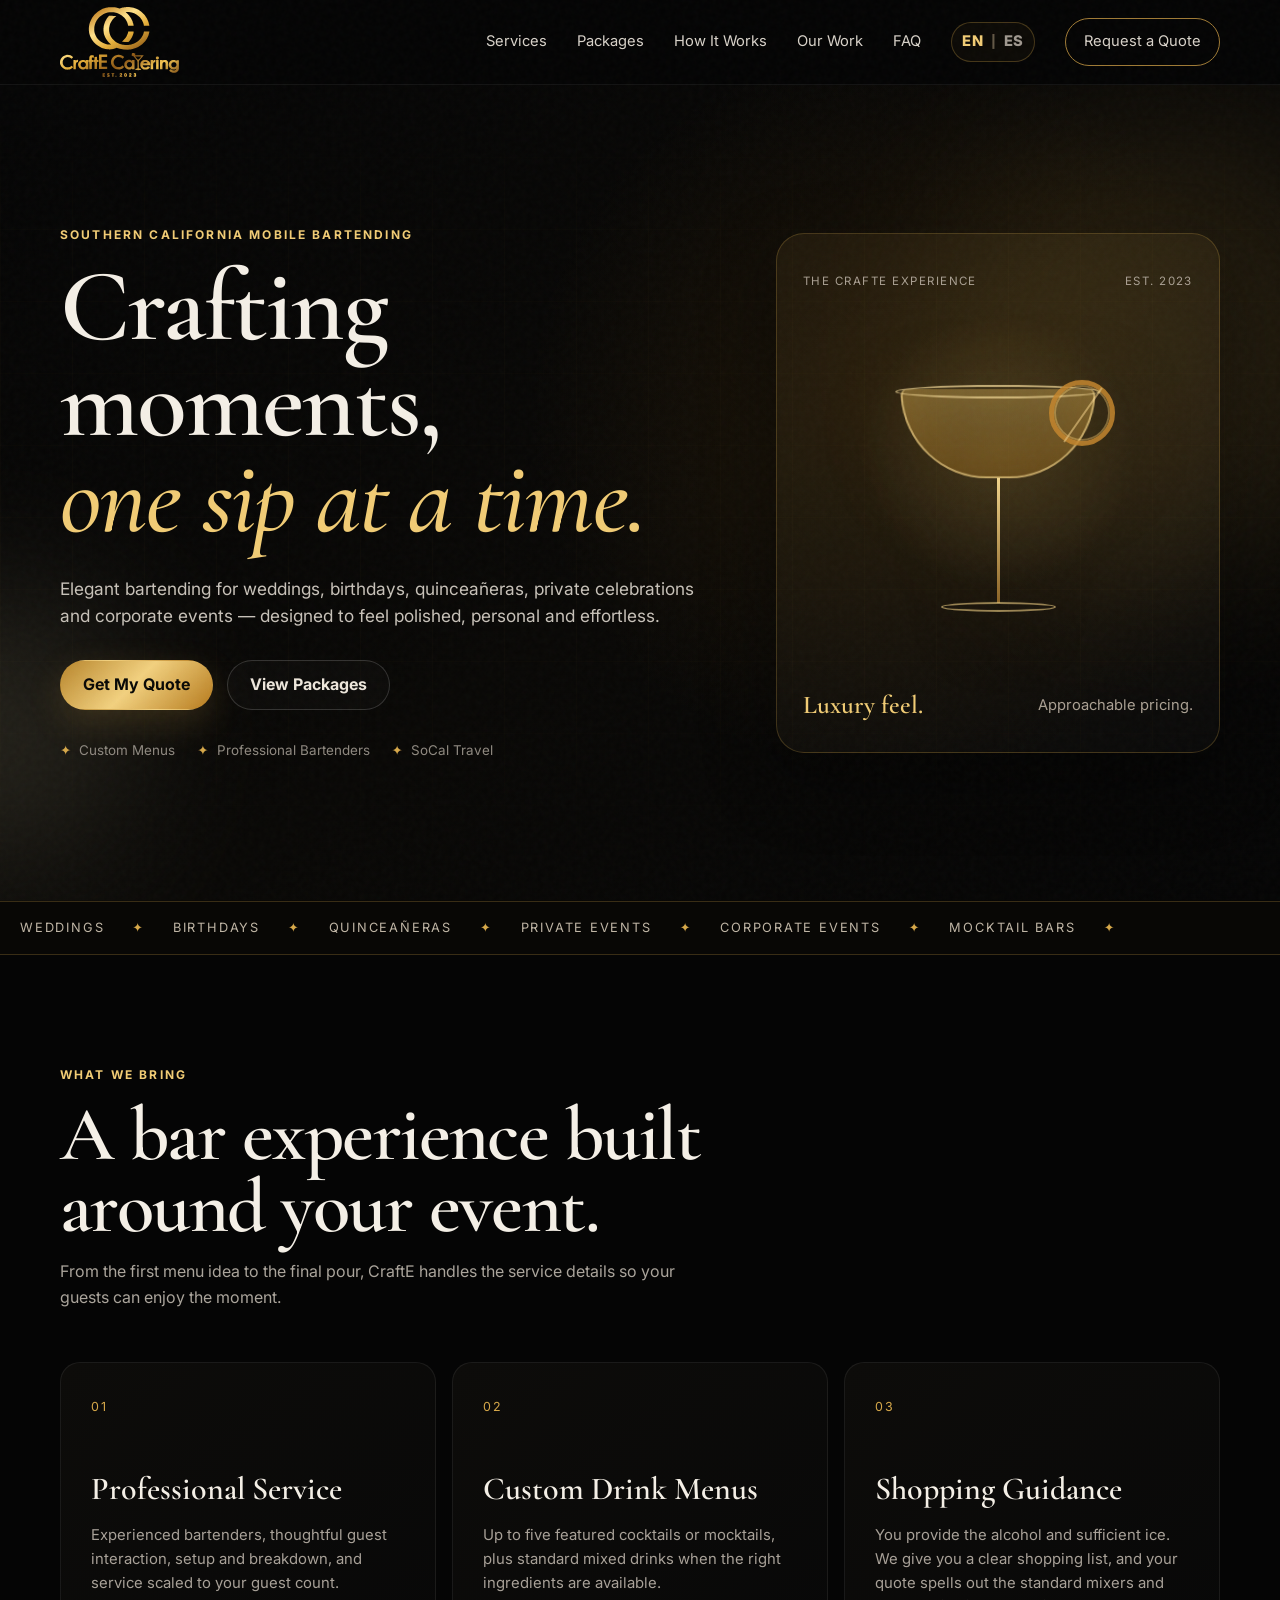
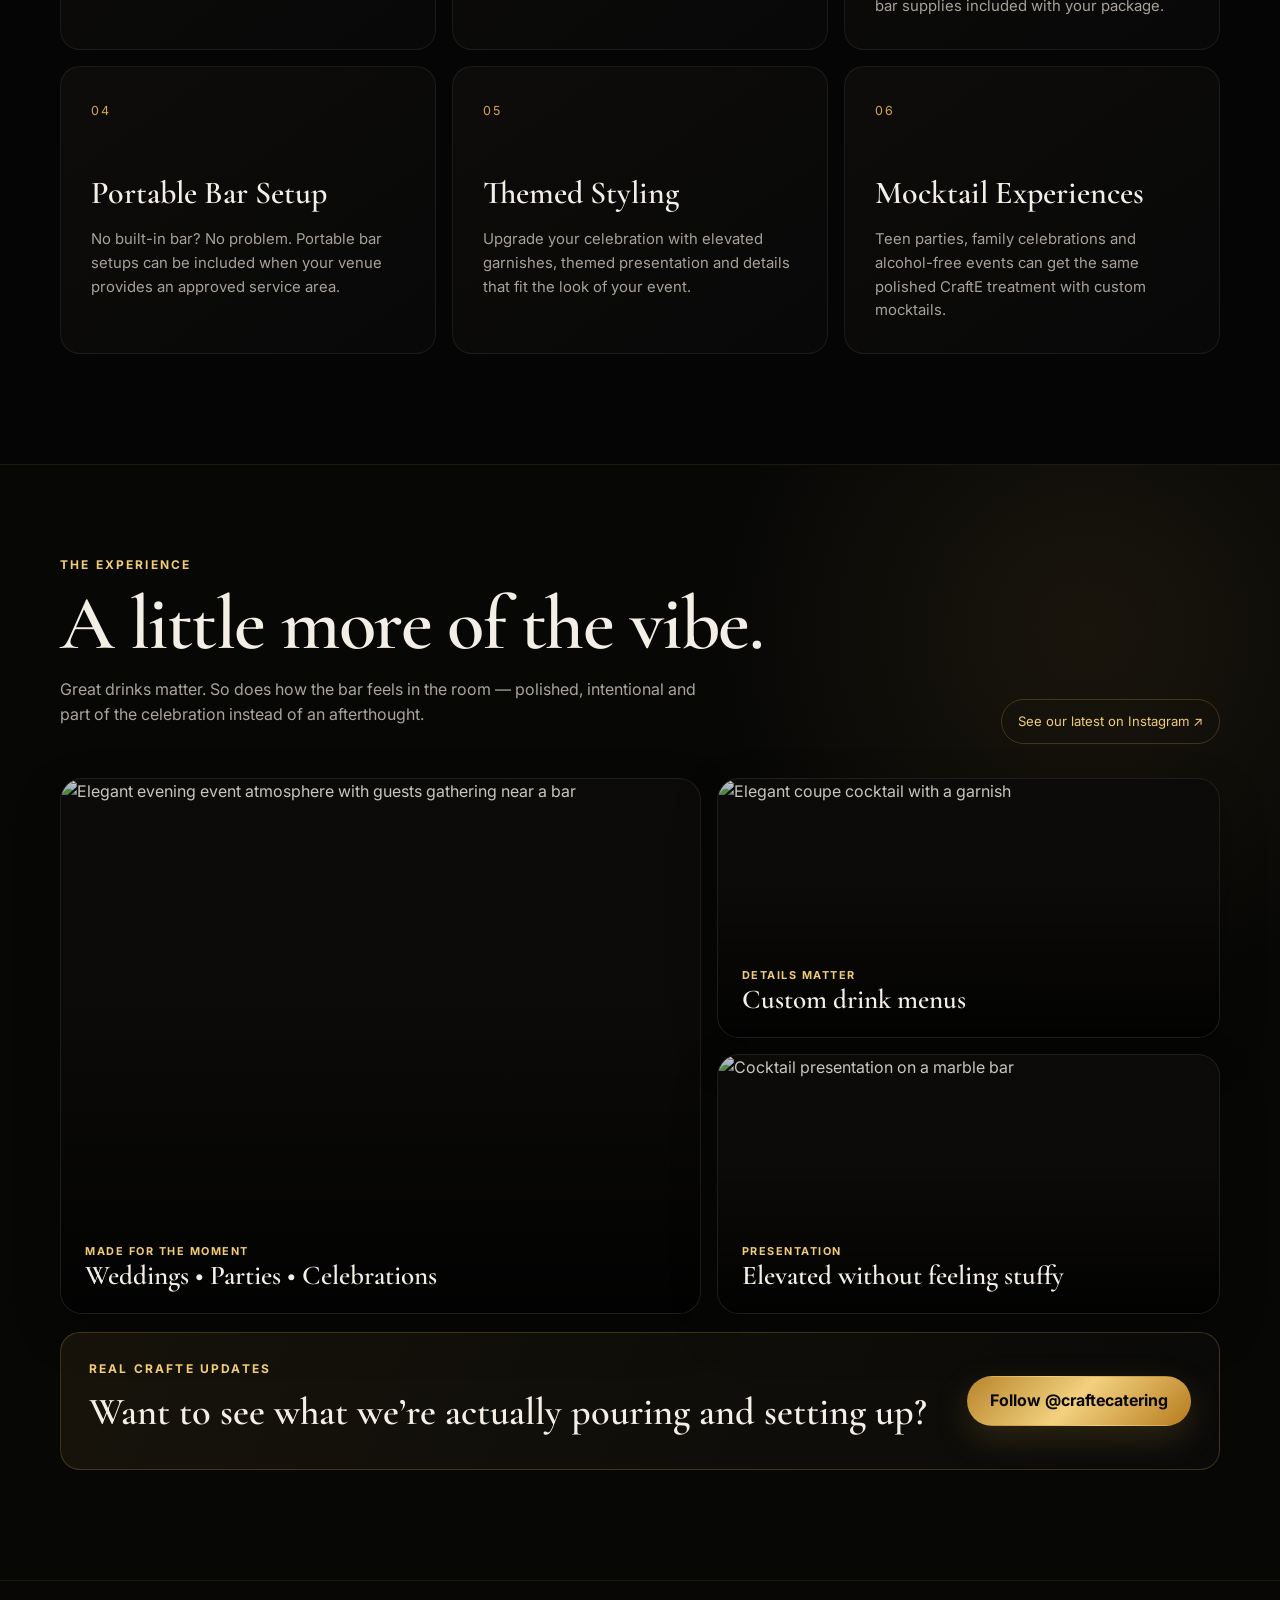
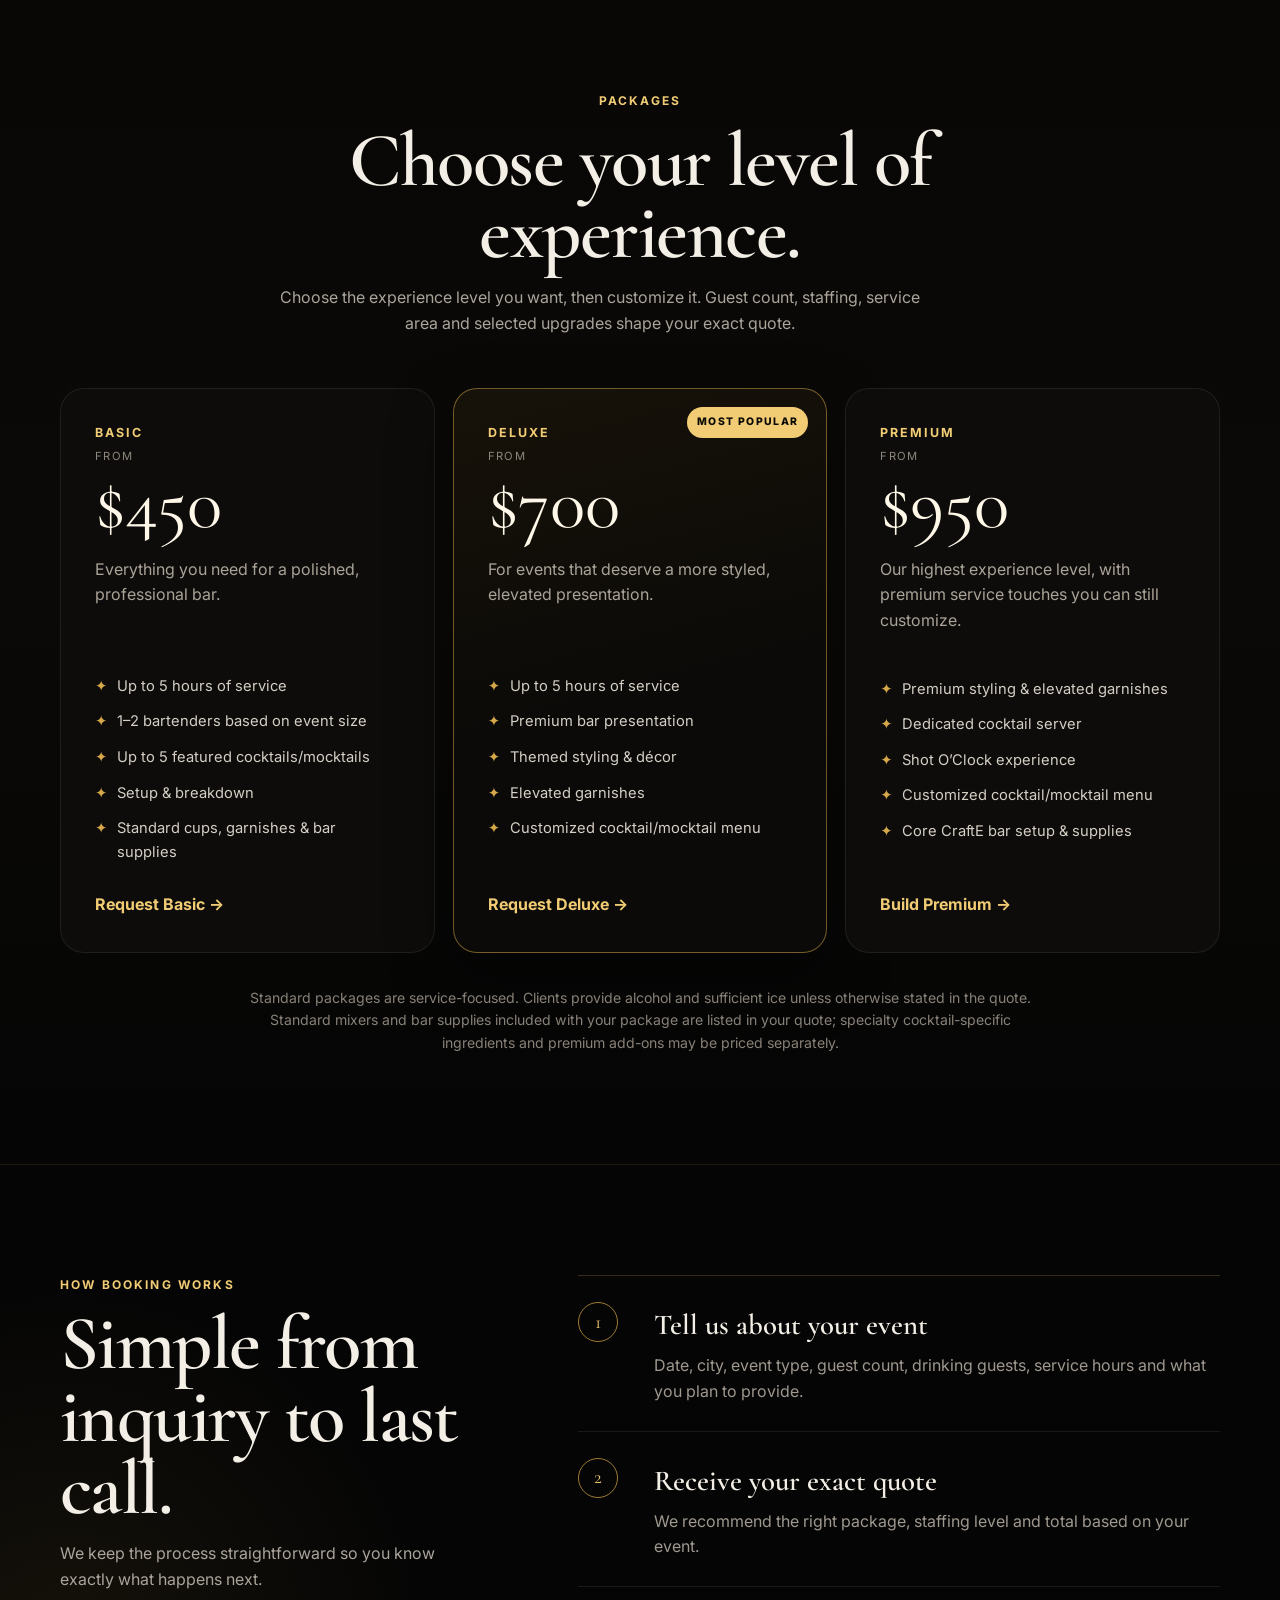
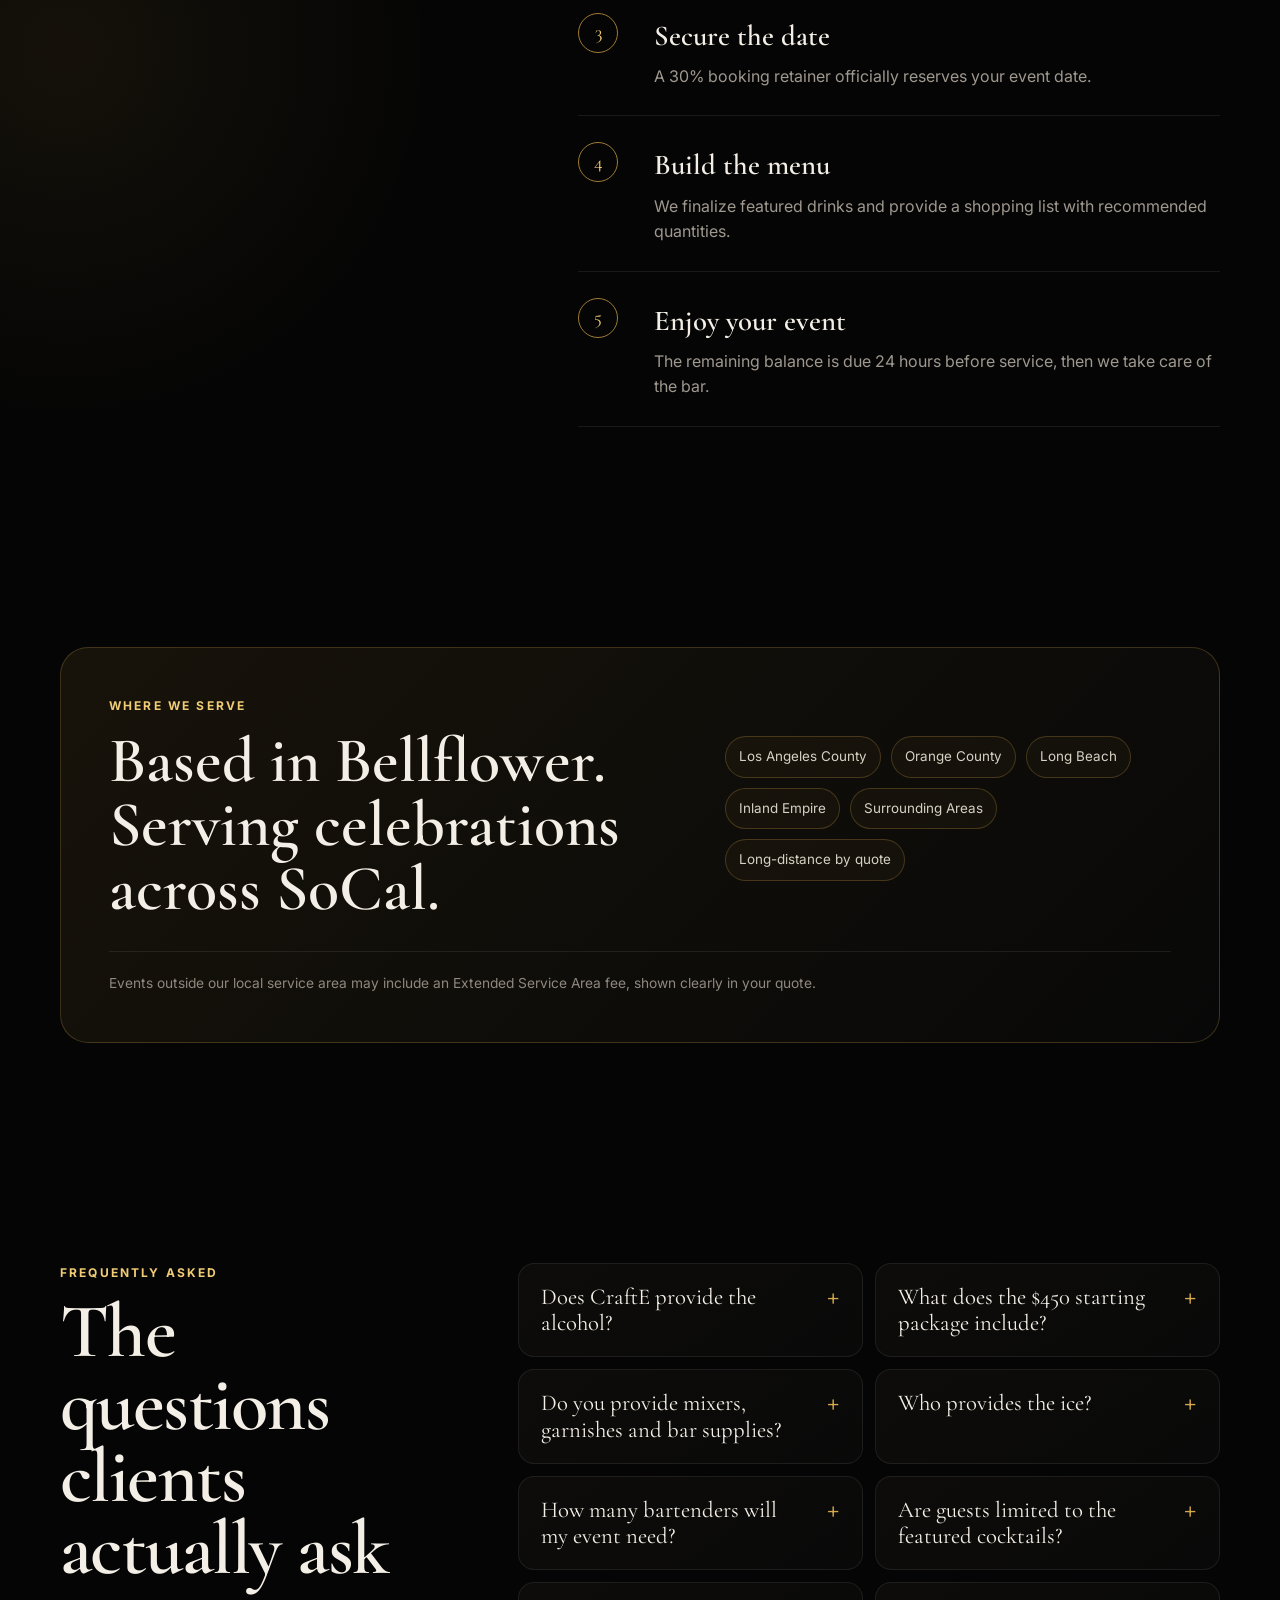
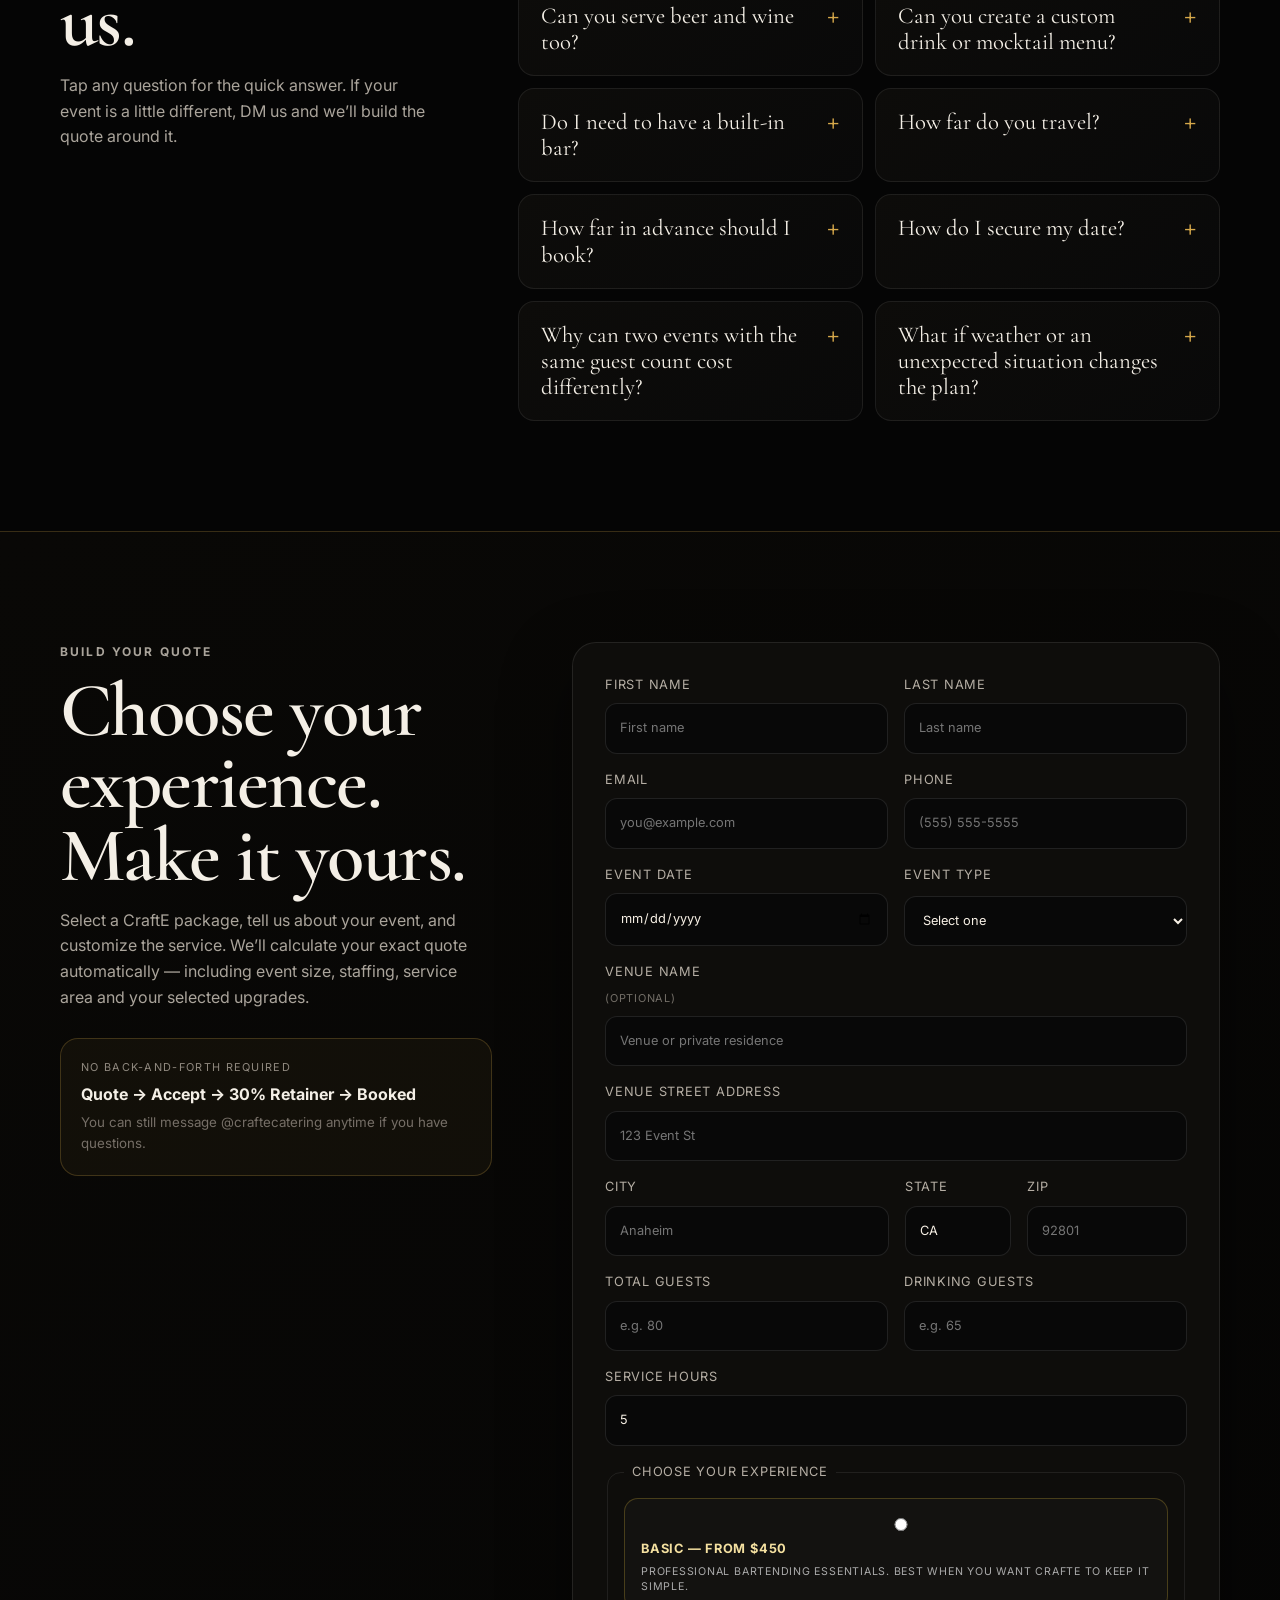
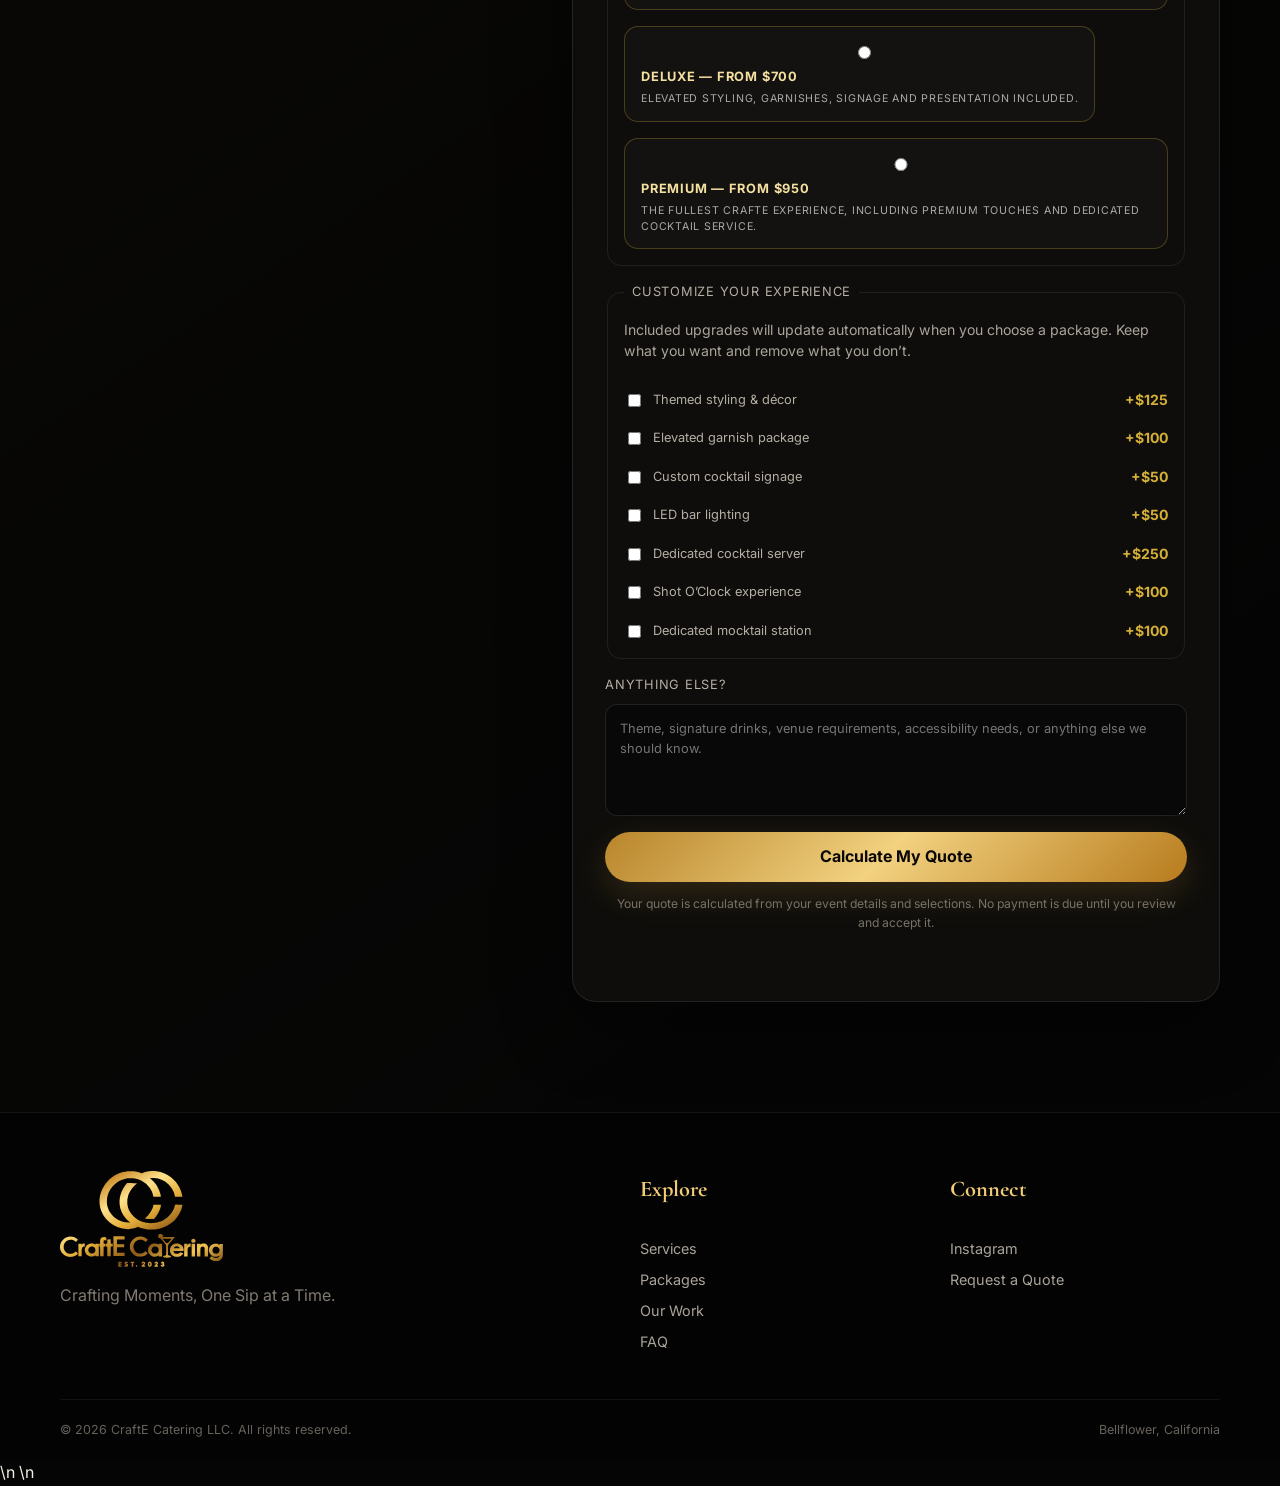
==== commit 77bc5d6a: "Switch English and Spanish in place on one homepage" ====
--- a/index.html
+++ b/index.html
@@ -10,7 +10,7 @@
   <meta property="og:type" content="website" />
   <title>CraftE Catering LLC | Mobile Bartending</title>
   <link rel="alternate" hreflang="en" href="index.html" />
-  <link rel="alternate" hreflang="es" href="es.html" />
+  <link rel="alternate" hreflang="es" href="index.html?lang=es" />
   <link rel="icon" type="image/png" href="assets/gold_cc_monogram_catering_logo.svg?v=2" />
   <link rel="preconnect" href="https://fonts.googleapis.com" />
   <link rel="preconnect" href="https://fonts.gstatic.com" crossorigin />
@@ -42,7 +42,7 @@
         <a href="#process">How It Works</a>
         <a href="#gallery">Our Work</a>
         <a href="#faq">FAQ</a>
-        <div class="language-switch" aria-label="Language"><a class="active" href="index.html">EN</a><span>|</span><a href="es.html">ES</a></div>
+        <div class="language-switch" aria-label="Language"><a class="active" href="#" data-language="en" aria-pressed="true">EN</a><span>|</span><a href="#" data-language="es" aria-pressed="false">ES</a></div>
         <a class="nav-cta" href="#quote">Request a Quote</a>
       </nav>
     </div>
@@ -442,6 +442,7 @@
     </div>
   </footer>
 
-  <script src="analytics.js?v=3"></script>\n  <script src="contact-capture.js?v=2"></script>\n  <script src="script.js?v=7"></script>
+  <script src="language.js?v=1"></script>
+  <script src="analytics.js?v=3"></script>\n  <script src="contact-capture.js?v=3"></script>\n  <script src="script.js?v=8"></script>
 </body>
 </html>
--- a/styles.css
+++ b/styles.css
@@ -368,3 +368,9 @@
 .contact-prompt-skip{border:0;background:transparent;color:#aaa;text-decoration:underline;cursor:pointer;padding:5px}
 .contact-honeypot{position:absolute!important;left:-10000px!important;width:1px!important;height:1px!important;opacity:0!important}
 @media(max-width:640px){.contact-prompt-card{padding:22px 18px}.contact-prompt-grid{grid-template-columns:1fr}}
+
+.language-switch{display:inline-flex;align-items:center;gap:7px;padding:7px 10px;border:1px solid rgba(214,168,74,.28);border-radius:999px;background:rgba(214,168,74,.04);font-size:.78rem;font-weight:800;letter-spacing:.06em}
+.language-switch a{color:#9f988f!important}
+.language-switch a.active{color:var(--gold-bright)!important}
+.language-switch span{color:#625846}
+@media(max-width:900px){.language-switch{align-self:flex-start;margin:4px 0 8px}}
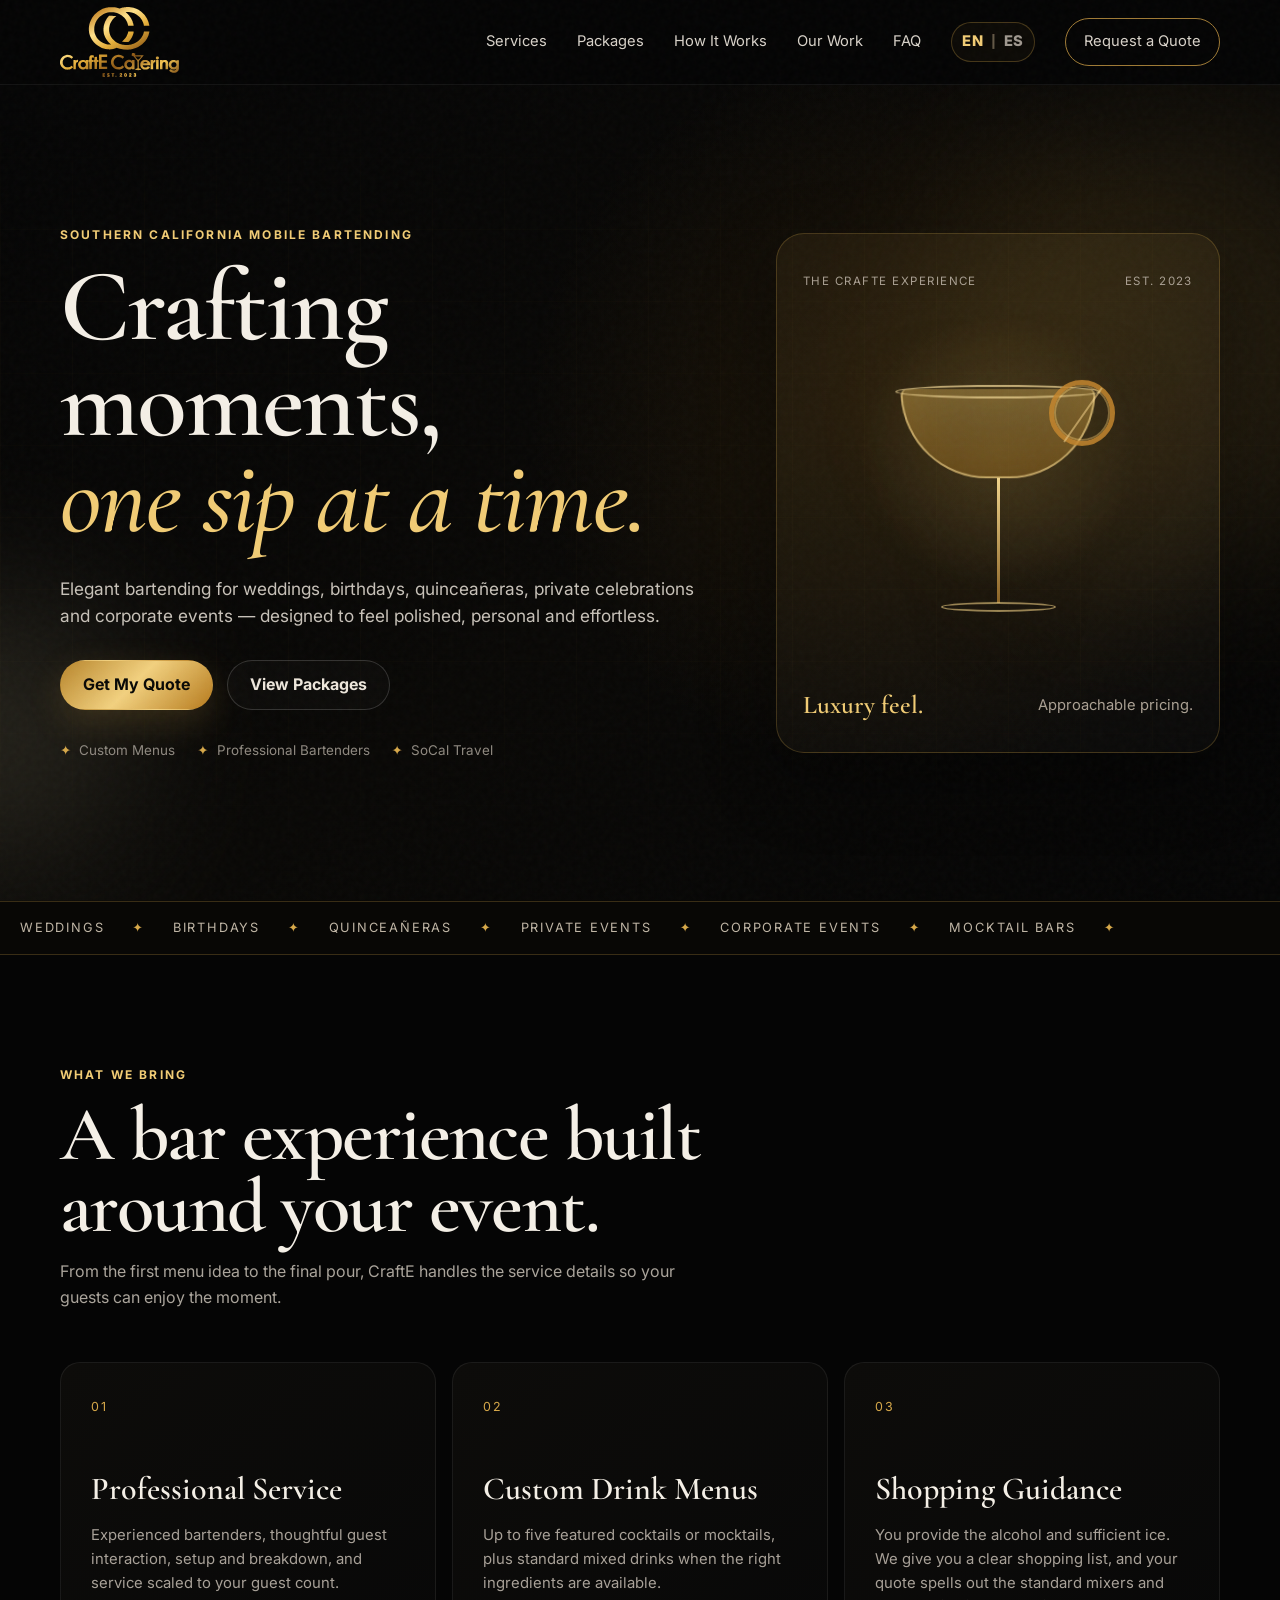
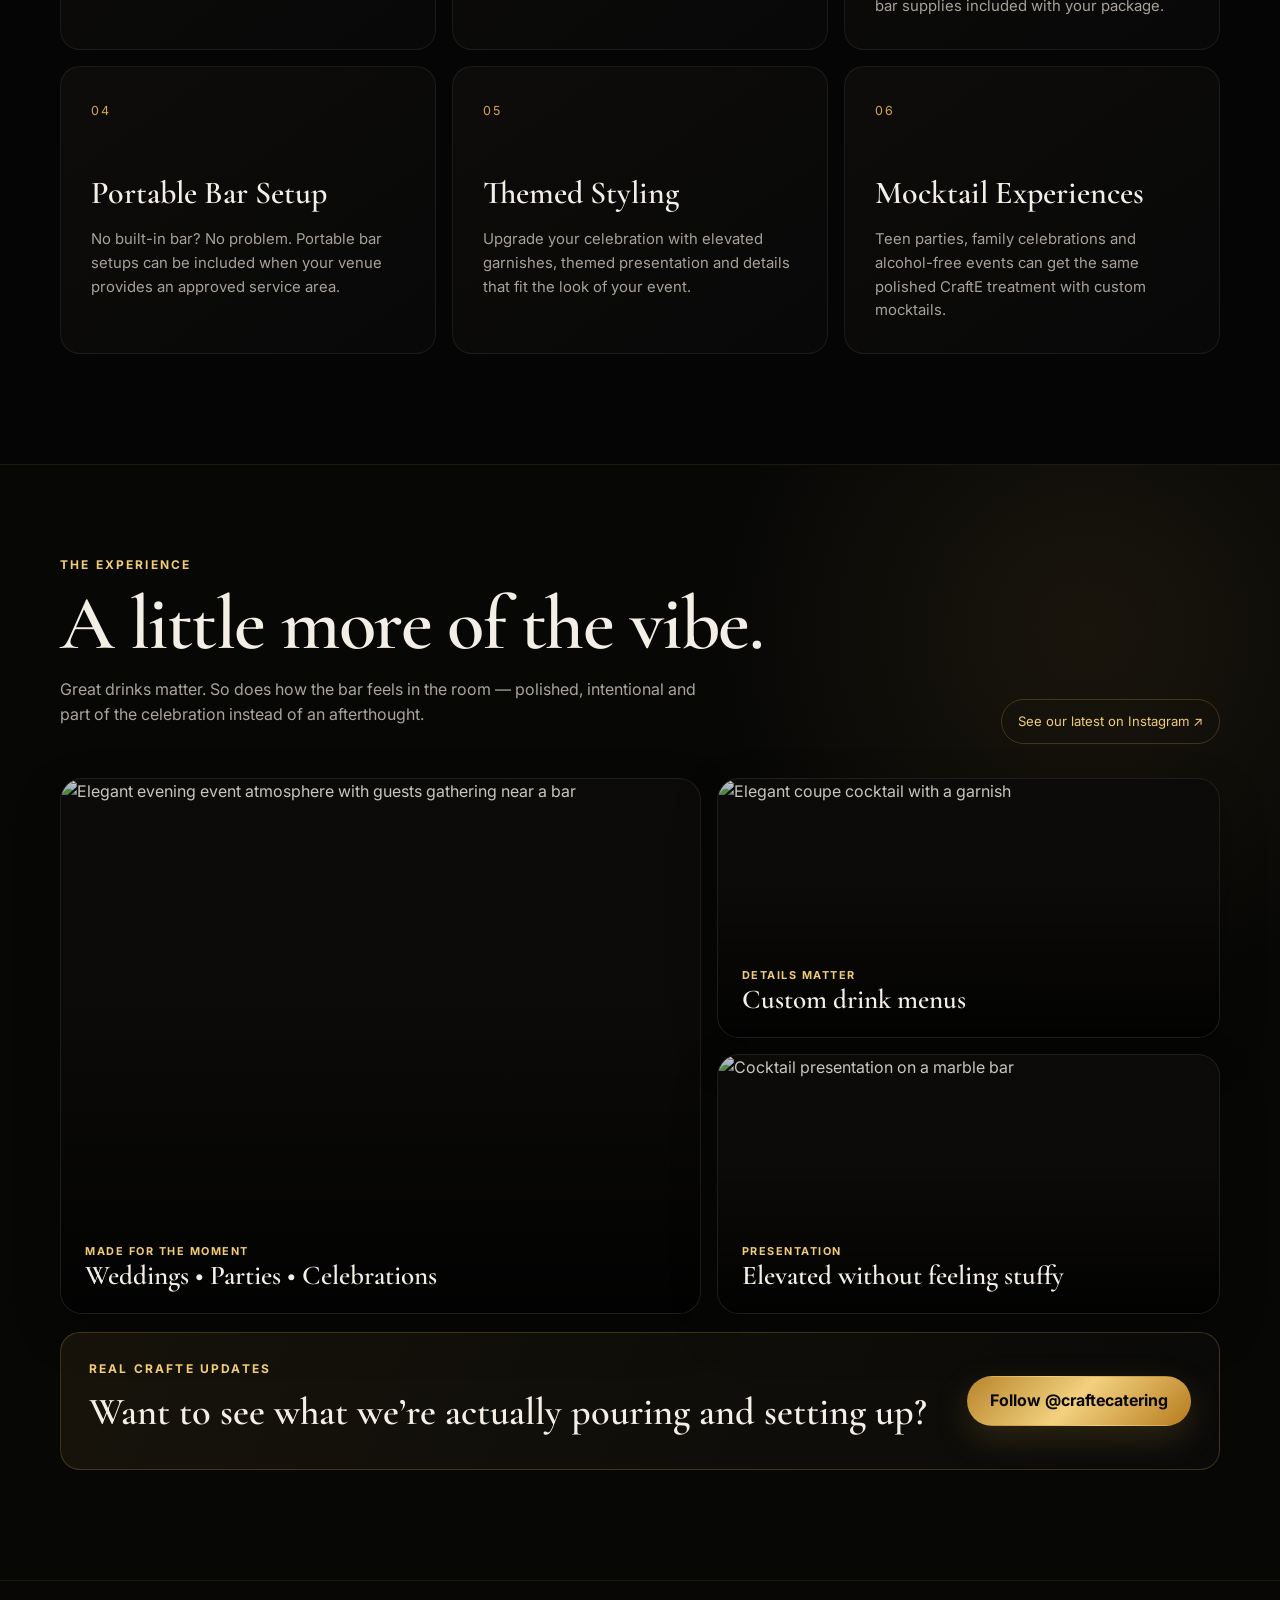
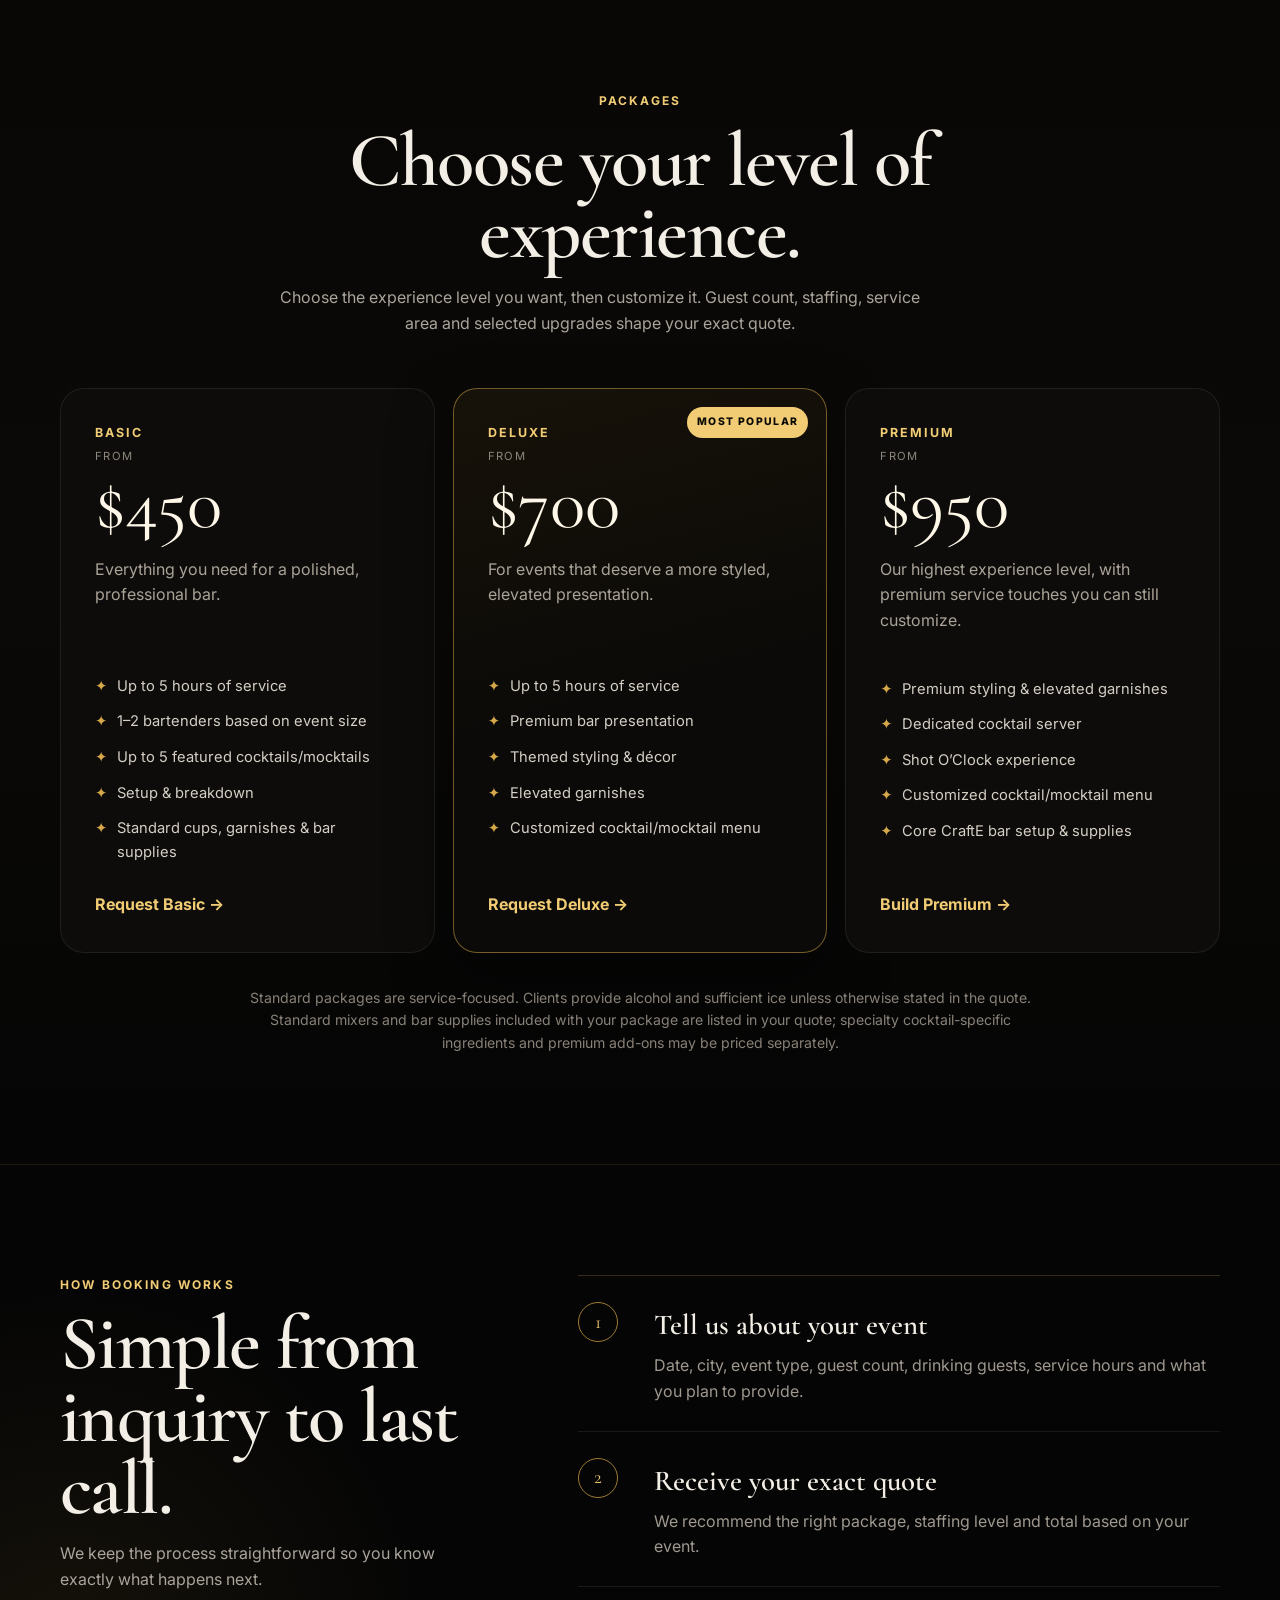
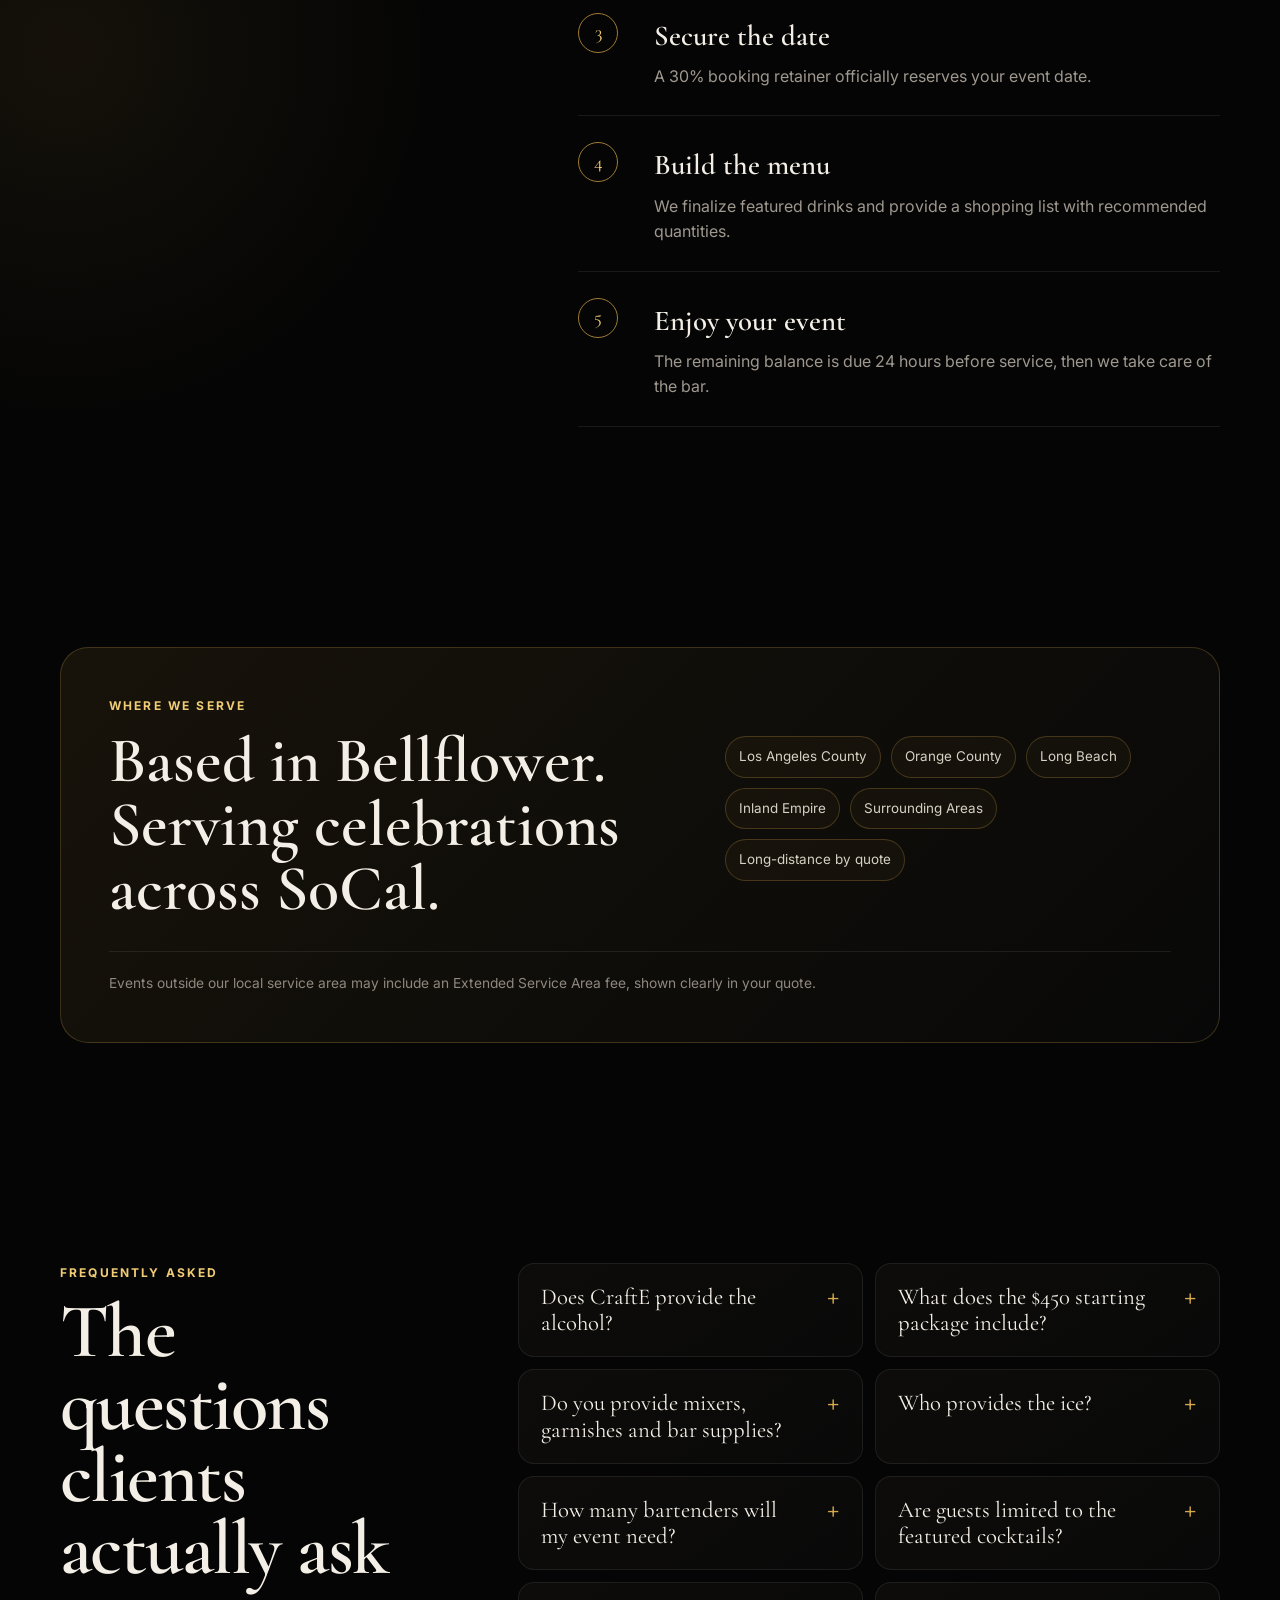
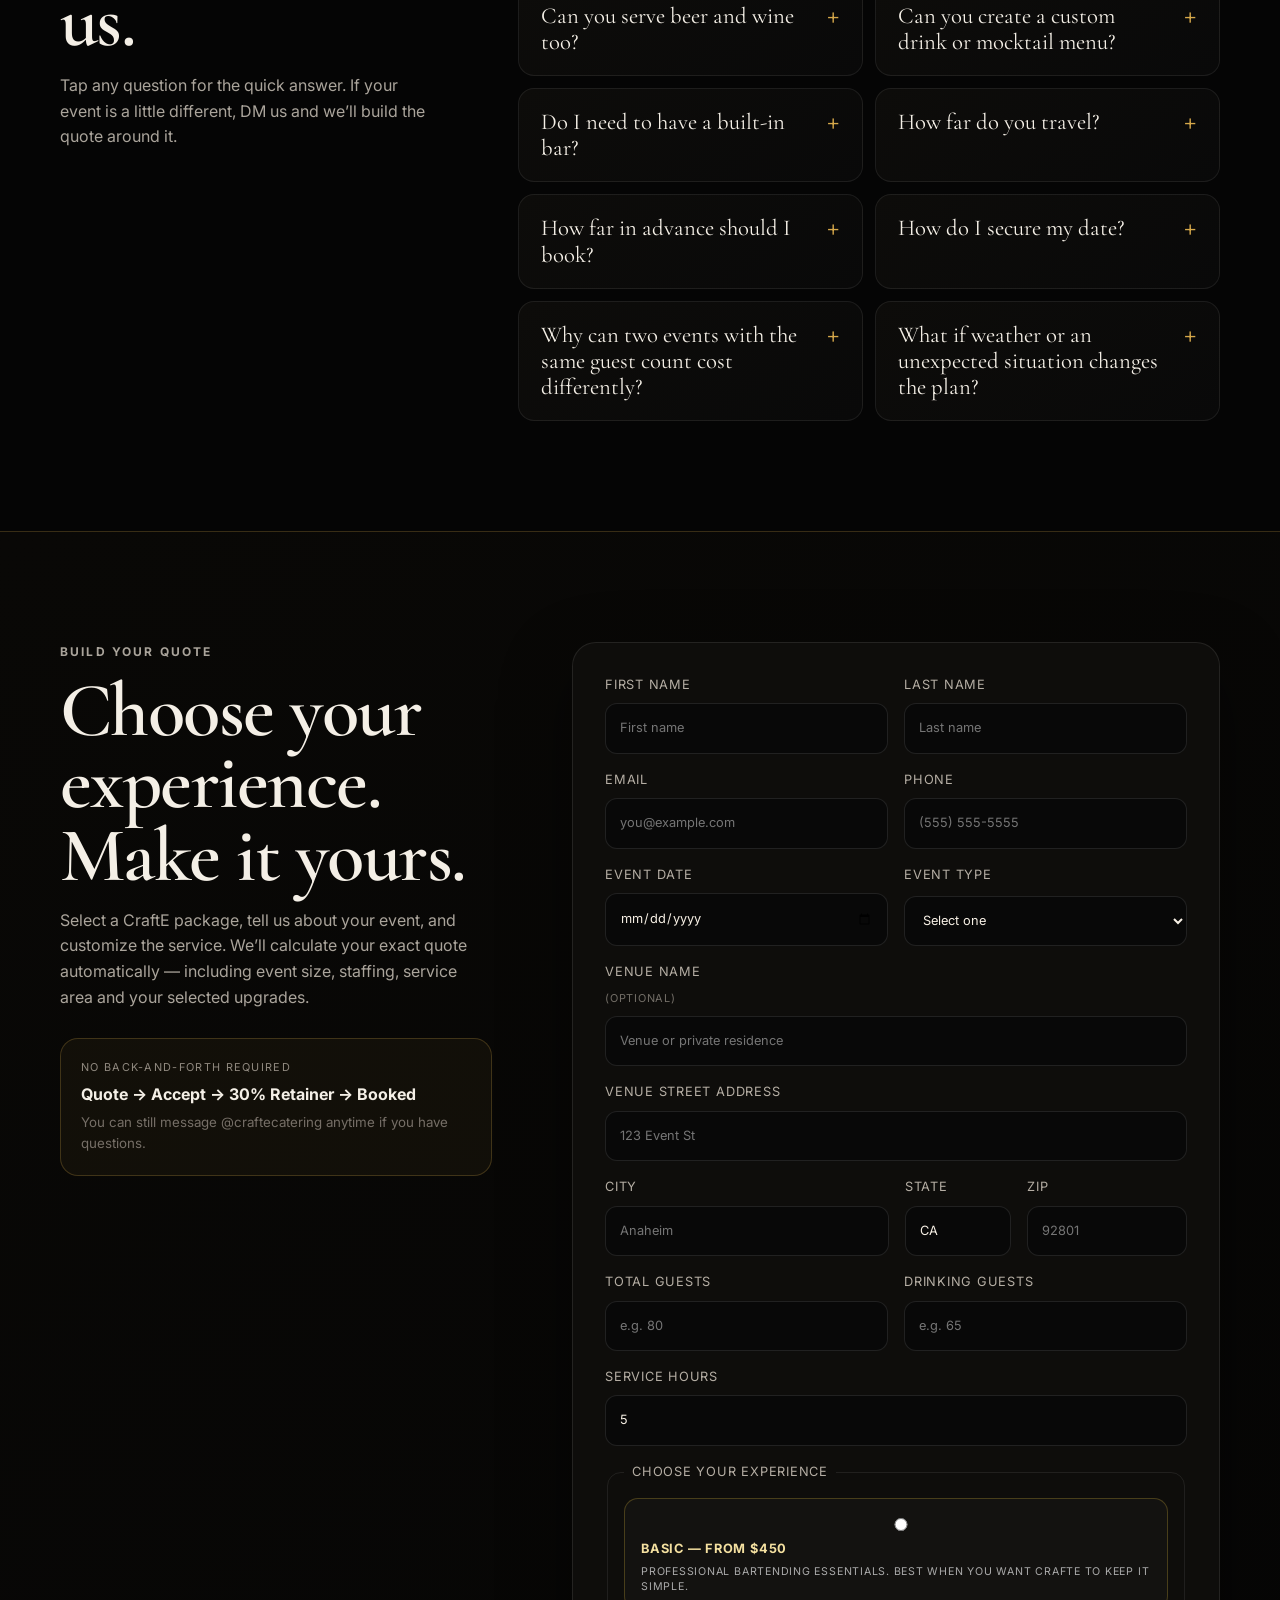
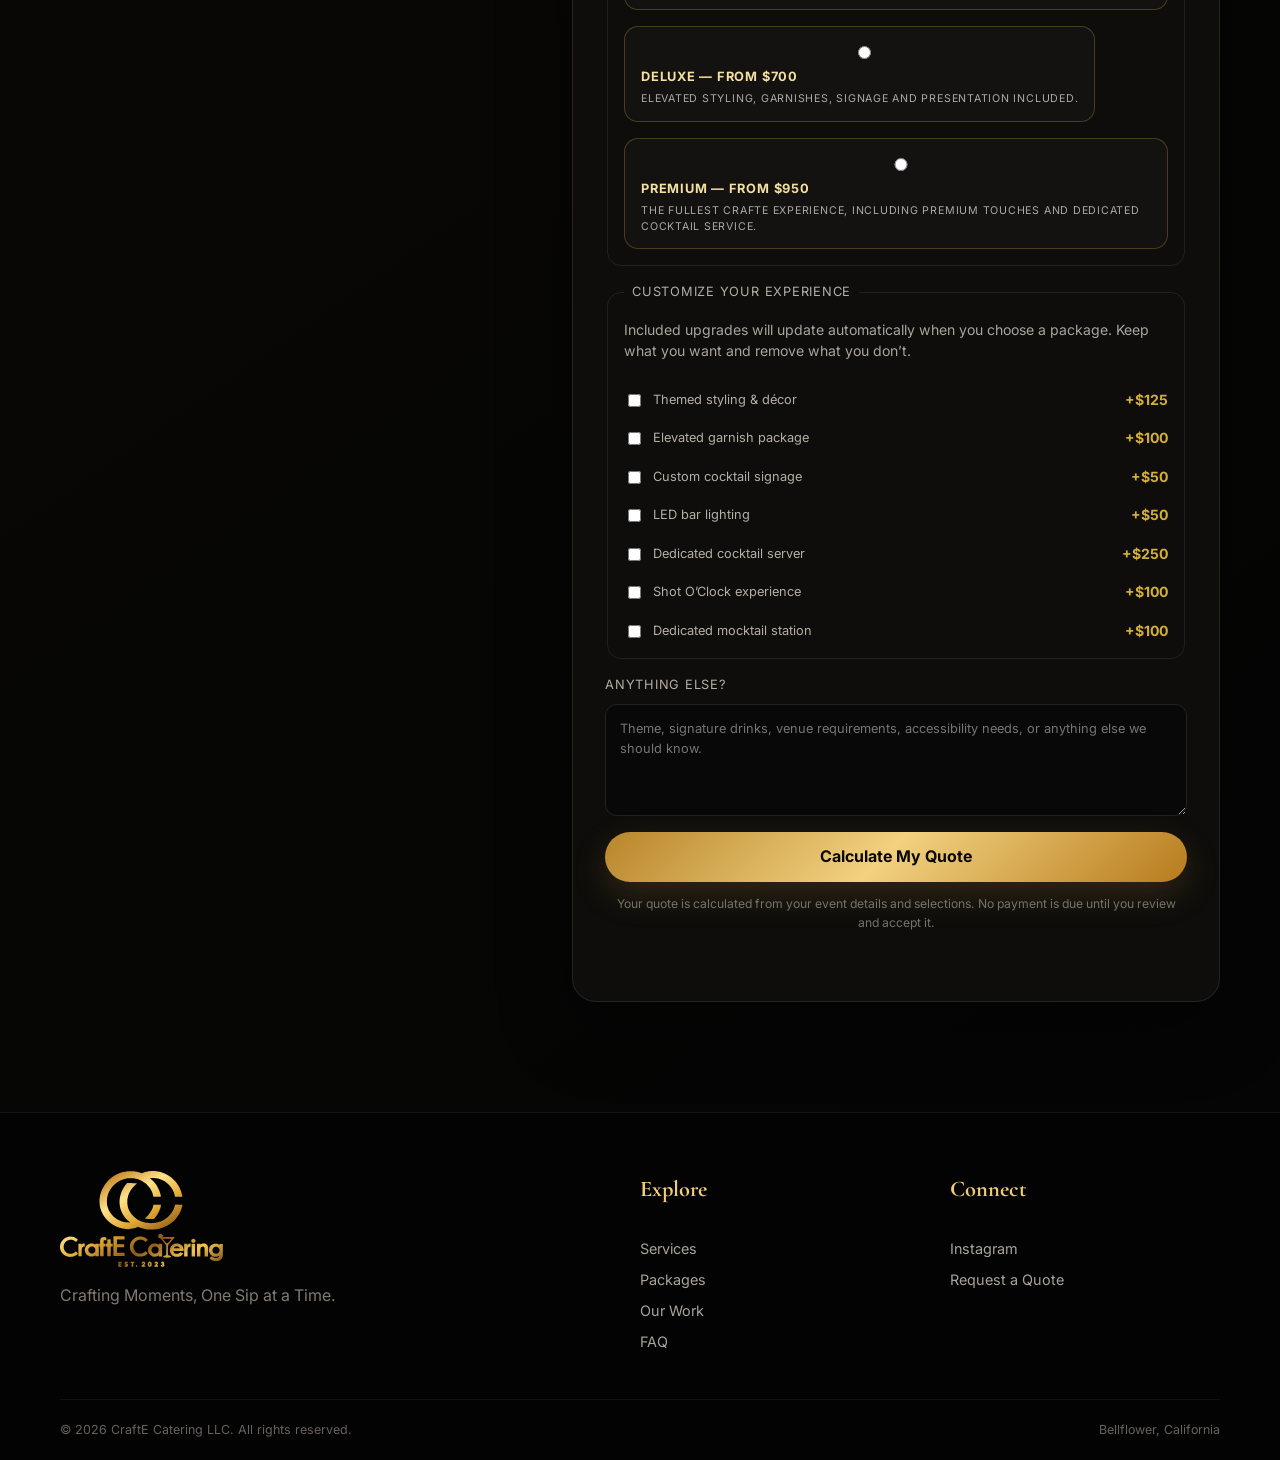
==== commit 6b71ba70: "Refresh unified bilingual site assets" ====
--- a/index.html
+++ b/index.html
@@ -442,7 +442,9 @@
     </div>
   </footer>
 
-  <script src="language.js?v=1"></script>
-  <script src="analytics.js?v=3"></script>\n  <script src="contact-capture.js?v=3"></script>\n  <script src="script.js?v=8"></script>
+  <script src="language.js?v=2"></script>
+  <script src="analytics.js?v=3"></script>
+  <script src="contact-capture.js?v=3"></script>
+  <script src="script.js?v=8"></script>
 </body>
 </html>
